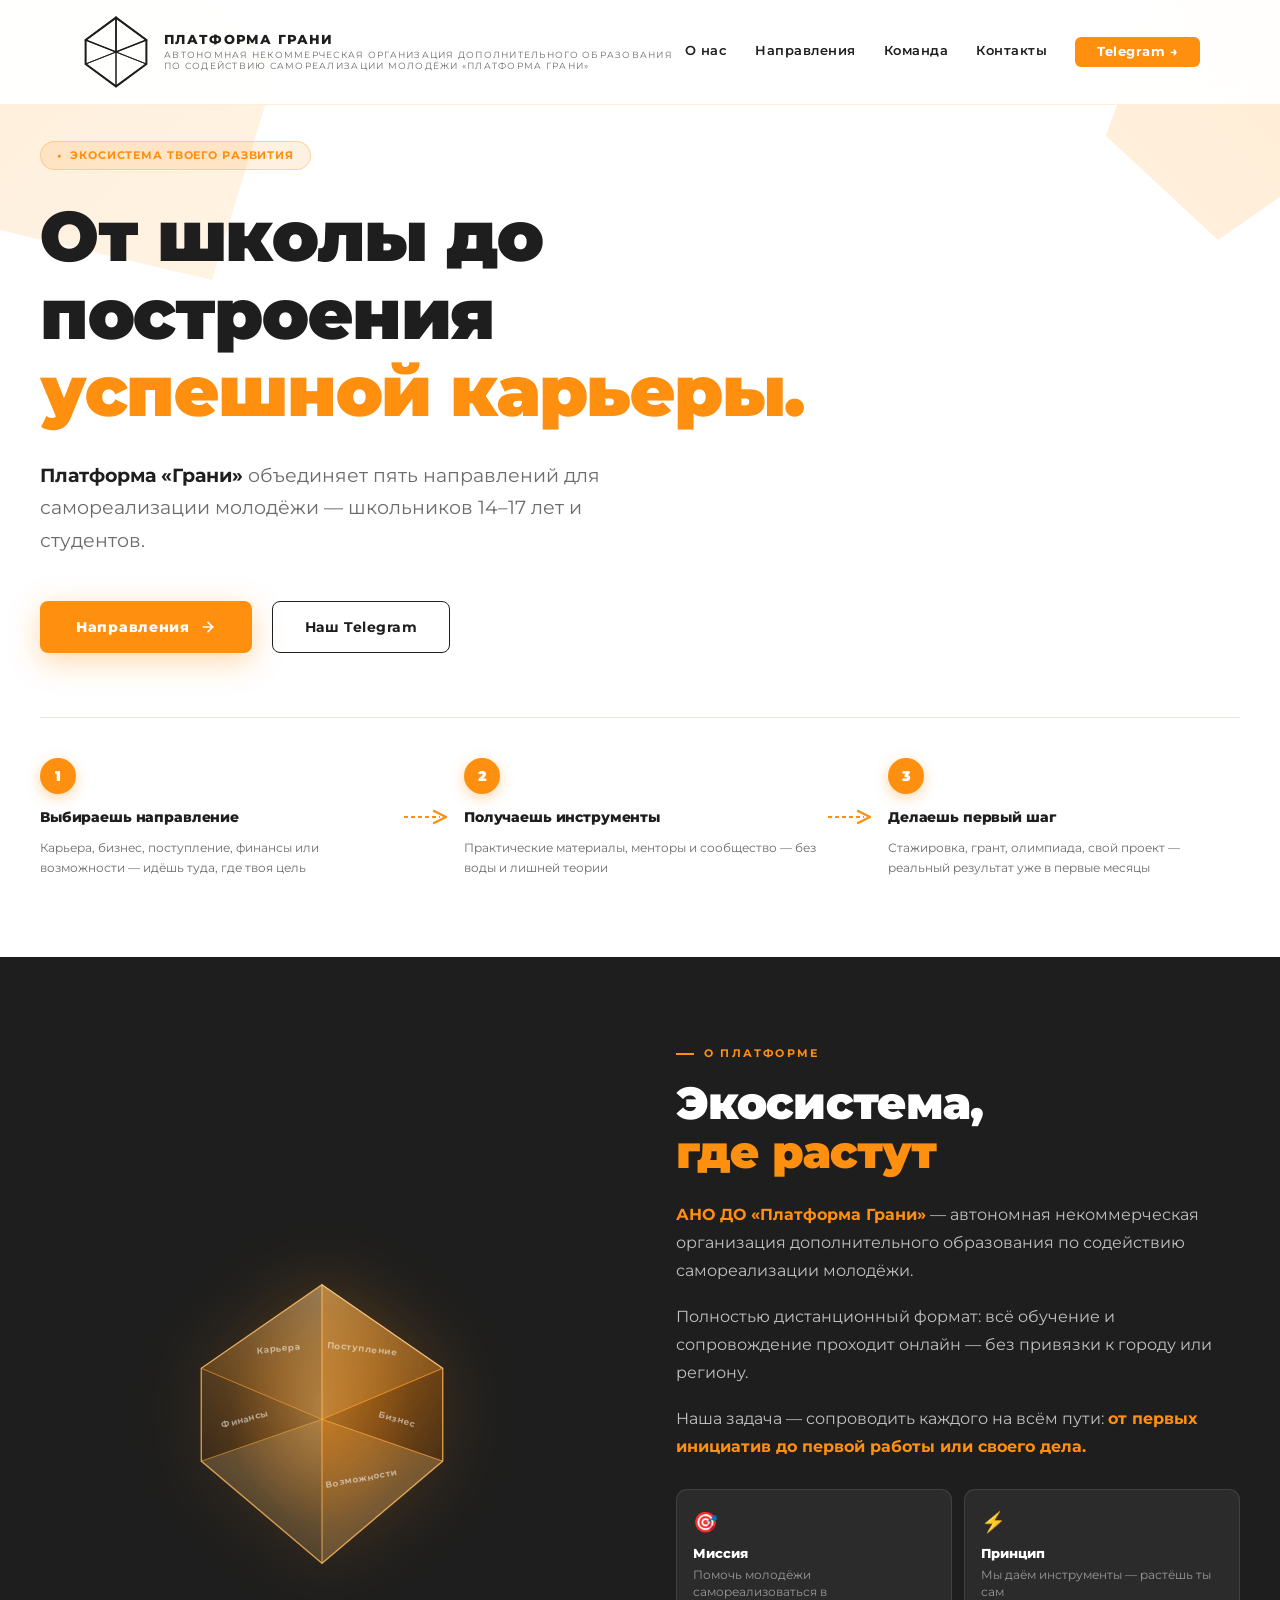
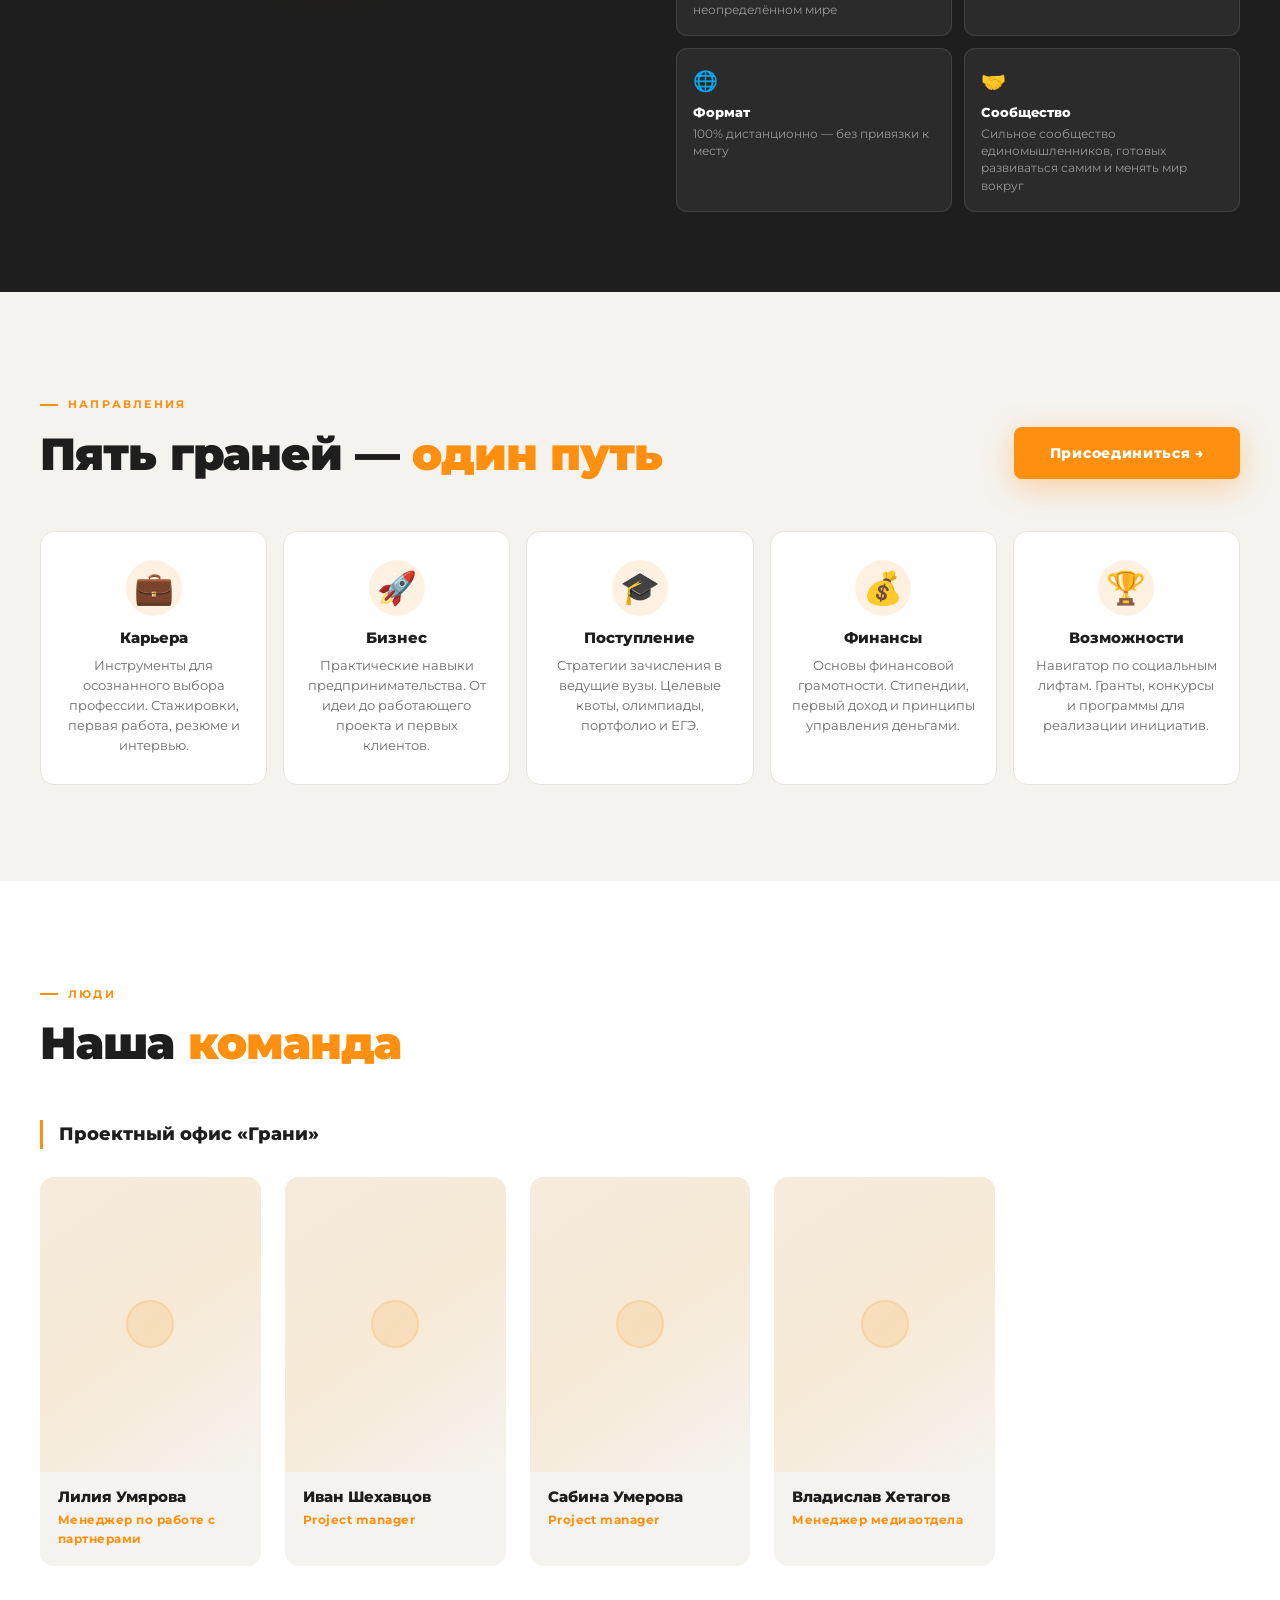
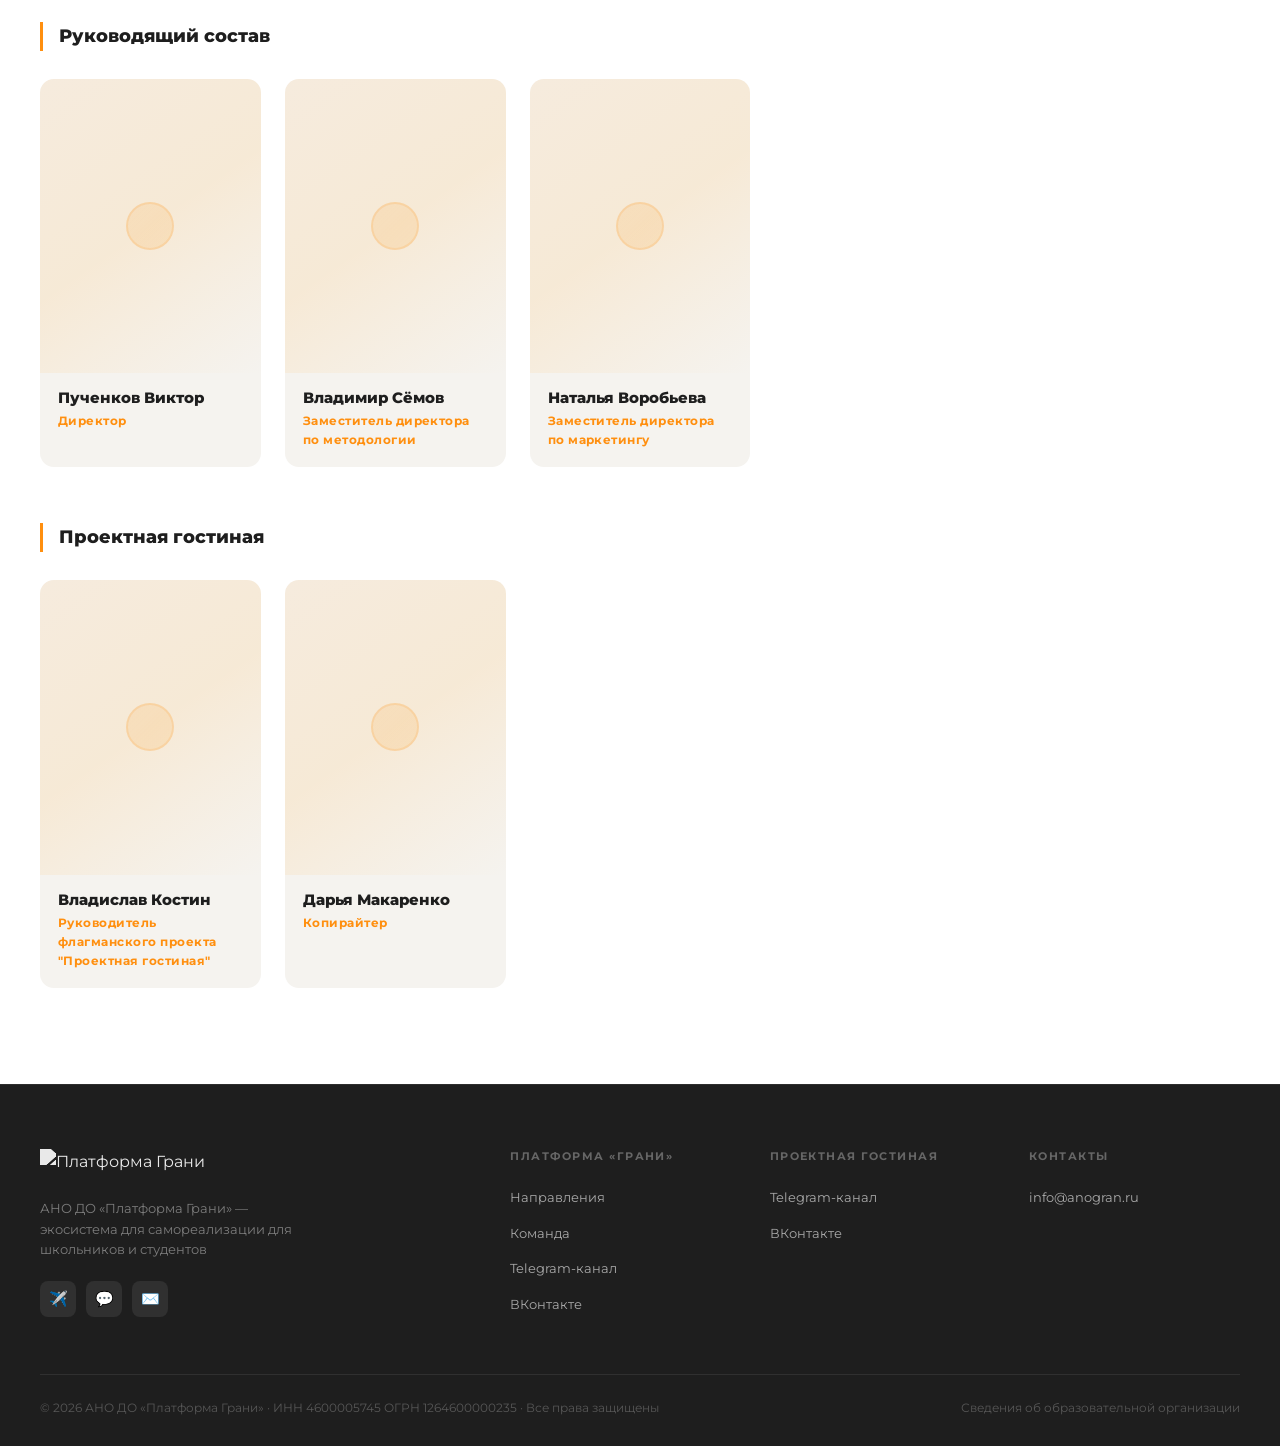
==== index.html @ 5dc3b9c0 "Add files via upload" ====
<!DOCTYPE html>
<html lang="ru">
<head>
    <meta charset="UTF-8">
    <meta name="viewport" content="width=device-width, initial-scale=1.0">
    <title>Платформа Грани | Экосистема развития молодёжи</title>
    <link href="https://fonts.googleapis.com/css2?family=Montserrat:wght@300;400;600;700;800;900&display=swap" rel="stylesheet">

    <style>
        /* ── БРЕНД-ТОКЕНЫ ── */
        :root {
            --orange:       #FF8F0F;
            --orange-light: #FFB347;
            --orange-pale:  rgba(255, 143, 15, 0.12);
            --dark:         #1E1E1E;
            --dark2:        #272727;
            --white:        #FFFFFF;
            --gray:         #F5F3EF;
            --gray2:        #E8E4DD;
            --muted:        #6B6B6B;
            --border-dark:  rgba(255,255,255,0.10);
            --border-light: rgba(30,30,30,0.10);
        }

        *, *::before, *::after { box-sizing: border-box; margin: 0; padding: 0; }
        html { scroll-behavior: smooth; }

        body {
            font-family: 'Montserrat', sans-serif;
            background: var(--white);
            color: var(--dark);
            line-height: 1.6;
            -webkit-font-smoothing: antialiased;
            overflow-x: hidden;
        }

        ::-webkit-scrollbar { width: 4px; }
        ::-webkit-scrollbar-track { background: var(--gray); }
        ::-webkit-scrollbar-thumb { background: var(--orange); border-radius: 2px; }

        .container {
            max-width: 1200px;
            margin: 0 auto;
            padding: 0 40px;
        }

        h1, h2, h3, h4 { font-weight: 900; line-height: 1.1; letter-spacing: -0.02em; }

        a { color: inherit; text-decoration: none; transition: color 0.2s; }
        a:hover { color: var(--orange); }

        /* ── УТИЛИТЫ ── */
        .section-label {
            display: inline-flex;
            align-items: center;
            gap: 10px;
            font-size: 11px;
            font-weight: 700;
            letter-spacing: 0.2em;
            text-transform: uppercase;
            color: var(--orange);
            margin-bottom: 16px;
        }
        .section-label::before {
            content: '';
            display: block;
            width: 18px;
            height: 2px;
            background: var(--orange);
            flex-shrink: 0;
        }

        .reveal {
            opacity: 0;
            transform: translateY(24px);
            transition: opacity 0.6s ease, transform 0.6s ease;
        }
        .reveal.visible { opacity: 1; transform: none; }

        /* ── HEADER ── */
        header {
            position: fixed;
            top: 0; left: 0; right: 0;
            z-index: 1000;
            background: rgba(255,255,255,0.95);
            backdrop-filter: blur(16px);
            border-bottom: 1px solid rgba(255,143,15,0.15);
            transition: box-shadow 0.3s;
        }
        header.scrolled { box-shadow: 0 4px 32px rgba(0,0,0,0.08); }

        .header-inner {
            display: flex;
            align-items: center;
            justify-content: space-between;
            padding: 16px 40px;
            max-width: 1200px;
            margin: 0 auto;
        }

        .logo {
            display: flex;
            align-items: center;
            gap: 12px;
            text-decoration: none;
            color: var(--dark);
        }
        .logo-mark {
            width: 72px;
            height: 72px;
            flex-shrink: 0;
            object-fit: contain;
            border-radius: 0;
        }
        .logo-text {
            font-size: 13px;
            font-weight: 800;
            letter-spacing: 0.1em;
            text-transform: uppercase;
            line-height: 1.2;
        }
        .logo-text span {
            display: block;
            font-size: 9px;
            font-weight: 400;
            letter-spacing: 0.14em;
            color: var(--muted);
            margin-top: 2px;
        }

        .nav-links {
            display: flex;
            align-items: center;
            gap: 28px;
        }
        .nav-links a {
            font-size: 12.5px;
            font-weight: 600;
            letter-spacing: 0.04em;
            color: var(--dark);
            position: relative;
            padding-bottom: 2px;
        }
        .nav-links a::after {
            content: '';
            position: absolute;
            bottom: 0; left: 0;
            width: 0; height: 2px;
            background: var(--orange);
            transition: width 0.25s;
        }
        .nav-links a:hover { color: var(--orange); }
        .nav-links a:hover::after { width: 100%; }

        .nav-cta {
            background: var(--orange) !important;
            color: var(--white) !important;
            padding: 9px 22px !important;
            border-radius: 6px;
            font-weight: 700 !important;
            line-height: 1 !important;
            display: inline-flex !important;
            align-items: center !important;
            transition: background 0.2s, transform 0.15s !important;
        }
        .nav-cta::after { display: none !important; }
        .nav-cta:hover { background: var(--orange-light) !important; transform: translateY(-1px); color: var(--white) !important; }

        .burger {
            display: none;
            flex-direction: column;
            gap: 5px;
            cursor: pointer;
            padding: 4px;
        }
        .burger span {
            display: block;
            width: 22px; height: 2px;
            background: var(--dark);
            border-radius: 2px;
        }

        .mobile-menu {
            display: none;
            position: fixed;
            inset: 0;
            z-index: 999;
            background: var(--white);
            padding: 90px 32px 40px;
            flex-direction: column;
            gap: 22px;
        }
        .mobile-menu.open { display: flex; }
        .mobile-menu-close {
            position: absolute;
            top: 24px;
            right: 24px;
            background: none;
            border: none;
            cursor: pointer;
            color: var(--dark);
            padding: 8px;
            border-radius: 8px;
            transition: background 0.2s, color 0.2s;
        }
        .mobile-menu-close:hover {
            background: var(--orange-pale);
            color: var(--orange);
        }
        .mobile-menu a {
            font-size: 1.4rem;
            font-weight: 800;
            color: var(--dark);
        }

        /* ── HERO ── */
        .hero {
            min-height: 100vh;
            display: flex;
            align-items: center;
            padding: 140px 40px 80px;
            position: relative;
            overflow: hidden;
            background: var(--white);
        }

        /* Фоновые угловые элементы из брендбука */
        .hero::before, .hero::after {
            content: '';
            position: absolute;
            pointer-events: none;
        }
        .hero::before {
            top: -40px; left: -60px;
            width: 340px; height: 320px;
            background: linear-gradient(135deg, var(--orange), var(--orange-light));
            clip-path: polygon(0 0, 60% 0, 100% 30%, 80% 100%, 0 80%);
            opacity: 0.15;
            animation: floatA 8s ease-in-out infinite;
        }
        .hero::after {
            top: -20px; right: -50px;
            width: 280px; height: 260px;
            background: linear-gradient(225deg, var(--orange), var(--orange-light));
            clip-path: polygon(40% 0, 100% 0, 100% 70%, 60% 100%, 20% 60%);
            opacity: 0.18;
            animation: floatB 10s ease-in-out infinite;
        }
        @keyframes floatA { 0%,100%{transform:translate(0,0) rotate(0deg)} 50%{transform:translate(10px,-15px) rotate(2deg)} }
        @keyframes floatB { 0%,100%{transform:translate(0,0) rotate(0deg)} 50%{transform:translate(-12px,10px) rotate(-3deg)} }

        .hero-inner {
            max-width: 1200px;
            margin: 0 auto;
            position: relative;
            z-index: 1;
            width: 100%;
        }

        .hero-badge {
            display: inline-flex;
            align-items: center;
            gap: 8px;
            background: var(--orange-pale);
            border: 1px solid rgba(255,143,15,0.3);
            border-radius: 100px;
            padding: 5px 16px;
            font-size: 11px;
            font-weight: 700;
            letter-spacing: 0.08em;
            text-transform: uppercase;
            color: var(--orange);
            margin-bottom: 28px;
            animation: fadeUp 0.6s ease both;
        }
        .hero-badge::before {
            content: '●';
            font-size: 7px;
            animation: pulse 2s infinite;
        }
        @keyframes pulse { 0%,100%{opacity:1} 50%{opacity:0.3} }

        .hero h1 {
            font-size: clamp(2.6rem, 5.5vw, 5.8rem);
            max-width: 900px;
            margin-bottom: 28px;
            animation: fadeUp 0.6s 0.1s ease both;
        }
        .hero h1 .accent { color: var(--orange); }

        .hero p {
            font-size: clamp(1rem, 1.6vw, 1.2rem);
            color: var(--muted);
            max-width: 640px;
            font-weight: 400;
            line-height: 1.7;
            margin-bottom: 44px;
            animation: fadeUp 0.6s 0.2s ease both;
        }
        .hero p strong { color: var(--dark); font-weight: 700; }

        .hero-actions {
            display: flex;
            align-items: center;
            gap: 20px;
            flex-wrap: wrap;
            animation: fadeUp 0.6s 0.3s ease both;
        }

        .btn-primary {
            display: inline-flex;
            align-items: center;
            gap: 10px;
            background: var(--orange);
            color: var(--white);
            padding: 15px 36px;
            font-family: 'Montserrat', sans-serif;
            font-size: 14px;
            font-weight: 800;
            letter-spacing: 0.05em;
            border: none;
            border-radius: 8px;
            cursor: pointer;
            text-decoration: none;
            transition: background 0.2s, transform 0.2s, box-shadow 0.2s;
            box-shadow: 0 8px 30px rgba(255,143,15,0.35);
        }
        .btn-primary:hover {
            background: var(--orange-light);
            color: var(--white);
            transform: translateY(-3px);
            box-shadow: 0 14px 40px rgba(255,143,15,0.45);
        }

        .btn-outline {
            display: inline-flex;
            align-items: center;
            gap: 8px;
            background: transparent;
            color: var(--dark);
            padding: 14px 32px;
            font-family: 'Montserrat', sans-serif;
            font-size: 14px;
            font-weight: 700;
            letter-spacing: 0.04em;
            border: 1.5px solid var(--dark);
            border-radius: 8px;
            cursor: pointer;
            text-decoration: none;
            transition: border-color 0.2s, color 0.2s, background 0.2s;
        }
        .btn-outline:hover {
            border-color: var(--orange);
            color: var(--orange);
            background: var(--orange-pale);
        }

        /* ── ПУТЬ УЧАСТНИКА ── */
        .hero-journey {
            display: flex;
            align-items: flex-start;
            gap: 0;
            margin-top: 64px;
            padding-top: 40px;
            border-top: 1px solid var(--gray2);
            animation: fadeUp 0.6s 0.45s ease both;
            position: relative;
        }
        .journey-step {
            flex: 1;
            display: flex;
            flex-direction: column;
            gap: 10px;
            position: relative;
        }
        .journey-connector {
            display: flex;
            align-items: center;
            align-self: center;
            padding: 0 12px;
            flex-shrink: 0;
        }
        .journey-connector svg {
            width: 48px;
            height: 16px;
            overflow: visible;
        }
        .journey-num {
            width: 36px;
            height: 36px;
            background: var(--orange);
            color: var(--white);
            border-radius: 50%;
            display: flex;
            align-items: center;
            justify-content: center;
            font-size: 14px;
            font-weight: 900;
            flex-shrink: 0;
            margin-bottom: 2px;
            box-shadow: 0 4px 14px rgba(255,143,15,0.35);
        }
        .journey-title {
            font-size: 14px;
            font-weight: 800;
            color: var(--dark);
            letter-spacing: -0.01em;
        }
        .journey-desc {
            font-size: 12px;
            color: var(--muted);
            line-height: 1.6;
            font-weight: 400;
        }

        @keyframes fadeUp { from{opacity:0;transform:translateY(26px)} to{opacity:1;transform:none} }

        /* ── ABOUT ── */
        .about {
            background: var(--dark);
            padding: 80px 40px;
        }
        .about-inner {
            max-width: 1200px;
            margin: 0 auto;
            display: grid;
            grid-template-columns: 1fr 1fr;
            gap: 72px;
            align-items: center;
        }
        .about-crystal {
            display: flex;
            align-items: center;
            justify-content: center;
        }
        .crystal-svg {
            width: 260px;
            height: 300px;
            filter: drop-shadow(0 0 36px rgba(255,143,15,0.45));
            animation: crystalFloat 6s ease-in-out infinite;
        }
        .crystal-svg .crystal-face {
            cursor: pointer;
            transition: filter 0.3s, opacity 0.3s;
        }
        .crystal-svg .crystal-face:hover {
            filter: brightness(1.6) drop-shadow(0 0 8px rgba(255,143,15,0.6));
        }
        .crystal-label {
            font-family: 'Montserrat', sans-serif;
            font-size: 9.5px;
            font-weight: 700;
            letter-spacing: 0.06em;
            fill: rgba(255,255,255,0.85);
            text-anchor: middle;
            pointer-events: none;
            opacity: 0.6;
            transition: opacity 0.3s;
        }
        .crystal-face:hover ~ .crystal-label,
        .crystal-label.active {
            opacity: 1;
        }
        /* tooltip при hover */
        .crystal-tooltip {
            position: absolute;
            background: var(--dark2);
            color: var(--white);
            padding: 6px 14px;
            border-radius: 8px;
            font-size: 12px;
            font-weight: 700;
            letter-spacing: 0.03em;
            pointer-events: none;
            opacity: 0;
            transform: translateY(4px);
            transition: opacity 0.25s, transform 0.25s;
            white-space: nowrap;
            border: 1px solid rgba(255,143,15,0.3);
            z-index: 10;
        }
        .crystal-tooltip.visible {
            opacity: 1;
            transform: translateY(0);
        }
        .crystal-tooltip::after {
            content: '';
            position: absolute;
            bottom: -5px;
            left: 50%;
            transform: translateX(-50%);
            border-left: 5px solid transparent;
            border-right: 5px solid transparent;
            border-top: 5px solid var(--dark2);
        }
        @keyframes crystalFloat { 0%,100%{transform:translateY(0) rotate(0deg)} 50%{transform:translateY(-14px) rotate(2deg)} }

        .about-text .section-label { color: var(--orange); }
        .about-text h2 {
            font-size: clamp(1.9rem, 3.5vw, 3rem);
            color: var(--white);
            margin-bottom: 24px;
        }
        .about-text h2 .accent { color: var(--orange); }
        .about-text p {
            font-size: 1rem;
            color: rgba(255,255,255,0.72);
            line-height: 1.75;
            margin-bottom: 18px;
            font-weight: 400;
        }
        .about-text p strong { color: var(--orange); font-weight: 700; }

        .about-values {
            display: grid;
            grid-template-columns: 1fr 1fr;
            gap: 12px;
            margin-top: 28px;
        }
        .val-card {
            background: rgba(255,255,255,0.06);
            border: 1px solid rgba(255,255,255,0.1);
            border-radius: 11px;
            padding: 16px;
            transition: background 0.2s, border-color 0.2s;
        }
        .val-card:hover {
            background: rgba(255,143,15,0.1);
            border-color: rgba(255,143,15,0.3);
        }
        .val-icon { font-size: 20px; margin-bottom: 6px; }
        .val-title { font-size: 12.5px; font-weight: 800; color: var(--white); margin-bottom: 3px; }
        .val-desc { font-size: 11.5px; color: rgba(255,255,255,0.52); line-height: 1.5; }

        /* ── DIRECTIONS ── */
        .directions {
            padding: 96px 40px;
            background: var(--gray);
        }
        .directions-inner { max-width: 1200px; margin: 0 auto; }
        .directions-header {
            display: flex;
            justify-content: space-between;
            align-items: flex-end;
            margin-bottom: 52px;
        }

        .grid-5 {
            display: grid;
            grid-template-columns: repeat(5, 1fr);
            gap: 16px;
        }

        .dir-card {
            background: var(--white);
            border: 1px solid var(--gray2);
            border-radius: 14px;
            padding: 28px 20px;
            text-align: center;
            position: relative;
            overflow: hidden;
            transition: transform 0.25s, box-shadow 0.25s, border-color 0.25s;
        }
        .dir-card::before {
            content: '';
            position: absolute;
            top: 0; left: 0; right: 0;
            height: 3px;
            background: var(--orange);
            transform: scaleX(0);
            transform-origin: left;
            transition: transform 0.3s;
        }
        .dir-card:hover { transform: translateY(-6px); box-shadow: 0 16px 48px rgba(0,0,0,0.08); border-color: rgba(255,143,15,0.2); }
        .dir-card:hover::before { transform: scaleX(1); }

        .dir-emoji {
            font-size: 32px;
            display: flex;
            align-items: center;
            justify-content: center;
            width: 56px;
            height: 56px;
            border-radius: 50%;
            background: var(--orange-pale);
            margin: 0 auto 14px;
        }
        .dir-card h3 {
            font-size: 15px;
            font-weight: 800;
            color: var(--dark);
            margin-bottom: 10px;
            letter-spacing: 0;
            transition: color 0.25s;
        }
        .dir-card:hover h3 { color: var(--orange); }
        .dir-card p {
            font-size: 12.5px;
            color: var(--muted);
            line-height: 1.6;
            font-weight: 400;
        }

        /* ── TEAM ── */
        .team {
            padding: 96px 40px;
            background: var(--white);
        }
        .team-inner { max-width: 1200px; margin: 0 auto; }

        .team-group { margin-bottom: 56px; }
        .team-group:last-child { margin-bottom: 0; }

        .team-group-title {
            font-size: 18px;
            font-weight: 800;
            color: var(--dark);
            margin-bottom: 28px;
            padding-left: 16px;
            border-left: 3px solid var(--orange);
            letter-spacing: 0;
        }

        .team-grid {
            display: grid;
            grid-template-columns: repeat(auto-fill, minmax(220px, 1fr));
            gap: 24px;
        }

        .team-member {
            background: var(--gray);
            border-radius: 14px;
            overflow: hidden;
            transition: transform 0.25s, box-shadow 0.25s;
        }
        .team-member:hover { transform: translateY(-4px); box-shadow: 0 12px 40px rgba(0,0,0,0.08); }

        .photo-placeholder {
            width: 100%;
            aspect-ratio: 3 / 4;
            max-height: 480px;
            background: linear-gradient(145deg, rgba(255,143,15,0.08), rgba(255,179,71,0.15), var(--gray));
            display: flex;
            flex-direction: column;
            align-items: center;
            justify-content: center;
            gap: 8px;
            font-size: 12px;
            font-weight: 600;
            color: var(--muted);
            letter-spacing: 0.06em;
            text-transform: uppercase;
            position: relative;
        }
        .photo-placeholder::before {
            content: '';
            width: 48px;
            height: 48px;
            border-radius: 50%;
            background: linear-gradient(135deg, var(--orange-pale), rgba(255,179,71,0.2));
            border: 2px solid rgba(255,143,15,0.15);
        }

        .team-info { padding: 18px; }
        .team-member h4 {
            font-size: 14.5px;
            font-weight: 800;
            margin-bottom: 4px;
            letter-spacing: 0;
        }
        .team-member p {
            font-size: 12px;
            color: var(--orange);
            font-weight: 700;
            letter-spacing: 0.04em;
        }

        /* ── FOOTER ── */
        footer {
            background: var(--dark);
            padding: 64px 40px 28px;
            border-top: 1px solid rgba(255,255,255,0.07);
        }
        .footer-inner { max-width: 1200px; margin: 0 auto; }

        .footer-top {
            display: grid;
            grid-template-columns: 2fr 1fr 1fr 1fr;
            gap: 48px;
            padding-bottom: 48px;
            border-bottom: 1px solid rgba(255,255,255,0.08);
        }

        .footer-brand {}
        .footer-logo {
            display: flex;
            align-items: center;
            gap: 10px;
            margin-bottom: 14px;
        }
        .footer-logo svg { width: 28px; height: 28px; }
        .footer-logo-text {
            font-size: 12px;
            font-weight: 800;
            letter-spacing: 0.1em;
            text-transform: uppercase;
            color: var(--white);
        }
        .footer-desc {
            font-size: 12.5px;
            color: rgba(255,255,255,0.42);
            line-height: 1.65;
            max-width: 260px;
            margin-bottom: 20px;
            font-weight: 400;
        }
        .footer-socials { display: flex; gap: 10px; }
        .social-btn {
            width: 36px; height: 36px;
            background: rgba(255,255,255,0.08);
            border-radius: 8px;
            display: flex; align-items: center; justify-content: center;
            text-decoration: none;
            font-size: 15px;
            transition: background 0.2s;
        }
        .social-btn:hover { background: var(--orange); }

        .footer-col-title {
            font-size: 10.5px;
            font-weight: 700;
            letter-spacing: 0.14em;
            text-transform: uppercase;
            color: rgba(255,255,255,0.32);
            margin-bottom: 18px;
        }
        .footer-col ul { list-style: none; }
        .footer-col ul li { margin-bottom: 10px; }
        .footer-col ul li a {
            font-size: 13px;
            color: rgba(255,255,255,0.62);
            transition: color 0.2s;
            font-weight: 400;
        }
        .footer-col ul li a:hover { color: var(--orange); }

        .footer-bottom {
            display: flex;
            justify-content: space-between;
            align-items: center;
            padding-top: 24px;
            flex-wrap: wrap;
            gap: 12px;
        }
        .footer-copy {
            font-size: 11.5px;
            color: rgba(255,255,255,0.25);
            font-weight: 400;
        }
        .footer-legal { display: flex; gap: 20px; flex-wrap: wrap; }
        .footer-legal a {
            font-size: 11.5px;
            color: rgba(255,255,255,0.25);
            text-decoration: none;
            transition: color 0.2s;
        }
        .footer-legal a:hover { color: var(--white); }

        /* ── АДАПТИВ ── */
        @media (max-width: 1100px) {
            .header-inner, .hero, .about, .directions, .team, footer { padding-left: 24px; padding-right: 24px; }
            .about-inner { grid-template-columns: 1fr; }
            .about-crystal { display: none; }
            .grid-5 { grid-template-columns: repeat(3, 1fr); }
            .footer-top { grid-template-columns: 1fr 1fr; }
        }
        @media (max-width: 768px) {
            .nav-links { display: none; }
            .burger { display: flex; }
            .hero { padding: 120px 20px 60px; }
            .hero h1 { font-size: 2.2rem; }
            .hero p { font-size: 1rem; margin-bottom: 32px; }
            .hero-actions { flex-direction: column; align-items: flex-start; gap: 12px; }
            .btn-primary, .btn-outline { width: 100%; justify-content: center; }
            .hero-journey { gap: 0; margin-top: 44px; padding-top: 28px; }
            .journey-connector svg { width: 32px; }
            .journey-connector { padding: 0 6px; }
            .journey-desc { display: none; }
            .grid-5 { grid-template-columns: 1fr 1fr; }
            .about-values { grid-template-columns: 1fr 1fr; }
            .about { padding: 60px 20px; }
            .directions { padding: 64px 20px; }
            .team { padding: 64px 20px; }
            .team-grid { grid-template-columns: 1fr 1fr; }
            .footer-top { grid-template-columns: 1fr; gap: 32px; padding-bottom: 32px; }
            .footer-bottom { flex-direction: column; text-align: center; gap: 10px; }
            .footer-legal { justify-content: center; }
            .directions-header { flex-direction: column; align-items: flex-start; gap: 16px; }
            .directions-header .btn-primary { width: 100%; justify-content: center; }
            footer { padding: 48px 20px 24px; }
            .header-inner { padding: 14px 20px; }
        }
        @media (max-width: 480px) {
            .grid-5 { grid-template-columns: 1fr; }
            .team-grid { grid-template-columns: 1fr; }
            .hero h1 { font-size: 1.9rem; }
            .about-values { grid-template-columns: 1fr; }
            .hero-journey {
                display: grid;
                grid-template-columns: 1fr 1fr;
                gap: 16px;
            }
            .journey-connector { display: none; }
            .journey-desc { display: block; }
        }

        /* ── SCROLL TO TOP ── */
        .scroll-top {
            position: fixed;
            bottom: 32px;
            right: 32px;
            width: 44px;
            height: 44px;
            border-radius: 50%;
            background: var(--orange);
            color: var(--white);
            border: none;
            cursor: pointer;
            display: flex;
            align-items: center;
            justify-content: center;
            box-shadow: 0 4px 16px rgba(255,143,15,0.4);
            opacity: 0;
            visibility: hidden;
            transform: translateY(12px);
            transition: opacity 0.3s, visibility 0.3s, transform 0.3s, background 0.2s;
            z-index: 900;
        }
        .scroll-top.visible {
            opacity: 1;
            visibility: visible;
            transform: translateY(0);
        }
        .scroll-top:hover {
            background: var(--orange-light);
            transform: translateY(-2px);
        }
    </style>
</head>
<body>

<!-- ── HEADER ── -->
<header id="navbar">
    <div class="header-inner">
        <a href="#" class="logo">
            <!--
                ЗАМЕНА ЛОГОТИПА:
                Замените значение src на путь к вашему файлу (PNG или SVG).
                Рекомендуемый размер: высота 36–48px, прозрачный фон.
                Пример: src="images/logo.svg"  или  src="https://yoursite.ru/logo.png"
            -->
            <img
                src="https://cdn.phototourl.com/free/2026-04-08-4279d01f-744c-4cba-97a9-06b8783ef05f.png"
                alt="Платформа Грани"
                class="logo-mark"
                onerror="this.style.display='none';this.nextElementSibling.style.display='block';"
            >
            <!-- Запасной SVG — показывается если картинка не нашлась -->
            <svg class="logo-mark" viewBox="0 0 80 90" fill="none" style="display:none">
                <polygon points="40,2 78,30 78,60 40,88 2,60 2,30" fill="none" stroke="#1E1E1E" stroke-width="2.5"/>
                <polygon points="40,2 78,30 40,45"  fill="none" stroke="#1E1E1E" stroke-width="1.8"/>
                <polygon points="40,2 2,30 40,45"   fill="none" stroke="#1E1E1E" stroke-width="1.8"/>
                <polygon points="40,45 78,30 78,60" fill="none" stroke="#1E1E1E" stroke-width="1.2"/>
                <polygon points="40,45 2,30 2,60"   fill="none" stroke="#1E1E1E" stroke-width="1.2"/>
                <polygon points="40,45 78,60 40,88" fill="none" stroke="#1E1E1E" stroke-width="1.2"/>
                <polygon points="40,45 2,60 40,88"  fill="none" stroke="#1E1E1E" stroke-width="1.2"/>
                <line x1="40" y1="2" x2="40" y2="88" stroke="#1E1E1E" stroke-width="1" opacity="0.35"/>
            </svg>
            <div class="logo-text">
                Платформа Грани
                <span>Автономная некоммерческая организация дополнительного образования <br> по содействию самореализации молодёжи «Платформа Грани»</span>
            </div>
        </a>

        <nav class="nav-links">
            <a href="#about">О нас</a>
            <a href="#directions">Направления</a>
            <a href="#team">Команда</a>
            <a href="#footer">Контакты</a>
            <a href="https://t.me/platformgran" target="_blank" class="nav-cta">Telegram →</a>
        </nav>

        <div class="burger" id="burger" onclick="toggleMenu()">
            <span></span><span></span><span></span>
        </div>
    </div>
</header>

<div class="mobile-menu" id="mobileMenu">
    <button class="mobile-menu-close" onclick="closeMenu()" aria-label="Закрыть меню">
        <svg width="24" height="24" viewBox="0 0 24 24" fill="none" stroke="currentColor" stroke-width="2.5" stroke-linecap="round" stroke-linejoin="round"><line x1="18" y1="6" x2="6" y2="18"/><line x1="6" y1="6" x2="18" y2="18"/></svg>
    </button>
    <a href="#about"      onclick="closeMenu()">О нас</a>
    <a href="#directions" onclick="closeMenu()">Направления</a>
    <a href="#team"       onclick="closeMenu()">Команда</a>
    <a href="#footer"     onclick="closeMenu()">Контакты</a>
    <a href="https://t.me/platformgran" target="_blank" onclick="closeMenu()" style="color:var(--orange)">→ Telegram</a>
    <a href="mailto:info@anogran.ru" style="font-size:1rem;color:var(--muted);font-weight:600">info@anogran.ru</a>
</div>

<!-- ── HERO ── -->
<section class="hero">
    <div class="hero-inner">
        <div class="hero-badge">Экосистема твоего развития</div>

        <h1>
            От школы до построения<br>
            <span class="accent">успешной карьеры.</span>
        </h1>

        <p>
            <strong>Платформа «Грани»</strong> объединяет пять направлений
            для самореализации молодёжи — школьников 14–17 лет и студентов.
        </p>

        <div class="hero-actions">
            <a href="#directions" class="btn-primary">
                Направления
                <svg width="16" height="16" viewBox="0 0 24 24" fill="none" stroke="currentColor" stroke-width="2.5" stroke-linecap="round" stroke-linejoin="round"><line x1="5" y1="12" x2="19" y2="12"/><polyline points="12 5 19 12 12 19"/></svg>
            </a>
            <a href="https://t.me/platformgran" target="_blank" class="btn-outline">
                Наш Telegram
            </a>
        </div>

        <div class="hero-journey">
            <div class="journey-step">
                <div class="journey-num">1</div>
                <div class="journey-title">Выбираешь направление</div>
                <div class="journey-desc">Карьера, бизнес, поступление, финансы или возможности — идёшь туда, где твоя цель</div>
            </div>
            <div class="journey-connector">
                <svg viewBox="0 0 48 16" fill="none" xmlns="http://www.w3.org/2000/svg">
                    <line x1="0" y1="8" x2="36" y2="8" stroke="#FF8F0F" stroke-width="2" stroke-dasharray="4 3"/>
                    <polyline points="30,2 42,8 30,14" fill="none" stroke="#FF8F0F" stroke-width="2.5" stroke-linecap="round" stroke-linejoin="round"/>
                </svg>
            </div>
            <div class="journey-step">
                <div class="journey-num">2</div>
                <div class="journey-title">Получаешь инструменты</div>
                <div class="journey-desc">Практические материалы, менторы и сообщество — без воды и лишней теории</div>
            </div>
            <div class="journey-connector">
                <svg viewBox="0 0 48 16" fill="none" xmlns="http://www.w3.org/2000/svg">
                    <line x1="0" y1="8" x2="36" y2="8" stroke="#FF8F0F" stroke-width="2" stroke-dasharray="4 3"/>
                    <polyline points="30,2 42,8 30,14" fill="none" stroke="#FF8F0F" stroke-width="2.5" stroke-linecap="round" stroke-linejoin="round"/>
                </svg>
            </div>
            <div class="journey-step">
                <div class="journey-num">3</div>
                <div class="journey-title">Делаешь первый шаг</div>
                <div class="journey-desc">Стажировка, грант, олимпиада, свой проект — реальный результат уже в первые месяцы</div>
            </div>
        </div>
    </div>
</section>

<!-- ── ABOUT ── -->
<section class="about" id="about">
    <div class="about-inner">

        <!-- Кристалл из брендбука — интерактивный -->
        <div class="about-crystal" style="position:relative">
            <div class="crystal-tooltip" id="crystalTooltip"></div>
            <svg class="crystal-svg" viewBox="0 0 280 320" fill="none" xmlns="http://www.w3.org/2000/svg">
                <defs>
                    <linearGradient id="faceTopRight" x1="0%" y1="0%" x2="100%" y2="100%">
                        <stop offset="0%" stop-color="#FFBA5C" stop-opacity="0.65"/>
                        <stop offset="100%" stop-color="#FF8F0F" stop-opacity="0.35"/>
                    </linearGradient>
                    <linearGradient id="faceTopLeft" x1="100%" y1="0%" x2="0%" y2="100%">
                        <stop offset="0%" stop-color="#FFD08A" stop-opacity="0.5"/>
                        <stop offset="100%" stop-color="#FF8F0F" stop-opacity="0.2"/>
                    </linearGradient>
                    <linearGradient id="faceMidRight" x1="0%" y1="0%" x2="100%" y2="100%">
                        <stop offset="0%" stop-color="#FF8F0F" stop-opacity="0.45"/>
                        <stop offset="100%" stop-color="#CC6600" stop-opacity="0.2"/>
                    </linearGradient>
                    <linearGradient id="faceMidLeft" x1="100%" y1="0%" x2="0%" y2="100%">
                        <stop offset="0%" stop-color="#FFBA5C" stop-opacity="0.3"/>
                        <stop offset="100%" stop-color="#CC6600" stop-opacity="0.12"/>
                    </linearGradient>
                    <linearGradient id="faceBotRight" x1="0%" y1="0%" x2="50%" y2="100%">
                        <stop offset="0%" stop-color="#FF8F0F" stop-opacity="0.5"/>
                        <stop offset="100%" stop-color="#FFD08A" stop-opacity="0.25"/>
                    </linearGradient>
                    <linearGradient id="faceBotLeft" x1="100%" y1="0%" x2="50%" y2="100%">
                        <stop offset="0%" stop-color="#FFBA5C" stop-opacity="0.35"/>
                        <stop offset="100%" stop-color="#FFD08A" stop-opacity="0.15"/>
                    </linearGradient>
                    <radialGradient id="innerGlow" cx="50%" cy="48%" r="50%">
                        <stop offset="0%" stop-color="#FFD08A" stop-opacity="0.3"/>
                        <stop offset="100%" stop-color="#FF8F0F" stop-opacity="0"/>
                    </radialGradient>
                </defs>

                <!-- Внутреннее свечение -->
                <ellipse cx="140" cy="155" rx="100" ry="120" fill="url(#innerGlow)"/>

                <!-- 6 граней — 5 с направлениями, 1 (верхняя правая) = платформа -->
                <polygon class="crystal-face" data-label="Поступление" points="140,10 270,100 140,155"
                         fill="url(#faceTopRight)" stroke="rgba(255,186,92,0.6)" stroke-width="1"/>
                <polygon class="crystal-face" data-label="Карьера" points="140,10 10,100 140,155"
                         fill="url(#faceTopLeft)" stroke="rgba(255,186,92,0.45)" stroke-width="1"/>
                <polygon class="crystal-face" data-label="Бизнес" points="140,155 270,100 270,200"
                         fill="url(#faceMidRight)" stroke="rgba(255,143,15,0.5)" stroke-width="1"/>
                <polygon class="crystal-face" data-label="Финансы" points="140,155 10,100 10,200"
                         fill="url(#faceMidLeft)" stroke="rgba(255,143,15,0.35)" stroke-width="1"/>
                <polygon class="crystal-face" data-label="Возможности" points="140,155 270,200 140,310"
                         fill="url(#faceBotRight)" stroke="rgba(255,186,92,0.5)" stroke-width="1"/>
                <polygon class="crystal-face" points="140,155 10,200 140,310"
                         fill="url(#faceBotLeft)" stroke="rgba(255,186,92,0.35)" stroke-width="1"/>

                <!-- Внешний контур -->
                <polygon points="140,10 270,100 270,200 140,310 10,200 10,100"
                         fill="none" stroke="rgba(255,186,92,0.7)" stroke-width="1.5" style="pointer-events:none"/>

                <!-- Центральная ось -->
                <line x1="140" y1="10" x2="140" y2="310"
                      stroke="rgba(255,208,138,0.18)" stroke-width="0.8" style="pointer-events:none"/>

                <!-- Блики -->
                <line x1="140" y1="10" x2="270" y2="100"
                      stroke="rgba(255,255,255,0.25)" stroke-width="1.2" stroke-linecap="round" style="pointer-events:none"/>
                <line x1="140" y1="10" x2="10" y2="100"
                      stroke="rgba(255,255,255,0.15)" stroke-width="0.8" stroke-linecap="round" style="pointer-events:none"/>

                <!-- Подписи на гранях -->
                <text class="crystal-label" x="183" y="82" transform="rotate(6, 183, 82)">Поступление</text>
                <text class="crystal-label" x="93" y="82" transform="rotate(-6, 93, 82)">Карьера</text>
                <text class="crystal-label" x="220" y="158" transform="rotate(15, 220, 158)">Бизнес</text>
                <text class="crystal-label" x="58" y="158" transform="rotate(-15, 58, 158)">Финансы</text>
                <text class="crystal-label" x="183" y="222" transform="rotate(-10, 183, 222)">Возможности</text>
            </svg>
        </div>

        <div class="about-text reveal">
            <div class="section-label">О платформе</div>
            <h2>Экосистема,<br><span class="accent">где растут</span></h2>
            <p>
                <strong>АНО ДО «Платформа Грани»</strong> — автономная некоммерческая
                организация дополнительного образования по содействию самореализации молодёжи.
            </p>
            <p>
                Полностью дистанционный формат: всё обучение и сопровождение проходит
                онлайн — без привязки к городу или региону.
            </p>
            <p>
                Наша задача — сопроводить каждого на всём пути:
                <strong>от первых инициатив до первой работы или своего дела.</strong>
            </p>

            <div class="about-values">
                <div class="val-card">
                    <div class="val-icon">🎯</div>
                    <div class="val-title">Миссия</div>
                    <div class="val-desc">Помочь молодёжи самореализоваться в неопределённом мире</div>
                </div>
                <div class="val-card">
                    <div class="val-icon">⚡</div>
                    <div class="val-title">Принцип</div>
                    <div class="val-desc">Мы даём инструменты — растёшь ты сам</div>
                </div>
                <div class="val-card">
                    <div class="val-icon">🌐</div>
                    <div class="val-title">Формат</div>
                    <div class="val-desc">100% дистанционно — без привязки к месту</div>
                </div>
                <div class="val-card">
                    <div class="val-icon">🤝</div>
                    <div class="val-title">Сообщество</div>
                    <div class="val-desc">Сильное сообщество единомышленников, готовых развиваться самим и менять мир вокруг
                    </div>
                </div>
            </div>
        </div>
    </div>
</section>

<!-- ── DIRECTIONS ── -->
<section class="directions" id="directions">
    <div class="directions-inner">
        <div class="directions-header reveal">
            <div>
                <div class="section-label">Направления</div>
                <h2 style="font-size:clamp(1.9rem,3.5vw,3rem)">Пять граней — <span style="color:var(--orange)">один путь</span></h2>
            </div>
            <a href="https://t.me/platformgran" target="_blank" class="btn-primary" style="flex-shrink:0">
                Присоединиться →
            </a>
        </div>

        <div class="grid-5">
            <div class="dir-card reveal">
                <span class="dir-emoji">💼</span>
                <h3>Карьера</h3>
                <p>Инструменты для осознанного выбора профессии. Стажировки, первая работа, резюме и интервью.</p>
            </div>
            <div class="dir-card reveal">
                <span class="dir-emoji">🚀</span>
                <h3>Бизнес</h3>
                <p>Практические навыки предпринимательства. От идеи до работающего проекта и первых клиентов.</p>
            </div>
            <div class="dir-card reveal">
                <span class="dir-emoji">🎓</span>
                <h3>Поступление</h3>
                <p>Стратегии зачисления в ведущие вузы. Целевые квоты, олимпиады, портфолио и ЕГЭ.</p>
            </div>
            <div class="dir-card reveal">
                <span class="dir-emoji">💰</span>
                <h3>Финансы</h3>
                <p>Основы финансовой грамотности. Стипендии, первый доход и принципы управления деньгами.</p>
            </div>
            <div class="dir-card reveal">
                <span class="dir-emoji">🏆</span>
                <h3>Возможности</h3>
                <p>Навигатор по социальным лифтам. Гранты, конкурсы и программы для реализации инициатив.</p>
            </div>
        </div>
    </div>
</section>

<!-- ── TEAM ── -->
<section class="team" id="team">
    <div class="team-inner">
        <div class="reveal" style="margin-bottom:52px">
            <div class="section-label">Люди</div>
            <h2 style="font-size:clamp(1.9rem,3.5vw,3rem)">
                Наша <span style="color:var(--orange)">команда</span>
            </h2>
        </div>

        <!-- Проектный офис -->
        <div class="team-group reveal">
            <div class="team-group-title">Проектный офис «Грани»</div>
            <div class="team-grid">
                <div class="team-member">
                    <div class="photo-placeholder"></div>
                    <div class="team-info"><h4>Лилия Умярова</h4><p>Менеджер по работе с партнерами</p></div>
                </div>
                <div class="team-member">
                    <div class="photo-placeholder"></div>
                    <div class="team-info"><h4>Иван Шехавцов</h4><p>Project manager</p></div>
                </div>
                <div class="team-member">
                    <div class="photo-placeholder"></div>
                    <div class="team-info"><h4>Сабина Умерова</h4><p>Project manager</p></div>
                </div>
                <div class="team-member">
                    <div class="photo-placeholder"></div>
                    <div class="team-info"><h4>Владислав Хетагов</h4><p>Менеджер медиаотдела</p></div>
                </div>
            </div>
        </div>

        <!-- Экосистема -->
        <div class="team-group reveal">
            <div class="team-group-title">Руководящий состав</div>
            <div class="team-grid">
                <div class="team-member">
                    <div class="photo-placeholder"></div>
                    <div class="team-info"><h4>Пученков Виктор</h4><p>Директор</p></div>
                </div>
                <div class="team-member">
                    <div class="photo-placeholder"></div>
                    <div class="team-info"><h4>Владимир Сёмов</h4><p>Заместитель директора по методологии</p></div>
                </div>
                <div class="team-member">
                    <div class="photo-placeholder"></div>
                    <div class="team-info"><h4>Наталья Воробьева</h4><p>Заместитель директора по маркетингу</p></div>
                </div>
            </div>
        </div>

        <!-- Проектная гостиная -->
        <div class="team-group reveal">
            <div class="team-group-title">Проектная гостиная</div>
            <div class="team-grid">
                <div class="team-member">
                    <div class="photo-placeholder"></div>
                    <div class="team-info"><h4>Владислав Костин</h4><p>Руководитель флагманского проекта "Проектная гостиная"</p></div>
                </div>
                <div class="team-member">
                    <div class="photo-placeholder"></div>
                    <div class="team-info"><h4>Дарья Макаренко</h4><p>Копирайтер</p></div>
                </div>
            </div>
        </div>
    </div>
</section>

<!-- ── FOOTER ── -->
<footer id="footer">
    <div class="footer-inner">
        <div class="footer-top">

            <!-- Бренд -->
            <div class="footer-brand">
                <div class="footer-logo">
                    <img
                        src="https://ltdfoto.ru/images/2026/04/10/Group-16.png"
                        alt="Платформа Грани"
                        style="height: 36px; width: auto; filter: brightness(0) invert(1); opacity: 0.9;"
                    >
                </div>
                <p class="footer-desc">
                    АНО ДО «Платформа Грани» — экосистема для самореализации для школьников
                    и студентов
                </p>
                <div class="footer-socials">
                    <a href="https://t.me/platformgran"  target="_blank" class="social-btn">✈️</a>
                    <a href="https://vk.ru/platformgrani" target="_blank" class="social-btn">💬</a>
                    <a href="mailto:info@anogran.ru" class="social-btn">✉️</a>
                </div>
            </div>

            <!-- Платформа -->
            <div class="footer-col">
                <div class="footer-col-title">Платформа «Грани»</div>
                <ul>
                    <li><a href="#directions">Направления</a></li>
                    <li><a href="#team">Команда</a></li>
                    <li><a href="https://t.me/platformgran" target="_blank">Telegram-канал</a></li>
                    <li><a href="https://vk.ru/platformgrani" target="_blank">ВКонтакте</a></li>
                </ul>
            </div>

            <!-- Гостиная -->
            <div class="footer-col">
                <div class="footer-col-title">Проектная гостиная</div>
                <ul>
                    <li><a href="https://t.me/projectgost" target="_blank">Telegram-канал</a></li>
                    <li><a href="https://vk.ru/projectgost" target="_blank">ВКонтакте</a></li>
                </ul>
            </div>

            <!-- Контакты -->
            <div class="footer-col">
                <div class="footer-col-title">Контакты</div>
                <ul>
                    <li><a href="mailto:info@anogran.ru">info@anogran.ru</a></li>
                </ul>
            </div>

        </div>

        <div class="footer-bottom">
            <div class="footer-copy">
                © 2026 АНО ДО «Платформа Грани» · ИНН 4600005745 ОГРН 1264600000235 · Все права защищены
            </div>
            <div class="footer-legal">
                <a href="https://ano-do-self-realization.ru/%d1%81%d0%b2%d0%b5%d0%b4%d0%b5%d0%bd%d0%b8%d1%8f-%d0%be%d0%b1-%d0%be%d0%b1%d1%80%d0%b0%d0%b7%d0%be%d0%b2%d0%b0%d1%82%d0%b5%d0%bb%d1%8c%d0%bd%d0%be%d0%b9-%d0%be%d1%80%d0%b3%d0%b0%d0%bd%d0%b8%d0%b7/" target="_blank">
                    Сведения об образовательной организации
                </a>
            </div>
        </div>

    </div>
</footer>

<!-- ── SCROLL TO TOP ── -->
<button class="scroll-top" id="scrollTop" onclick="window.scrollTo({top:0,behavior:'smooth'})" aria-label="Наверх">
    <svg width="18" height="18" viewBox="0 0 24 24" fill="none" stroke="currentColor" stroke-width="2.5" stroke-linecap="round" stroke-linejoin="round"><polyline points="18 15 12 9 6 15"/></svg>
</button>

<script>
    // Navbar scroll shadow + scroll-to-top visibility
    window.addEventListener('scroll', () => {
        document.getElementById('navbar').classList.toggle('scrolled', scrollY > 40);
        document.getElementById('scrollTop').classList.toggle('visible', scrollY > 400);
    });

    // Scroll reveal
    const obs = new IntersectionObserver(
        entries => entries.forEach(e => { if (e.isIntersecting) e.target.classList.add('visible'); }),
        { threshold: 0.08 }
    );
    document.querySelectorAll('.reveal').forEach(el => obs.observe(el));

    // Mobile menu
    function toggleMenu() {
        const menu = document.getElementById('mobileMenu');
        menu.classList.toggle('open');
        document.body.style.overflow = menu.classList.contains('open') ? 'hidden' : '';
    }
    function closeMenu() {
        document.getElementById('mobileMenu').classList.remove('open');
        document.body.style.overflow = '';
    }

    // Crystal interactivity
    (function() {
        const tooltip = document.getElementById('crystalTooltip');
        const crystalWrap = tooltip?.parentElement;
        if (!tooltip || !crystalWrap) return;

        document.querySelectorAll('.crystal-face[data-label]').forEach(face => {
            face.addEventListener('mouseenter', function(e) {
                const label = this.getAttribute('data-label');
                tooltip.textContent = label;
                tooltip.classList.add('visible');
                positionTooltip(e);
            });
            face.addEventListener('mousemove', positionTooltip);
            face.addEventListener('mouseleave', () => {
                tooltip.classList.remove('visible');
            });
            face.addEventListener('click', () => {
                document.getElementById('directions')?.scrollIntoView({ behavior: 'smooth' });
            });
        });

        function positionTooltip(e) {
            const rect = crystalWrap.getBoundingClientRect();
            const x = e.clientX - rect.left;
            const y = e.clientY - rect.top;
            tooltip.style.left = x - tooltip.offsetWidth / 2 + 'px';
            tooltip.style.top = y - tooltip.offsetHeight - 12 + 'px';
        }
    })();
</script>
</body>
</html>
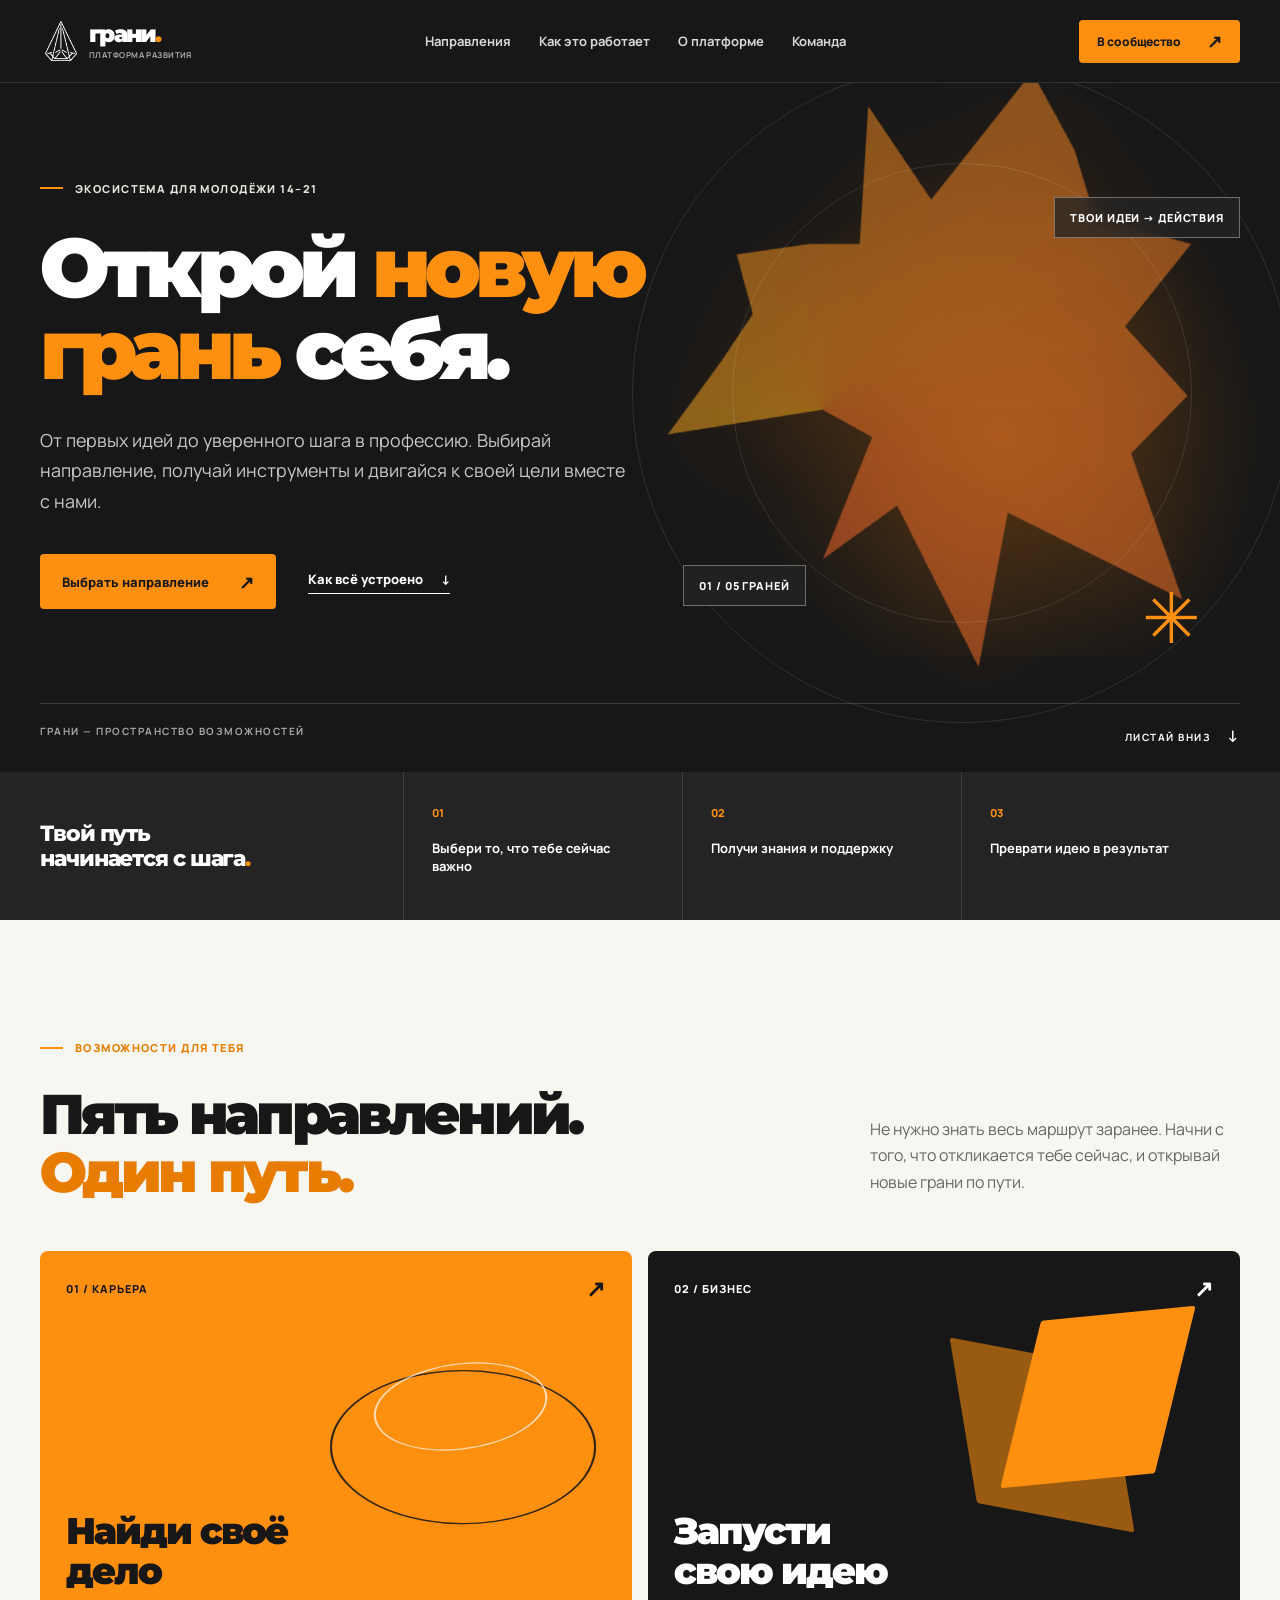
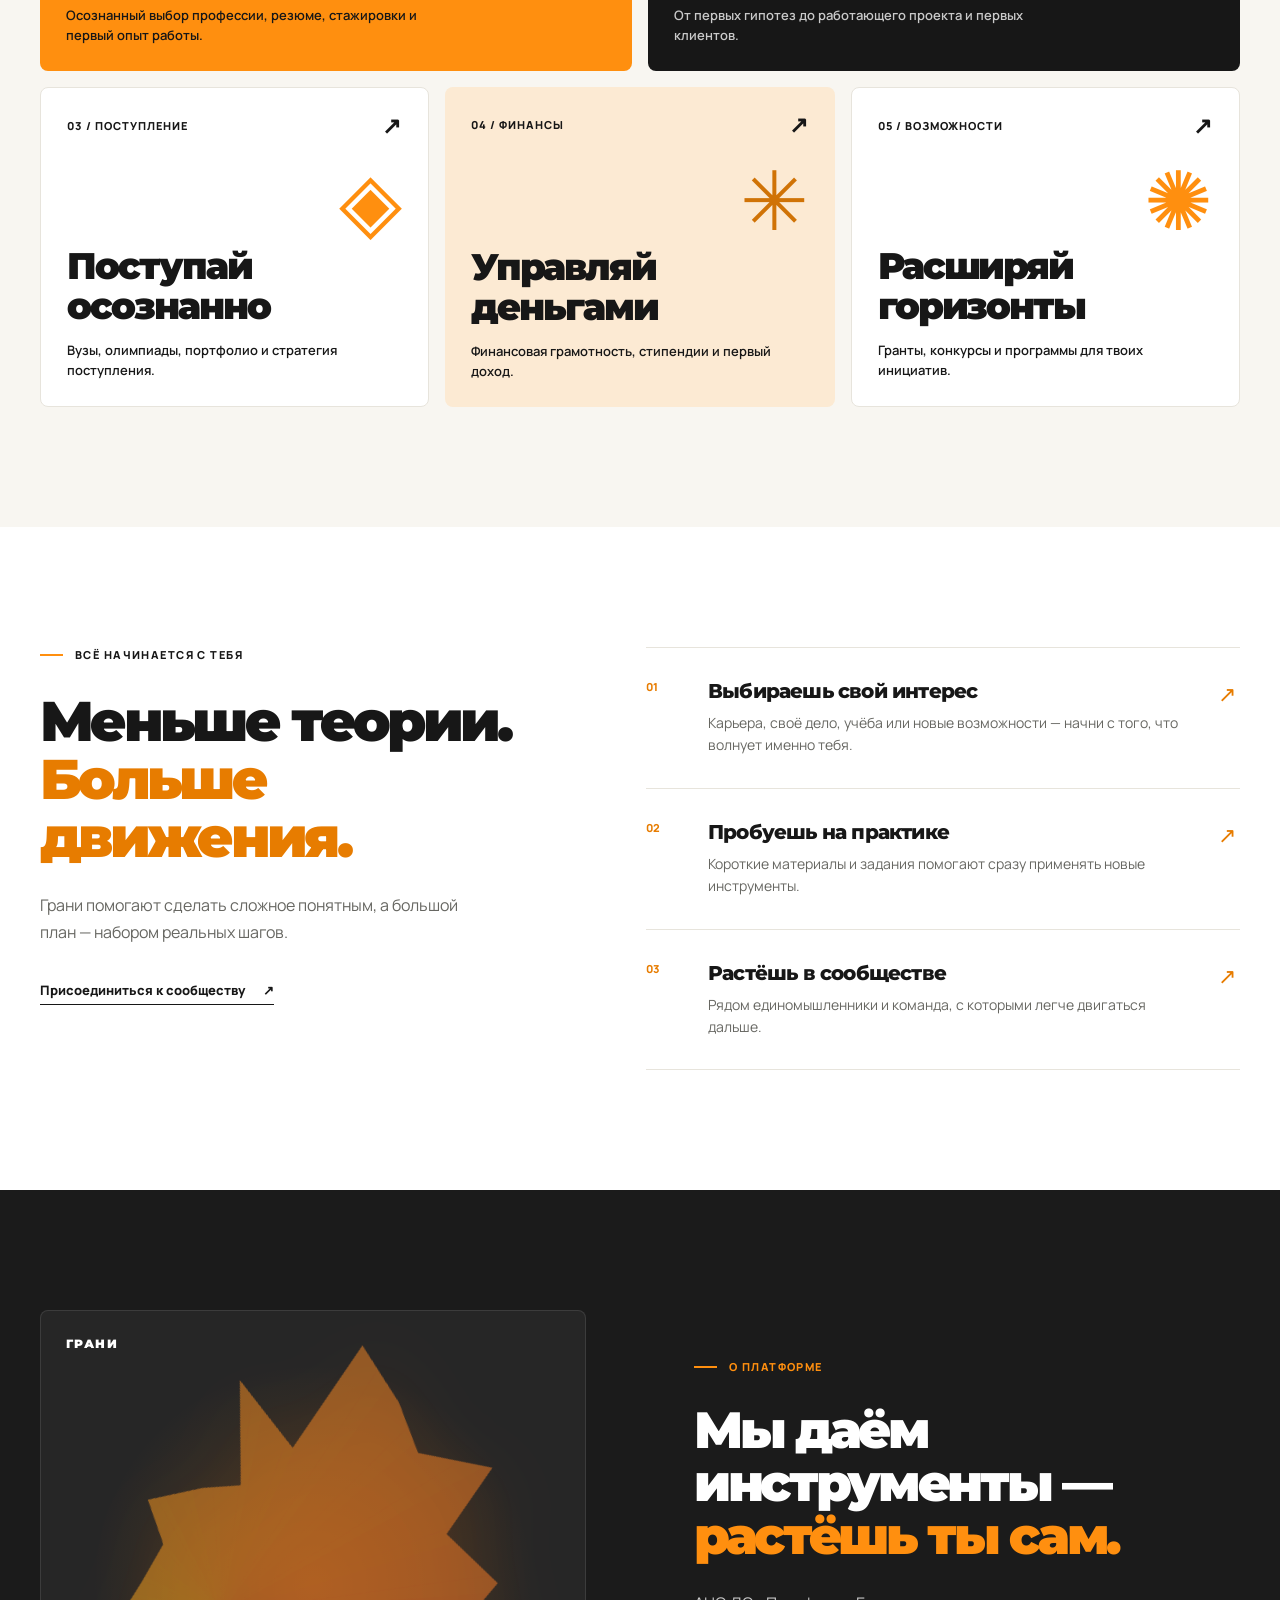
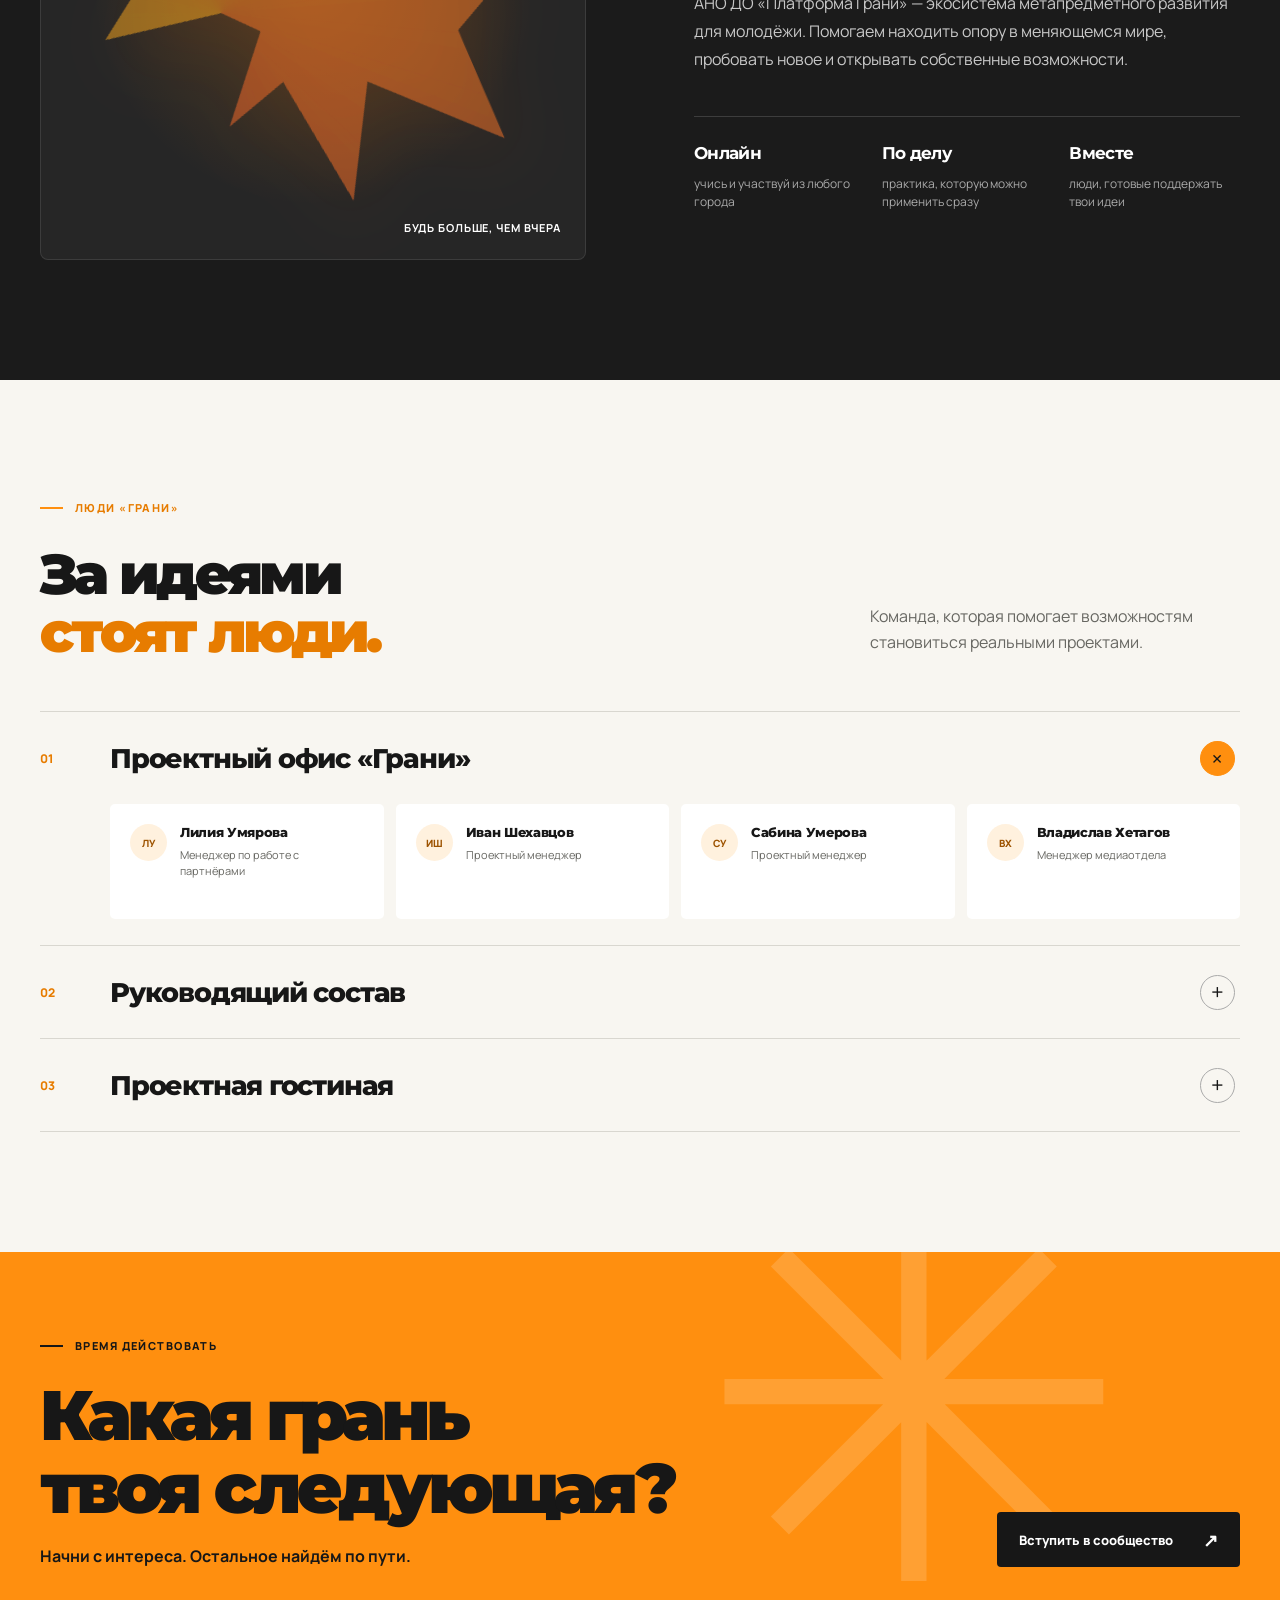
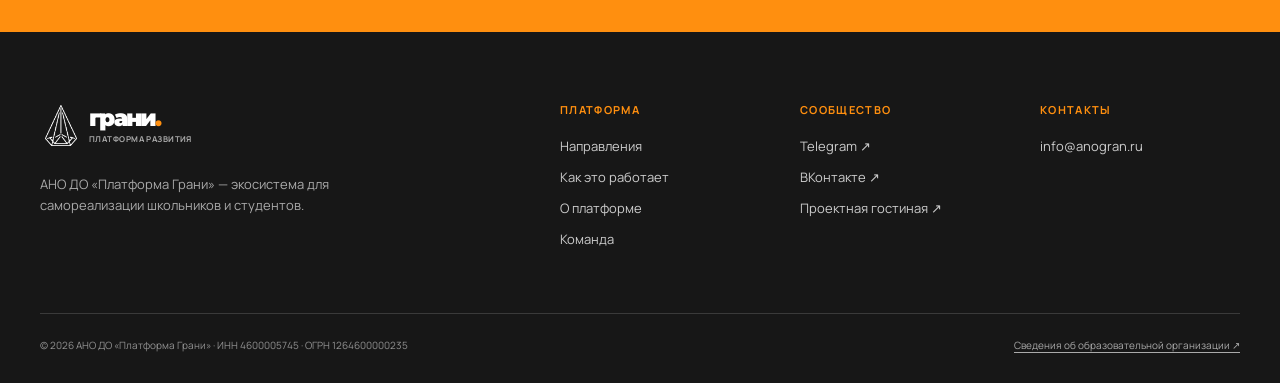
==== commit 3f1134e4: "Redesign Grani landing page with brandbook styling" ====
--- a/index.html
+++ b/index.html
@@ -1,1333 +1,53 @@
-<!DOCTYPE html>
+<!doctype html>
 <html lang="ru">
 <head>
-    <meta charset="UTF-8">
-    <meta name="viewport" content="width=device-width, initial-scale=1.0">
-    <title>Платформа Грани | Экосистема развития молодёжи</title>
-    <link href="https://fonts.googleapis.com/css2?family=Montserrat:wght@300;400;600;700;800;900&display=swap" rel="stylesheet">
-
-    <style>
-        /* ── БРЕНД-ТОКЕНЫ ── */
-        :root {
-            --orange:       #FF8F0F;
-            --orange-light: #FFB347;
-            --orange-pale:  rgba(255, 143, 15, 0.12);
-            --dark:         #1E1E1E;
-            --dark2:        #272727;
-            --white:        #FFFFFF;
-            --gray:         #F5F3EF;
-            --gray2:        #E8E4DD;
-            --muted:        #6B6B6B;
-            --border-dark:  rgba(255,255,255,0.10);
-            --border-light: rgba(30,30,30,0.10);
-        }
-
-        *, *::before, *::after { box-sizing: border-box; margin: 0; padding: 0; }
-        html { scroll-behavior: smooth; }
-
-        body {
-            font-family: 'Montserrat', sans-serif;
-            background: var(--white);
-            color: var(--dark);
-            line-height: 1.6;
-            -webkit-font-smoothing: antialiased;
-            overflow-x: hidden;
-        }
-
-        ::-webkit-scrollbar { width: 4px; }
-        ::-webkit-scrollbar-track { background: var(--gray); }
-        ::-webkit-scrollbar-thumb { background: var(--orange); border-radius: 2px; }
-
-        .container {
-            max-width: 1200px;
-            margin: 0 auto;
-            padding: 0 40px;
-        }
-
-        h1, h2, h3, h4 { font-weight: 900; line-height: 1.1; letter-spacing: -0.02em; }
-
-        a { color: inherit; text-decoration: none; transition: color 0.2s; }
-        a:hover { color: var(--orange); }
-
-        /* ── УТИЛИТЫ ── */
-        .section-label {
-            display: inline-flex;
-            align-items: center;
-            gap: 10px;
-            font-size: 11px;
-            font-weight: 700;
-            letter-spacing: 0.2em;
-            text-transform: uppercase;
-            color: var(--orange);
-            margin-bottom: 16px;
-        }
-        .section-label::before {
-            content: '';
-            display: block;
-            width: 18px;
-            height: 2px;
-            background: var(--orange);
-            flex-shrink: 0;
-        }
-
-        .reveal {
-            opacity: 0;
-            transform: translateY(24px);
-            transition: opacity 0.6s ease, transform 0.6s ease;
-        }
-        .reveal.visible { opacity: 1; transform: none; }
-
-        /* ── HEADER ── */
-        header {
-            position: fixed;
-            top: 0; left: 0; right: 0;
-            z-index: 1000;
-            background: rgba(255,255,255,0.95);
-            backdrop-filter: blur(16px);
-            border-bottom: 1px solid rgba(255,143,15,0.15);
-            transition: box-shadow 0.3s;
-        }
-        header.scrolled { box-shadow: 0 4px 32px rgba(0,0,0,0.08); }
-
-        .header-inner {
-            display: flex;
-            align-items: center;
-            justify-content: space-between;
-            padding: 16px 40px;
-            max-width: 1200px;
-            margin: 0 auto;
-        }
-
-        .logo {
-            display: flex;
-            align-items: center;
-            gap: 12px;
-            text-decoration: none;
-            color: var(--dark);
-        }
-        .logo-mark {
-            width: 72px;
-            height: 72px;
-            flex-shrink: 0;
-            object-fit: contain;
-            border-radius: 0;
-        }
-        .logo-text {
-            font-size: 13px;
-            font-weight: 800;
-            letter-spacing: 0.1em;
-            text-transform: uppercase;
-            line-height: 1.2;
-        }
-        .logo-text span {
-            display: block;
-            font-size: 9px;
-            font-weight: 400;
-            letter-spacing: 0.14em;
-            color: var(--muted);
-            margin-top: 2px;
-        }
-
-        .nav-links {
-            display: flex;
-            align-items: center;
-            gap: 28px;
-        }
-        .nav-links a {
-            font-size: 12.5px;
-            font-weight: 600;
-            letter-spacing: 0.04em;
-            color: var(--dark);
-            position: relative;
-            padding-bottom: 2px;
-        }
-        .nav-links a::after {
-            content: '';
-            position: absolute;
-            bottom: 0; left: 0;
-            width: 0; height: 2px;
-            background: var(--orange);
-            transition: width 0.25s;
-        }
-        .nav-links a:hover { color: var(--orange); }
-        .nav-links a:hover::after { width: 100%; }
-
-        .nav-cta {
-            background: var(--orange) !important;
-            color: var(--white) !important;
-            padding: 9px 22px !important;
-            border-radius: 6px;
-            font-weight: 700 !important;
-            line-height: 1 !important;
-            display: inline-flex !important;
-            align-items: center !important;
-            transition: background 0.2s, transform 0.15s !important;
-        }
-        .nav-cta::after { display: none !important; }
-        .nav-cta:hover { background: var(--orange-light) !important; transform: translateY(-1px); color: var(--white) !important; }
-
-        .burger {
-            display: none;
-            flex-direction: column;
-            gap: 5px;
-            cursor: pointer;
-            padding: 4px;
-        }
-        .burger span {
-            display: block;
-            width: 22px; height: 2px;
-            background: var(--dark);
-            border-radius: 2px;
-        }
-
-        .mobile-menu {
-            display: none;
-            position: fixed;
-            inset: 0;
-            z-index: 999;
-            background: var(--white);
-            padding: 90px 32px 40px;
-            flex-direction: column;
-            gap: 22px;
-        }
-        .mobile-menu.open { display: flex; }
-        .mobile-menu-close {
-            position: absolute;
-            top: 24px;
-            right: 24px;
-            background: none;
-            border: none;
-            cursor: pointer;
-            color: var(--dark);
-            padding: 8px;
-            border-radius: 8px;
-            transition: background 0.2s, color 0.2s;
-        }
-        .mobile-menu-close:hover {
-            background: var(--orange-pale);
-            color: var(--orange);
-        }
-        .mobile-menu a {
-            font-size: 1.4rem;
-            font-weight: 800;
-            color: var(--dark);
-        }
-
-        /* ── HERO ── */
-        .hero {
-            min-height: 100vh;
-            display: flex;
-            align-items: center;
-            padding: 140px 40px 80px;
-            position: relative;
-            overflow: hidden;
-            background: var(--white);
-        }
-
-        /* Фоновые угловые элементы из брендбука */
-        .hero::before, .hero::after {
-            content: '';
-            position: absolute;
-            pointer-events: none;
-        }
-        .hero::before {
-            top: -40px; left: -60px;
-            width: 340px; height: 320px;
-            background: linear-gradient(135deg, var(--orange), var(--orange-light));
-            clip-path: polygon(0 0, 60% 0, 100% 30%, 80% 100%, 0 80%);
-            opacity: 0.15;
-            animation: floatA 8s ease-in-out infinite;
-        }
-        .hero::after {
-            top: -20px; right: -50px;
-            width: 280px; height: 260px;
-            background: linear-gradient(225deg, var(--orange), var(--orange-light));
-            clip-path: polygon(40% 0, 100% 0, 100% 70%, 60% 100%, 20% 60%);
-            opacity: 0.18;
-            animation: floatB 10s ease-in-out infinite;
-        }
-        @keyframes floatA { 0%,100%{transform:translate(0,0) rotate(0deg)} 50%{transform:translate(10px,-15px) rotate(2deg)} }
-        @keyframes floatB { 0%,100%{transform:translate(0,0) rotate(0deg)} 50%{transform:translate(-12px,10px) rotate(-3deg)} }
-
-        .hero-inner {
-            max-width: 1200px;
-            margin: 0 auto;
-            position: relative;
-            z-index: 1;
-            width: 100%;
-        }
-
-        .hero-badge {
-            display: inline-flex;
-            align-items: center;
-            gap: 8px;
-            background: var(--orange-pale);
-            border: 1px solid rgba(255,143,15,0.3);
-            border-radius: 100px;
-            padding: 5px 16px;
-            font-size: 11px;
-            font-weight: 700;
-            letter-spacing: 0.08em;
-            text-transform: uppercase;
-            color: var(--orange);
-            margin-bottom: 28px;
-            animation: fadeUp 0.6s ease both;
-        }
-        .hero-badge::before {
-            content: '●';
-            font-size: 7px;
-            animation: pulse 2s infinite;
-        }
-        @keyframes pulse { 0%,100%{opacity:1} 50%{opacity:0.3} }
-
-        .hero h1 {
-            font-size: clamp(2.6rem, 5.5vw, 5.8rem);
-            max-width: 900px;
-            margin-bottom: 28px;
-            animation: fadeUp 0.6s 0.1s ease both;
-        }
-        .hero h1 .accent { color: var(--orange); }
-
-        .hero p {
-            font-size: clamp(1rem, 1.6vw, 1.2rem);
-            color: var(--muted);
-            max-width: 640px;
-            font-weight: 400;
-            line-height: 1.7;
-            margin-bottom: 44px;
-            animation: fadeUp 0.6s 0.2s ease both;
-        }
-        .hero p strong { color: var(--dark); font-weight: 700; }
-
-        .hero-actions {
-            display: flex;
-            align-items: center;
-            gap: 20px;
-            flex-wrap: wrap;
-            animation: fadeUp 0.6s 0.3s ease both;
-        }
-
-        .btn-primary {
-            display: inline-flex;
-            align-items: center;
-            gap: 10px;
-            background: var(--orange);
-            color: var(--white);
-            padding: 15px 36px;
-            font-family: 'Montserrat', sans-serif;
-            font-size: 14px;
-            font-weight: 800;
-            letter-spacing: 0.05em;
-            border: none;
-            border-radius: 8px;
-            cursor: pointer;
-            text-decoration: none;
-            transition: background 0.2s, transform 0.2s, box-shadow 0.2s;
-            box-shadow: 0 8px 30px rgba(255,143,15,0.35);
-        }
-        .btn-primary:hover {
-            background: var(--orange-light);
-            color: var(--white);
-            transform: translateY(-3px);
-            box-shadow: 0 14px 40px rgba(255,143,15,0.45);
-        }
-
-        .btn-outline {
-            display: inline-flex;
-            align-items: center;
-            gap: 8px;
-            background: transparent;
-            color: var(--dark);
-            padding: 14px 32px;
-            font-family: 'Montserrat', sans-serif;
-            font-size: 14px;
-            font-weight: 700;
-            letter-spacing: 0.04em;
-            border: 1.5px solid var(--dark);
-            border-radius: 8px;
-            cursor: pointer;
-            text-decoration: none;
-            transition: border-color 0.2s, color 0.2s, background 0.2s;
-        }
-        .btn-outline:hover {
-            border-color: var(--orange);
-            color: var(--orange);
-            background: var(--orange-pale);
-        }
-
-        /* ── ПУТЬ УЧАСТНИКА ── */
-        .hero-journey {
-            display: flex;
-            align-items: flex-start;
-            gap: 0;
-            margin-top: 64px;
-            padding-top: 40px;
-            border-top: 1px solid var(--gray2);
-            animation: fadeUp 0.6s 0.45s ease both;
-            position: relative;
-        }
-        .journey-step {
-            flex: 1;
-            display: flex;
-            flex-direction: column;
-            gap: 10px;
-            position: relative;
-        }
-        .journey-connector {
-            display: flex;
-            align-items: center;
-            align-self: center;
-            padding: 0 12px;
-            flex-shrink: 0;
-        }
-        .journey-connector svg {
-            width: 48px;
-            height: 16px;
-            overflow: visible;
-        }
-        .journey-num {
-            width: 36px;
-            height: 36px;
-            background: var(--orange);
-            color: var(--white);
-            border-radius: 50%;
-            display: flex;
-            align-items: center;
-            justify-content: center;
-            font-size: 14px;
-            font-weight: 900;
-            flex-shrink: 0;
-            margin-bottom: 2px;
-            box-shadow: 0 4px 14px rgba(255,143,15,0.35);
-        }
-        .journey-title {
-            font-size: 14px;
-            font-weight: 800;
-            color: var(--dark);
-            letter-spacing: -0.01em;
-        }
-        .journey-desc {
-            font-size: 12px;
-            color: var(--muted);
-            line-height: 1.6;
-            font-weight: 400;
-        }
-
-        @keyframes fadeUp { from{opacity:0;transform:translateY(26px)} to{opacity:1;transform:none} }
-
-        /* ── ABOUT ── */
-        .about {
-            background: var(--dark);
-            padding: 80px 40px;
-        }
-        .about-inner {
-            max-width: 1200px;
-            margin: 0 auto;
-            display: grid;
-            grid-template-columns: 1fr 1fr;
-            gap: 72px;
-            align-items: center;
-        }
-        .about-crystal {
-            display: flex;
-            align-items: center;
-            justify-content: center;
-        }
-        .crystal-svg {
-            width: 260px;
-            height: 300px;
-            filter: drop-shadow(0 0 36px rgba(255,143,15,0.45));
-            animation: crystalFloat 6s ease-in-out infinite;
-        }
-        .crystal-svg .crystal-face {
-            cursor: pointer;
-            transition: filter 0.3s, opacity 0.3s;
-        }
-        .crystal-svg .crystal-face:hover {
-            filter: brightness(1.6) drop-shadow(0 0 8px rgba(255,143,15,0.6));
-        }
-        .crystal-label {
-            font-family: 'Montserrat', sans-serif;
-            font-size: 9.5px;
-            font-weight: 700;
-            letter-spacing: 0.06em;
-            fill: rgba(255,255,255,0.85);
-            text-anchor: middle;
-            pointer-events: none;
-            opacity: 0.6;
-            transition: opacity 0.3s;
-        }
-        .crystal-face:hover ~ .crystal-label,
-        .crystal-label.active {
-            opacity: 1;
-        }
-        /* tooltip при hover */
-        .crystal-tooltip {
-            position: absolute;
-            background: var(--dark2);
-            color: var(--white);
-            padding: 6px 14px;
-            border-radius: 8px;
-            font-size: 12px;
-            font-weight: 700;
-            letter-spacing: 0.03em;
-            pointer-events: none;
-            opacity: 0;
-            transform: translateY(4px);
-            transition: opacity 0.25s, transform 0.25s;
-            white-space: nowrap;
-            border: 1px solid rgba(255,143,15,0.3);
-            z-index: 10;
-        }
-        .crystal-tooltip.visible {
-            opacity: 1;
-            transform: translateY(0);
-        }
-        .crystal-tooltip::after {
-            content: '';
-            position: absolute;
-            bottom: -5px;
-            left: 50%;
-            transform: translateX(-50%);
-            border-left: 5px solid transparent;
-            border-right: 5px solid transparent;
-            border-top: 5px solid var(--dark2);
-        }
-        @keyframes crystalFloat { 0%,100%{transform:translateY(0) rotate(0deg)} 50%{transform:translateY(-14px) rotate(2deg)} }
-
-        .about-text .section-label { color: var(--orange); }
-        .about-text h2 {
-            font-size: clamp(1.9rem, 3.5vw, 3rem);
-            color: var(--white);
-            margin-bottom: 24px;
-        }
-        .about-text h2 .accent { color: var(--orange); }
-        .about-text p {
-            font-size: 1rem;
-            color: rgba(255,255,255,0.72);
-            line-height: 1.75;
-            margin-bottom: 18px;
-            font-weight: 400;
-        }
-        .about-text p strong { color: var(--orange); font-weight: 700; }
-
-        .about-values {
-            display: grid;
-            grid-template-columns: 1fr 1fr;
-            gap: 12px;
-            margin-top: 28px;
-        }
-        .val-card {
-            background: rgba(255,255,255,0.06);
-            border: 1px solid rgba(255,255,255,0.1);
-            border-radius: 11px;
-            padding: 16px;
-            transition: background 0.2s, border-color 0.2s;
-        }
-        .val-card:hover {
-            background: rgba(255,143,15,0.1);
-            border-color: rgba(255,143,15,0.3);
-        }
-        .val-icon { font-size: 20px; margin-bottom: 6px; }
-        .val-title { font-size: 12.5px; font-weight: 800; color: var(--white); margin-bottom: 3px; }
-        .val-desc { font-size: 11.5px; color: rgba(255,255,255,0.52); line-height: 1.5; }
-
-        /* ── DIRECTIONS ── */
-        .directions {
-            padding: 96px 40px;
-            background: var(--gray);
-        }
-        .directions-inner { max-width: 1200px; margin: 0 auto; }
-        .directions-header {
-            display: flex;
-            justify-content: space-between;
-            align-items: flex-end;
-            margin-bottom: 52px;
-        }
-
-        .grid-5 {
-            display: grid;
-            grid-template-columns: repeat(5, 1fr);
-            gap: 16px;
-        }
-
-        .dir-card {
-            background: var(--white);
-            border: 1px solid var(--gray2);
-            border-radius: 14px;
-            padding: 28px 20px;
-            text-align: center;
-            position: relative;
-            overflow: hidden;
-            transition: transform 0.25s, box-shadow 0.25s, border-color 0.25s;
-        }
-        .dir-card::before {
-            content: '';
-            position: absolute;
-            top: 0; left: 0; right: 0;
-            height: 3px;
-            background: var(--orange);
-            transform: scaleX(0);
-            transform-origin: left;
-            transition: transform 0.3s;
-        }
-        .dir-card:hover { transform: translateY(-6px); box-shadow: 0 16px 48px rgba(0,0,0,0.08); border-color: rgba(255,143,15,0.2); }
-        .dir-card:hover::before { transform: scaleX(1); }
-
-        .dir-emoji {
-            font-size: 32px;
-            display: flex;
-            align-items: center;
-            justify-content: center;
-            width: 56px;
-            height: 56px;
-            border-radius: 50%;
-            background: var(--orange-pale);
-            margin: 0 auto 14px;
-        }
-        .dir-card h3 {
-            font-size: 15px;
-            font-weight: 800;
-            color: var(--dark);
-            margin-bottom: 10px;
-            letter-spacing: 0;
-            transition: color 0.25s;
-        }
-        .dir-card:hover h3 { color: var(--orange); }
-        .dir-card p {
-            font-size: 12.5px;
-            color: var(--muted);
-            line-height: 1.6;
-            font-weight: 400;
-        }
-
-        /* ── TEAM ── */
-        .team {
-            padding: 96px 40px;
-            background: var(--white);
-        }
-        .team-inner { max-width: 1200px; margin: 0 auto; }
-
-        .team-group { margin-bottom: 56px; }
-        .team-group:last-child { margin-bottom: 0; }
-
-        .team-group-title {
-            font-size: 18px;
-            font-weight: 800;
-            color: var(--dark);
-            margin-bottom: 28px;
-            padding-left: 16px;
-            border-left: 3px solid var(--orange);
-            letter-spacing: 0;
-        }
-
-        .team-grid {
-            display: grid;
-            grid-template-columns: repeat(auto-fill, minmax(220px, 1fr));
-            gap: 24px;
-        }
-
-        .team-member {
-            background: var(--gray);
-            border-radius: 14px;
-            overflow: hidden;
-            transition: transform 0.25s, box-shadow 0.25s;
-        }
-        .team-member:hover { transform: translateY(-4px); box-shadow: 0 12px 40px rgba(0,0,0,0.08); }
-
-        .photo-placeholder {
-            width: 100%;
-            aspect-ratio: 3 / 4;
-            max-height: 480px;
-            background: linear-gradient(145deg, rgba(255,143,15,0.08), rgba(255,179,71,0.15), var(--gray));
-            display: flex;
-            flex-direction: column;
-            align-items: center;
-            justify-content: center;
-            gap: 8px;
-            font-size: 12px;
-            font-weight: 600;
-            color: var(--muted);
-            letter-spacing: 0.06em;
-            text-transform: uppercase;
-            position: relative;
-        }
-        .photo-placeholder::before {
-            content: '';
-            width: 48px;
-            height: 48px;
-            border-radius: 50%;
-            background: linear-gradient(135deg, var(--orange-pale), rgba(255,179,71,0.2));
-            border: 2px solid rgba(255,143,15,0.15);
-        }
-
-        .team-info { padding: 18px; }
-        .team-member h4 {
-            font-size: 14.5px;
-            font-weight: 800;
-            margin-bottom: 4px;
-            letter-spacing: 0;
-        }
-        .team-member p {
-            font-size: 12px;
-            color: var(--orange);
-            font-weight: 700;
-            letter-spacing: 0.04em;
-        }
-
-        /* ── FOOTER ── */
-        footer {
-            background: var(--dark);
-            padding: 64px 40px 28px;
-            border-top: 1px solid rgba(255,255,255,0.07);
-        }
-        .footer-inner { max-width: 1200px; margin: 0 auto; }
-
-        .footer-top {
-            display: grid;
-            grid-template-columns: 2fr 1fr 1fr 1fr;
-            gap: 48px;
-            padding-bottom: 48px;
-            border-bottom: 1px solid rgba(255,255,255,0.08);
-        }
-
-        .footer-brand {}
-        .footer-logo {
-            display: flex;
-            align-items: center;
-            gap: 10px;
-            margin-bottom: 14px;
-        }
-        .footer-logo svg { width: 28px; height: 28px; }
-        .footer-logo-text {
-            font-size: 12px;
-            font-weight: 800;
-            letter-spacing: 0.1em;
-            text-transform: uppercase;
-            color: var(--white);
-        }
-        .footer-desc {
-            font-size: 12.5px;
-            color: rgba(255,255,255,0.42);
-            line-height: 1.65;
-            max-width: 260px;
-            margin-bottom: 20px;
-            font-weight: 400;
-        }
-        .footer-socials { display: flex; gap: 10px; }
-        .social-btn {
-            width: 36px; height: 36px;
-            background: rgba(255,255,255,0.08);
-            border-radius: 8px;
-            display: flex; align-items: center; justify-content: center;
-            text-decoration: none;
-            font-size: 15px;
-            transition: background 0.2s;
-        }
-        .social-btn:hover { background: var(--orange); }
-
-        .footer-col-title {
-            font-size: 10.5px;
-            font-weight: 700;
-            letter-spacing: 0.14em;
-            text-transform: uppercase;
-            color: rgba(255,255,255,0.32);
-            margin-bottom: 18px;
-        }
-        .footer-col ul { list-style: none; }
-        .footer-col ul li { margin-bottom: 10px; }
-        .footer-col ul li a {
-            font-size: 13px;
-            color: rgba(255,255,255,0.62);
-            transition: color 0.2s;
-            font-weight: 400;
-        }
-        .footer-col ul li a:hover { color: var(--orange); }
-
-        .footer-bottom {
-            display: flex;
-            justify-content: space-between;
-            align-items: center;
-            padding-top: 24px;
-            flex-wrap: wrap;
-            gap: 12px;
-        }
-        .footer-copy {
-            font-size: 11.5px;
-            color: rgba(255,255,255,0.25);
-            font-weight: 400;
-        }
-        .footer-legal { display: flex; gap: 20px; flex-wrap: wrap; }
-        .footer-legal a {
-            font-size: 11.5px;
-            color: rgba(255,255,255,0.25);
-            text-decoration: none;
-            transition: color 0.2s;
-        }
-        .footer-legal a:hover { color: var(--white); }
-
-        /* ── АДАПТИВ ── */
-        @media (max-width: 1100px) {
-            .header-inner, .hero, .about, .directions, .team, footer { padding-left: 24px; padding-right: 24px; }
-            .about-inner { grid-template-columns: 1fr; }
-            .about-crystal { display: none; }
-            .grid-5 { grid-template-columns: repeat(3, 1fr); }
-            .footer-top { grid-template-columns: 1fr 1fr; }
-        }
-        @media (max-width: 768px) {
-            .nav-links { display: none; }
-            .burger { display: flex; }
-            .hero { padding: 120px 20px 60px; }
-            .hero h1 { font-size: 2.2rem; }
-            .hero p { font-size: 1rem; margin-bottom: 32px; }
-            .hero-actions { flex-direction: column; align-items: flex-start; gap: 12px; }
-            .btn-primary, .btn-outline { width: 100%; justify-content: center; }
-            .hero-journey { gap: 0; margin-top: 44px; padding-top: 28px; }
-            .journey-connector svg { width: 32px; }
-            .journey-connector { padding: 0 6px; }
-            .journey-desc { display: none; }
-            .grid-5 { grid-template-columns: 1fr 1fr; }
-            .about-values { grid-template-columns: 1fr 1fr; }
-            .about { padding: 60px 20px; }
-            .directions { padding: 64px 20px; }
-            .team { padding: 64px 20px; }
-            .team-grid { grid-template-columns: 1fr 1fr; }
-            .footer-top { grid-template-columns: 1fr; gap: 32px; padding-bottom: 32px; }
-            .footer-bottom { flex-direction: column; text-align: center; gap: 10px; }
-            .footer-legal { justify-content: center; }
-            .directions-header { flex-direction: column; align-items: flex-start; gap: 16px; }
-            .directions-header .btn-primary { width: 100%; justify-content: center; }
-            footer { padding: 48px 20px 24px; }
-            .header-inner { padding: 14px 20px; }
-        }
-        @media (max-width: 480px) {
-            .grid-5 { grid-template-columns: 1fr; }
-            .team-grid { grid-template-columns: 1fr; }
-            .hero h1 { font-size: 1.9rem; }
-            .about-values { grid-template-columns: 1fr; }
-            .hero-journey {
-                display: grid;
-                grid-template-columns: 1fr 1fr;
-                gap: 16px;
-            }
-            .journey-connector { display: none; }
-            .journey-desc { display: block; }
-        }
-
-        /* ── SCROLL TO TOP ── */
-        .scroll-top {
-            position: fixed;
-            bottom: 32px;
-            right: 32px;
-            width: 44px;
-            height: 44px;
-            border-radius: 50%;
-            background: var(--orange);
-            color: var(--white);
-            border: none;
-            cursor: pointer;
-            display: flex;
-            align-items: center;
-            justify-content: center;
-            box-shadow: 0 4px 16px rgba(255,143,15,0.4);
-            opacity: 0;
-            visibility: hidden;
-            transform: translateY(12px);
-            transition: opacity 0.3s, visibility 0.3s, transform 0.3s, background 0.2s;
-            z-index: 900;
-        }
-        .scroll-top.visible {
-            opacity: 1;
-            visibility: visible;
-            transform: translateY(0);
-        }
-        .scroll-top:hover {
-            background: var(--orange-light);
-            transform: translateY(-2px);
-        }
-    </style>
+  <meta charset="utf-8">
+  <meta name="viewport" content="width=device-width, initial-scale=1">
+  <meta name="theme-color" content="#171717">
+  <meta name="description" content="Платформа «Грани» — экосистема развития для молодёжи. Карьера, бизнес, поступление, финансы и новые возможности.">
+  <title>Грани — открой новую грань себя</title>
+  <link rel="preconnect" href="https://fonts.googleapis.com">
+  <link rel="preconnect" href="https://fonts.gstatic.com" crossorigin>
+  <link href="https://fonts.googleapis.com/css2?family=Manrope:wght@400;500;600;700;800&family=Montserrat:wght@500;600;700;800;900&display=swap" rel="stylesheet">
+  <link rel="stylesheet" href="styles.css">
+  <script src="script.js" defer></script>
 </head>
 <body>
-
-<!-- ── HEADER ── -->
-<header id="navbar">
-    <div class="header-inner">
-        <a href="#" class="logo">
-            <!--
-                ЗАМЕНА ЛОГОТИПА:
-                Замените значение src на путь к вашему файлу (PNG или SVG).
-                Рекомендуемый размер: высота 36–48px, прозрачный фон.
-                Пример: src="images/logo.svg"  или  src="https://yoursite.ru/logo.png"
-            -->
-            <img
-                src="https://cdn.phototourl.com/free/2026-04-08-4279d01f-744c-4cba-97a9-06b8783ef05f.png"
-                alt="Платформа Грани"
-                class="logo-mark"
-                onerror="this.style.display='none';this.nextElementSibling.style.display='block';"
-            >
-            <!-- Запасной SVG — показывается если картинка не нашлась -->
-            <svg class="logo-mark" viewBox="0 0 80 90" fill="none" style="display:none">
-                <polygon points="40,2 78,30 78,60 40,88 2,60 2,30" fill="none" stroke="#1E1E1E" stroke-width="2.5"/>
-                <polygon points="40,2 78,30 40,45"  fill="none" stroke="#1E1E1E" stroke-width="1.8"/>
-                <polygon points="40,2 2,30 40,45"   fill="none" stroke="#1E1E1E" stroke-width="1.8"/>
-                <polygon points="40,45 78,30 78,60" fill="none" stroke="#1E1E1E" stroke-width="1.2"/>
-                <polygon points="40,45 2,30 2,60"   fill="none" stroke="#1E1E1E" stroke-width="1.2"/>
-                <polygon points="40,45 78,60 40,88" fill="none" stroke="#1E1E1E" stroke-width="1.2"/>
-                <polygon points="40,45 2,60 40,88"  fill="none" stroke="#1E1E1E" stroke-width="1.2"/>
-                <line x1="40" y1="2" x2="40" y2="88" stroke="#1E1E1E" stroke-width="1" opacity="0.35"/>
-            </svg>
-            <div class="logo-text">
-                Платформа Грани
-                <span>Автономная некоммерческая организация дополнительного образования <br> по содействию самореализации молодёжи «Платформа Грани»</span>
-            </div>
-        </a>
-
-        <nav class="nav-links">
-            <a href="#about">О нас</a>
-            <a href="#directions">Направления</a>
-            <a href="#team">Команда</a>
-            <a href="#footer">Контакты</a>
-            <a href="https://t.me/platformgran" target="_blank" class="nav-cta">Telegram →</a>
-        </nav>
-
-        <div class="burger" id="burger" onclick="toggleMenu()">
-            <span></span><span></span><span></span>
-        </div>
+  <a class="skip-link" href="#main">Перейти к содержанию</a>
+  <header class="site-header" id="top">
+    <div class="shell header-inner">
+      <a class="brand" href="#top" aria-label="Грани — на главную"><span class="brand-mark"><img src="assets/grani-mark.png" alt=""></span><span class="brand-name">грани<span class="brand-dot">.</span><small>платформа развития</small></span></a>
+      <nav class="desktop-nav" aria-label="Основная навигация"><a href="#directions">Направления</a><a href="#how">Как это работает</a><a href="#about">О платформе</a><a href="#team">Команда</a></nav>
+      <a class="header-action" href="https://t.me/platformgran" target="_blank" rel="noopener noreferrer">В сообщество <span aria-hidden="true">↗</span></a>
+      <button class="menu-toggle" type="button" aria-label="Открыть меню" aria-controls="mobile-menu" aria-expanded="false"><span></span><span></span></button>
     </div>
-</header>
-
-<div class="mobile-menu" id="mobileMenu">
-    <button class="mobile-menu-close" onclick="closeMenu()" aria-label="Закрыть меню">
-        <svg width="24" height="24" viewBox="0 0 24 24" fill="none" stroke="currentColor" stroke-width="2.5" stroke-linecap="round" stroke-linejoin="round"><line x1="18" y1="6" x2="6" y2="18"/><line x1="6" y1="6" x2="18" y2="18"/></svg>
-    </button>
-    <a href="#about"      onclick="closeMenu()">О нас</a>
-    <a href="#directions" onclick="closeMenu()">Направления</a>
-    <a href="#team"       onclick="closeMenu()">Команда</a>
-    <a href="#footer"     onclick="closeMenu()">Контакты</a>
-    <a href="https://t.me/platformgran" target="_blank" onclick="closeMenu()" style="color:var(--orange)">→ Telegram</a>
-    <a href="mailto:info@anogran.ru" style="font-size:1rem;color:var(--muted);font-weight:600">info@anogran.ru</a>
-</div>
-
-<!-- ── HERO ── -->
-<section class="hero">
-    <div class="hero-inner">
-        <div class="hero-badge">Экосистема твоего развития</div>
-
-        <h1>
-            От школы до построения<br>
-            <span class="accent">успешной карьеры.</span>
-        </h1>
-
-        <p>
-            <strong>Платформа «Грани»</strong> объединяет пять направлений
-            для самореализации молодёжи — школьников 14–17 лет и студентов.
-        </p>
-
-        <div class="hero-actions">
-            <a href="#directions" class="btn-primary">
-                Направления
-                <svg width="16" height="16" viewBox="0 0 24 24" fill="none" stroke="currentColor" stroke-width="2.5" stroke-linecap="round" stroke-linejoin="round"><line x1="5" y1="12" x2="19" y2="12"/><polyline points="12 5 19 12 12 19"/></svg>
-            </a>
-            <a href="https://t.me/platformgran" target="_blank" class="btn-outline">
-                Наш Telegram
-            </a>
-        </div>
-
-        <div class="hero-journey">
-            <div class="journey-step">
-                <div class="journey-num">1</div>
-                <div class="journey-title">Выбираешь направление</div>
-                <div class="journey-desc">Карьера, бизнес, поступление, финансы или возможности — идёшь туда, где твоя цель</div>
-            </div>
-            <div class="journey-connector">
-                <svg viewBox="0 0 48 16" fill="none" xmlns="http://www.w3.org/2000/svg">
-                    <line x1="0" y1="8" x2="36" y2="8" stroke="#FF8F0F" stroke-width="2" stroke-dasharray="4 3"/>
-                    <polyline points="30,2 42,8 30,14" fill="none" stroke="#FF8F0F" stroke-width="2.5" stroke-linecap="round" stroke-linejoin="round"/>
-                </svg>
-            </div>
-            <div class="journey-step">
-                <div class="journey-num">2</div>
-                <div class="journey-title">Получаешь инструменты</div>
-                <div class="journey-desc">Практические материалы, менторы и сообщество — без воды и лишней теории</div>
-            </div>
-            <div class="journey-connector">
-                <svg viewBox="0 0 48 16" fill="none" xmlns="http://www.w3.org/2000/svg">
-                    <line x1="0" y1="8" x2="36" y2="8" stroke="#FF8F0F" stroke-width="2" stroke-dasharray="4 3"/>
-                    <polyline points="30,2 42,8 30,14" fill="none" stroke="#FF8F0F" stroke-width="2.5" stroke-linecap="round" stroke-linejoin="round"/>
-                </svg>
-            </div>
-            <div class="journey-step">
-                <div class="journey-num">3</div>
-                <div class="journey-title">Делаешь первый шаг</div>
-                <div class="journey-desc">Стажировка, грант, олимпиада, свой проект — реальный результат уже в первые месяцы</div>
-            </div>
-        </div>
-    </div>
-</section>
-
-<!-- ── ABOUT ── -->
-<section class="about" id="about">
-    <div class="about-inner">
-
-        <!-- Кристалл из брендбука — интерактивный -->
-        <div class="about-crystal" style="position:relative">
-            <div class="crystal-tooltip" id="crystalTooltip"></div>
-            <svg class="crystal-svg" viewBox="0 0 280 320" fill="none" xmlns="http://www.w3.org/2000/svg">
-                <defs>
-                    <linearGradient id="faceTopRight" x1="0%" y1="0%" x2="100%" y2="100%">
-                        <stop offset="0%" stop-color="#FFBA5C" stop-opacity="0.65"/>
-                        <stop offset="100%" stop-color="#FF8F0F" stop-opacity="0.35"/>
-                    </linearGradient>
-                    <linearGradient id="faceTopLeft" x1="100%" y1="0%" x2="0%" y2="100%">
-                        <stop offset="0%" stop-color="#FFD08A" stop-opacity="0.5"/>
-                        <stop offset="100%" stop-color="#FF8F0F" stop-opacity="0.2"/>
-                    </linearGradient>
-                    <linearGradient id="faceMidRight" x1="0%" y1="0%" x2="100%" y2="100%">
-                        <stop offset="0%" stop-color="#FF8F0F" stop-opacity="0.45"/>
-                        <stop offset="100%" stop-color="#CC6600" stop-opacity="0.2"/>
-                    </linearGradient>
-                    <linearGradient id="faceMidLeft" x1="100%" y1="0%" x2="0%" y2="100%">
-                        <stop offset="0%" stop-color="#FFBA5C" stop-opacity="0.3"/>
-                        <stop offset="100%" stop-color="#CC6600" stop-opacity="0.12"/>
-                    </linearGradient>
-                    <linearGradient id="faceBotRight" x1="0%" y1="0%" x2="50%" y2="100%">
-                        <stop offset="0%" stop-color="#FF8F0F" stop-opacity="0.5"/>
-                        <stop offset="100%" stop-color="#FFD08A" stop-opacity="0.25"/>
-                    </linearGradient>
-                    <linearGradient id="faceBotLeft" x1="100%" y1="0%" x2="50%" y2="100%">
-                        <stop offset="0%" stop-color="#FFBA5C" stop-opacity="0.35"/>
-                        <stop offset="100%" stop-color="#FFD08A" stop-opacity="0.15"/>
-                    </linearGradient>
-                    <radialGradient id="innerGlow" cx="50%" cy="48%" r="50%">
-                        <stop offset="0%" stop-color="#FFD08A" stop-opacity="0.3"/>
-                        <stop offset="100%" stop-color="#FF8F0F" stop-opacity="0"/>
-                    </radialGradient>
-                </defs>
-
-                <!-- Внутреннее свечение -->
-                <ellipse cx="140" cy="155" rx="100" ry="120" fill="url(#innerGlow)"/>
-
-                <!-- 6 граней — 5 с направлениями, 1 (верхняя правая) = платформа -->
-                <polygon class="crystal-face" data-label="Поступление" points="140,10 270,100 140,155"
-                         fill="url(#faceTopRight)" stroke="rgba(255,186,92,0.6)" stroke-width="1"/>
-                <polygon class="crystal-face" data-label="Карьера" points="140,10 10,100 140,155"
-                         fill="url(#faceTopLeft)" stroke="rgba(255,186,92,0.45)" stroke-width="1"/>
-                <polygon class="crystal-face" data-label="Бизнес" points="140,155 270,100 270,200"
-                         fill="url(#faceMidRight)" stroke="rgba(255,143,15,0.5)" stroke-width="1"/>
-                <polygon class="crystal-face" data-label="Финансы" points="140,155 10,100 10,200"
-                         fill="url(#faceMidLeft)" stroke="rgba(255,143,15,0.35)" stroke-width="1"/>
-                <polygon class="crystal-face" data-label="Возможности" points="140,155 270,200 140,310"
-                         fill="url(#faceBotRight)" stroke="rgba(255,186,92,0.5)" stroke-width="1"/>
-                <polygon class="crystal-face" points="140,155 10,200 140,310"
-                         fill="url(#faceBotLeft)" stroke="rgba(255,186,92,0.35)" stroke-width="1"/>
-
-                <!-- Внешний контур -->
-                <polygon points="140,10 270,100 270,200 140,310 10,200 10,100"
-                         fill="none" stroke="rgba(255,186,92,0.7)" stroke-width="1.5" style="pointer-events:none"/>
-
-                <!-- Центральная ось -->
-                <line x1="140" y1="10" x2="140" y2="310"
-                      stroke="rgba(255,208,138,0.18)" stroke-width="0.8" style="pointer-events:none"/>
-
-                <!-- Блики -->
-                <line x1="140" y1="10" x2="270" y2="100"
-                      stroke="rgba(255,255,255,0.25)" stroke-width="1.2" stroke-linecap="round" style="pointer-events:none"/>
-                <line x1="140" y1="10" x2="10" y2="100"
-                      stroke="rgba(255,255,255,0.15)" stroke-width="0.8" stroke-linecap="round" style="pointer-events:none"/>
-
-                <!-- Подписи на гранях -->
-                <text class="crystal-label" x="183" y="82" transform="rotate(6, 183, 82)">Поступление</text>
-                <text class="crystal-label" x="93" y="82" transform="rotate(-6, 93, 82)">Карьера</text>
-                <text class="crystal-label" x="220" y="158" transform="rotate(15, 220, 158)">Бизнес</text>
-                <text class="crystal-label" x="58" y="158" transform="rotate(-15, 58, 158)">Финансы</text>
-                <text class="crystal-label" x="183" y="222" transform="rotate(-10, 183, 222)">Возможности</text>
-            </svg>
-        </div>
-
-        <div class="about-text reveal">
-            <div class="section-label">О платформе</div>
-            <h2>Экосистема,<br><span class="accent">где растут</span></h2>
-            <p>
-                <strong>АНО ДО «Платформа Грани»</strong> — автономная некоммерческая
-                организация дополнительного образования по содействию самореализации молодёжи.
-            </p>
-            <p>
-                Полностью дистанционный формат: всё обучение и сопровождение проходит
-                онлайн — без привязки к городу или региону.
-            </p>
-            <p>
-                Наша задача — сопроводить каждого на всём пути:
-                <strong>от первых инициатив до первой работы или своего дела.</strong>
-            </p>
-
-            <div class="about-values">
-                <div class="val-card">
-                    <div class="val-icon">🎯</div>
-                    <div class="val-title">Миссия</div>
-                    <div class="val-desc">Помочь молодёжи самореализоваться в неопределённом мире</div>
-                </div>
-                <div class="val-card">
-                    <div class="val-icon">⚡</div>
-                    <div class="val-title">Принцип</div>
-                    <div class="val-desc">Мы даём инструменты — растёшь ты сам</div>
-                </div>
-                <div class="val-card">
-                    <div class="val-icon">🌐</div>
-                    <div class="val-title">Формат</div>
-                    <div class="val-desc">100% дистанционно — без привязки к месту</div>
-                </div>
-                <div class="val-card">
-                    <div class="val-icon">🤝</div>
-                    <div class="val-title">Сообщество</div>
-                    <div class="val-desc">Сильное сообщество единомышленников, готовых развиваться самим и менять мир вокруг
-                    </div>
-                </div>
-            </div>
-        </div>
-    </div>
-</section>
-
-<!-- ── DIRECTIONS ── -->
-<section class="directions" id="directions">
-    <div class="directions-inner">
-        <div class="directions-header reveal">
-            <div>
-                <div class="section-label">Направления</div>
-                <h2 style="font-size:clamp(1.9rem,3.5vw,3rem)">Пять граней — <span style="color:var(--orange)">один путь</span></h2>
-            </div>
-            <a href="https://t.me/platformgran" target="_blank" class="btn-primary" style="flex-shrink:0">
-                Присоединиться →
-            </a>
-        </div>
-
-        <div class="grid-5">
-            <div class="dir-card reveal">
-                <span class="dir-emoji">💼</span>
-                <h3>Карьера</h3>
-                <p>Инструменты для осознанного выбора профессии. Стажировки, первая работа, резюме и интервью.</p>
-            </div>
-            <div class="dir-card reveal">
-                <span class="dir-emoji">🚀</span>
-                <h3>Бизнес</h3>
-                <p>Практические навыки предпринимательства. От идеи до работающего проекта и первых клиентов.</p>
-            </div>
-            <div class="dir-card reveal">
-                <span class="dir-emoji">🎓</span>
-                <h3>Поступление</h3>
-                <p>Стратегии зачисления в ведущие вузы. Целевые квоты, олимпиады, портфолио и ЕГЭ.</p>
-            </div>
-            <div class="dir-card reveal">
-                <span class="dir-emoji">💰</span>
-                <h3>Финансы</h3>
-                <p>Основы финансовой грамотности. Стипендии, первый доход и принципы управления деньгами.</p>
-            </div>
-            <div class="dir-card reveal">
-                <span class="dir-emoji">🏆</span>
-                <h3>Возможности</h3>
-                <p>Навигатор по социальным лифтам. Гранты, конкурсы и программы для реализации инициатив.</p>
-            </div>
-        </div>
-    </div>
-</section>
-
-<!-- ── TEAM ── -->
-<section class="team" id="team">
-    <div class="team-inner">
-        <div class="reveal" style="margin-bottom:52px">
-            <div class="section-label">Люди</div>
-            <h2 style="font-size:clamp(1.9rem,3.5vw,3rem)">
-                Наша <span style="color:var(--orange)">команда</span>
-            </h2>
-        </div>
-
-        <!-- Проектный офис -->
-        <div class="team-group reveal">
-            <div class="team-group-title">Проектный офис «Грани»</div>
-            <div class="team-grid">
-                <div class="team-member">
-                    <div class="photo-placeholder"></div>
-                    <div class="team-info"><h4>Лилия Умярова</h4><p>Менеджер по работе с партнерами</p></div>
-                </div>
-                <div class="team-member">
-                    <div class="photo-placeholder"></div>
-                    <div class="team-info"><h4>Иван Шехавцов</h4><p>Project manager</p></div>
-                </div>
-                <div class="team-member">
-                    <div class="photo-placeholder"></div>
-                    <div class="team-info"><h4>Сабина Умерова</h4><p>Project manager</p></div>
-                </div>
-                <div class="team-member">
-                    <div class="photo-placeholder"></div>
-                    <div class="team-info"><h4>Владислав Хетагов</h4><p>Менеджер медиаотдела</p></div>
-                </div>
-            </div>
-        </div>
-
-        <!-- Экосистема -->
-        <div class="team-group reveal">
-            <div class="team-group-title">Руководящий состав</div>
-            <div class="team-grid">
-                <div class="team-member">
-                    <div class="photo-placeholder"></div>
-                    <div class="team-info"><h4>Пученков Виктор</h4><p>Директор</p></div>
-                </div>
-                <div class="team-member">
-                    <div class="photo-placeholder"></div>
-                    <div class="team-info"><h4>Владимир Сёмов</h4><p>Заместитель директора по методологии</p></div>
-                </div>
-                <div class="team-member">
-                    <div class="photo-placeholder"></div>
-                    <div class="team-info"><h4>Наталья Воробьева</h4><p>Заместитель директора по маркетингу</p></div>
-                </div>
-            </div>
-        </div>
-
-        <!-- Проектная гостиная -->
-        <div class="team-group reveal">
-            <div class="team-group-title">Проектная гостиная</div>
-            <div class="team-grid">
-                <div class="team-member">
-                    <div class="photo-placeholder"></div>
-                    <div class="team-info"><h4>Владислав Костин</h4><p>Руководитель флагманского проекта "Проектная гостиная"</p></div>
-                </div>
-                <div class="team-member">
-                    <div class="photo-placeholder"></div>
-                    <div class="team-info"><h4>Дарья Макаренко</h4><p>Копирайтер</p></div>
-                </div>
-            </div>
-        </div>
-    </div>
-</section>
-
-<!-- ── FOOTER ── -->
-<footer id="footer">
-    <div class="footer-inner">
-        <div class="footer-top">
-
-            <!-- Бренд -->
-            <div class="footer-brand">
-                <div class="footer-logo">
-                    <img
-                        src="https://ltdfoto.ru/images/2026/04/10/Group-16.png"
-                        alt="Платформа Грани"
-                        style="height: 36px; width: auto; filter: brightness(0) invert(1); opacity: 0.9;"
-                    >
-                </div>
-                <p class="footer-desc">
-                    АНО ДО «Платформа Грани» — экосистема для самореализации для школьников
-                    и студентов
-                </p>
-                <div class="footer-socials">
-                    <a href="https://t.me/platformgran"  target="_blank" class="social-btn">✈️</a>
-                    <a href="https://vk.ru/platformgrani" target="_blank" class="social-btn">💬</a>
-                    <a href="mailto:info@anogran.ru" class="social-btn">✉️</a>
-                </div>
-            </div>
-
-            <!-- Платформа -->
-            <div class="footer-col">
-                <div class="footer-col-title">Платформа «Грани»</div>
-                <ul>
-                    <li><a href="#directions">Направления</a></li>
-                    <li><a href="#team">Команда</a></li>
-                    <li><a href="https://t.me/platformgran" target="_blank">Telegram-канал</a></li>
-                    <li><a href="https://vk.ru/platformgrani" target="_blank">ВКонтакте</a></li>
-                </ul>
-            </div>
-
-            <!-- Гостиная -->
-            <div class="footer-col">
-                <div class="footer-col-title">Проектная гостиная</div>
-                <ul>
-                    <li><a href="https://t.me/projectgost" target="_blank">Telegram-канал</a></li>
-                    <li><a href="https://vk.ru/projectgost" target="_blank">ВКонтакте</a></li>
-                </ul>
-            </div>
-
-            <!-- Контакты -->
-            <div class="footer-col">
-                <div class="footer-col-title">Контакты</div>
-                <ul>
-                    <li><a href="mailto:info@anogran.ru">info@anogran.ru</a></li>
-                </ul>
-            </div>
-
-        </div>
-
-        <div class="footer-bottom">
-            <div class="footer-copy">
-                © 2026 АНО ДО «Платформа Грани» · ИНН 4600005745 ОГРН 1264600000235 · Все права защищены
-            </div>
-            <div class="footer-legal">
-                <a href="https://ano-do-self-realization.ru/%d1%81%d0%b2%d0%b5%d0%b4%d0%b5%d0%bd%d0%b8%d1%8f-%d0%be%d0%b1-%d0%be%d0%b1%d1%80%d0%b0%d0%b7%d0%be%d0%b2%d0%b0%d1%82%d0%b5%d0%bb%d1%8c%d0%bd%d0%be%d0%b9-%d0%be%d1%80%d0%b3%d0%b0%d0%bd%d0%b8%d0%b7/" target="_blank">
-                    Сведения об образовательной организации
-                </a>
-            </div>
-        </div>
-
-    </div>
-</footer>
-
-<!-- ── SCROLL TO TOP ── -->
-<button class="scroll-top" id="scrollTop" onclick="window.scrollTo({top:0,behavior:'smooth'})" aria-label="Наверх">
-    <svg width="18" height="18" viewBox="0 0 24 24" fill="none" stroke="currentColor" stroke-width="2.5" stroke-linecap="round" stroke-linejoin="round"><polyline points="18 15 12 9 6 15"/></svg>
-</button>
-
-<script>
-    // Navbar scroll shadow + scroll-to-top visibility
-    window.addEventListener('scroll', () => {
-        document.getElementById('navbar').classList.toggle('scrolled', scrollY > 40);
-        document.getElementById('scrollTop').classList.toggle('visible', scrollY > 400);
-    });
-
-    // Scroll reveal
-    const obs = new IntersectionObserver(
-        entries => entries.forEach(e => { if (e.isIntersecting) e.target.classList.add('visible'); }),
-        { threshold: 0.08 }
-    );
-    document.querySelectorAll('.reveal').forEach(el => obs.observe(el));
-
-    // Mobile menu
-    function toggleMenu() {
-        const menu = document.getElementById('mobileMenu');
-        menu.classList.toggle('open');
-        document.body.style.overflow = menu.classList.contains('open') ? 'hidden' : '';
-    }
-    function closeMenu() {
-        document.getElementById('mobileMenu').classList.remove('open');
-        document.body.style.overflow = '';
-    }
-
-    // Crystal interactivity
-    (function() {
-        const tooltip = document.getElementById('crystalTooltip');
-        const crystalWrap = tooltip?.parentElement;
-        if (!tooltip || !crystalWrap) return;
-
-        document.querySelectorAll('.crystal-face[data-label]').forEach(face => {
-            face.addEventListener('mouseenter', function(e) {
-                const label = this.getAttribute('data-label');
-                tooltip.textContent = label;
-                tooltip.classList.add('visible');
-                positionTooltip(e);
-            });
-            face.addEventListener('mousemove', positionTooltip);
-            face.addEventListener('mouseleave', () => {
-                tooltip.classList.remove('visible');
-            });
-            face.addEventListener('click', () => {
-                document.getElementById('directions')?.scrollIntoView({ behavior: 'smooth' });
-            });
-        });
-
-        function positionTooltip(e) {
-            const rect = crystalWrap.getBoundingClientRect();
-            const x = e.clientX - rect.left;
-            const y = e.clientY - rect.top;
-            tooltip.style.left = x - tooltip.offsetWidth / 2 + 'px';
-            tooltip.style.top = y - tooltip.offsetHeight - 12 + 'px';
-        }
-    })();
-</script>
+    <nav class="mobile-nav" id="mobile-menu" aria-label="Мобильная навигация" hidden><a href="#directions">Направления</a><a href="#how">Как это работает</a><a href="#about">О платформе</a><a href="#team">Команда</a><a href="https://t.me/platformgran" target="_blank" rel="noopener noreferrer">В сообщество ↗</a></nav>
+  </header>
+  <main id="main">
+    <section class="hero" aria-labelledby="hero-title">
+      <div class="hero-grid shell">
+        <div class="hero-copy"><p class="eyebrow hero-eyebrow"><span class="eyebrow-line"></span> Экосистема для молодёжи 14–21</p><h1 id="hero-title">Открой <span>новую грань</span> себя<span class="period">.</span></h1><p class="hero-lead">От первых идей до уверенного шага в профессию. Выбирай направление, получай инструменты и двигайся к своей цели вместе с нами.</p><div class="hero-actions"><a class="button button-orange" href="#directions">Выбрать направление <span aria-hidden="true">↗</span></a><a class="text-link hero-link" href="#how">Как всё устроено <span aria-hidden="true">↓</span></a></div></div>
+        <div class="hero-art" aria-hidden="true"><span class="art-orbit art-orbit-one"></span><span class="art-orbit art-orbit-two"></span><img class="art-prism" src="assets/brand-prism.png" alt=""><span class="art-note art-note-top">твои идеи → действия</span><span class="art-note art-note-bottom">01 / 05 граней</span><span class="art-spark">✳</span></div>
+      </div>
+      <div class="hero-bottom shell"><span>Грани — пространство возможностей</span><a href="#directions">Листай вниз <span aria-hidden="true">↓</span></a></div>
+    </section>
+    <section class="intro-strip" aria-label="Путь участника"><div class="shell intro-grid"><p class="intro-title">Твой путь<br>начинается с шага<span>.</span></p><div class="intro-step"><span>01</span><p>Выбери то, что тебе сейчас важно</p></div><div class="intro-step"><span>02</span><p>Получи знания и поддержку</p></div><div class="intro-step"><span>03</span><p>Преврати идею в результат</p></div></div></section>
+    <section class="section directions" id="directions" aria-labelledby="directions-title"><div class="shell"><div class="section-heading"><div><p class="eyebrow"><span class="eyebrow-line"></span> Возможности для тебя</p><h2 id="directions-title">Пять направлений.<br><span>Один путь.</span></h2></div><p>Не нужно знать весь маршрут заранее. Начни с того, что откликается тебе сейчас, и открывай новые грани по пути.</p></div><div class="directions-grid">
+      <article class="direction-card direction-card-feature orange-card"><div class="card-top"><span>01 / Карьера</span><span aria-hidden="true">↗</span></div><div class="card-graphic graphic-career" aria-hidden="true"><span></span><span></span><span></span></div><div><h3>Найди своё<br>дело</h3><p>Осознанный выбор профессии, резюме, стажировки и первый опыт работы.</p></div></article>
+      <article class="direction-card direction-card-feature dark-card"><div class="card-top"><span>02 / Бизнес</span><span aria-hidden="true">↗</span></div><div class="card-graphic graphic-business" aria-hidden="true"><span></span><span></span></div><div><h3>Запусти<br>свою идею</h3><p>От первых гипотез до работающего проекта и первых клиентов.</p></div></article>
+      <article class="direction-card light-card"><div class="card-top"><span>03 / Поступление</span><span aria-hidden="true">↗</span></div><div class="card-symbol" aria-hidden="true">◈</div><div><h3>Поступай<br>осознанно</h3><p>Вузы, олимпиады, портфолио и стратегия поступления.</p></div></article>
+      <article class="direction-card pale-card"><div class="card-top"><span>04 / Финансы</span><span aria-hidden="true">↗</span></div><div class="card-symbol" aria-hidden="true">✳</div><div><h3>Управляй<br>деньгами</h3><p>Финансовая грамотность, стипендии и первый доход.</p></div></article>
+      <article class="direction-card light-card"><div class="card-top"><span>05 / Возможности</span><span aria-hidden="true">↗</span></div><div class="card-symbol" aria-hidden="true">✺</div><div><h3>Расширяй<br>горизонты</h3><p>Гранты, конкурсы и программы для твоих инициатив.</p></div></article>
+    </div></div></section>
+    <section class="section how" id="how" aria-labelledby="how-title"><div class="shell how-grid"><div class="how-heading"><p class="eyebrow"><span class="eyebrow-line"></span> Всё начинается с тебя</p><h2 id="how-title">Меньше теории.<br><span>Больше движения.</span></h2><p>Грани помогают сделать сложное понятным, а большой план — набором реальных шагов.</p><a class="text-link" href="https://t.me/platformgran" target="_blank" rel="noopener noreferrer">Присоединиться к сообществу <span aria-hidden="true">↗</span></a></div><div class="how-list"><div class="how-item"><span class="how-number">01</span><div><h3>Выбираешь свой интерес</h3><p>Карьера, своё дело, учёба или новые возможности — начни с того, что волнует именно тебя.</p></div><span class="how-arrow" aria-hidden="true">↗</span></div><div class="how-item"><span class="how-number">02</span><div><h3>Пробуешь на практике</h3><p>Короткие материалы и задания помогают сразу применять новые инструменты.</p></div><span class="how-arrow" aria-hidden="true">↗</span></div><div class="how-item"><span class="how-number">03</span><div><h3>Растёшь в сообществе</h3><p>Рядом единомышленники и команда, с которыми легче двигаться дальше.</p></div><span class="how-arrow" aria-hidden="true">↗</span></div></div></div></section>
+    <section class="section about" id="about" aria-labelledby="about-title"><div class="shell about-grid"><div class="about-visual" aria-hidden="true"><span class="about-visual-word">ГРАНИ</span><img src="assets/brand-prism.png" alt=""><span class="about-visual-caption">будь больше, чем вчера</span></div><div class="about-copy"><p class="eyebrow"><span class="eyebrow-line"></span> О платформе</p><h2 id="about-title">Мы даём инструменты — <span>растёшь ты сам.</span></h2><p>АНО ДО «Платформа Грани» — экосистема метапредметного развития для молодёжи. Помогаем находить опору в меняющемся мире, пробовать новое и открывать собственные возможности.</p><div class="about-values"><div><strong>Онлайн</strong><span>учись и участвуй из любого города</span></div><div><strong>По делу</strong><span>практика, которую можно применить сразу</span></div><div><strong>Вместе</strong><span>люди, готовые поддержать твои идеи</span></div></div></div></div></section>
+    <section class="section team" id="team" aria-labelledby="team-title"><div class="shell"><div class="section-heading team-heading"><div><p class="eyebrow"><span class="eyebrow-line"></span> Люди «Грани»</p><h2 id="team-title">За идеями<br><span>стоят люди.</span></h2></div><p>Команда, которая помогает возможностям становиться реальными проектами.</p></div><div class="team-groups">
+      <details class="team-group" open><summary><span>01</span><strong>Проектный офис «Грани»</strong><span class="details-icon" aria-hidden="true">+</span></summary><div class="people-grid"><div class="person"><span>ЛУ</span><div><h3>Лилия Умярова</h3><p>Менеджер по работе с партнёрами</p></div></div><div class="person"><span>ИШ</span><div><h3>Иван Шехавцов</h3><p>Проектный менеджер</p></div></div><div class="person"><span>СУ</span><div><h3>Сабина Умерова</h3><p>Проектный менеджер</p></div></div><div class="person"><span>ВХ</span><div><h3>Владислав Хетагов</h3><p>Менеджер медиаотдела</p></div></div></div></details>
+      <details class="team-group"><summary><span>02</span><strong>Руководящий состав</strong><span class="details-icon" aria-hidden="true">+</span></summary><div class="people-grid"><div class="person"><span>ВП</span><div><h3>Виктор Пученков</h3><p>Директор</p></div></div><div class="person"><span>ВС</span><div><h3>Владимир Сёмов</h3><p>Заместитель директора по методологии</p></div></div><div class="person"><span>НВ</span><div><h3>Наталья Воробьёва</h3><p>Заместитель директора по маркетингу</p></div></div></div></details>
+      <details class="team-group"><summary><span>03</span><strong>Проектная гостиная</strong><span class="details-icon" aria-hidden="true">+</span></summary><div class="people-grid"><div class="person"><span>ВК</span><div><h3>Владислав Костин</h3><p>Руководитель флагманского проекта</p></div></div><div class="person"><span>ДМ</span><div><h3>Дарья Макаренко</h3><p>Копирайтер</p></div></div></div></details>
+    </div></div></section>
+    <section class="cta" aria-labelledby="cta-title"><div class="shell cta-inner"><div><p class="eyebrow"><span class="eyebrow-line"></span> Время действовать</p><h2 id="cta-title">Какая грань<br>твоя следующая?</h2><p>Начни с интереса. Остальное найдём по пути.</p></div><a class="button button-dark" href="https://t.me/platformgran" target="_blank" rel="noopener noreferrer">Вступить в сообщество <span aria-hidden="true">↗</span></a><span class="cta-star" aria-hidden="true">✳</span></div></section>
+  </main>
+  <footer class="site-footer" id="contacts"><div class="shell footer-main"><div class="footer-brand"><a class="brand" href="#top"><span class="brand-mark"><img src="assets/grani-mark.png" alt=""></span><span class="brand-name">грани<span class="brand-dot">.</span><small>платформа развития</small></span></a><p>АНО ДО «Платформа Грани» — экосистема для самореализации школьников и студентов.</p></div><div class="footer-column"><strong>Платформа</strong><a href="#directions">Направления</a><a href="#how">Как это работает</a><a href="#about">О платформе</a><a href="#team">Команда</a></div><div class="footer-column"><strong>Сообщество</strong><a href="https://t.me/platformgran" target="_blank" rel="noopener noreferrer">Telegram ↗</a><a href="https://vk.ru/platformgrani" target="_blank" rel="noopener noreferrer">ВКонтакте ↗</a><a href="https://t.me/projectgost" target="_blank" rel="noopener noreferrer">Проектная гостиная ↗</a></div><div class="footer-column"><strong>Контакты</strong><a href="mailto:info@anogran.ru">info@anogran.ru</a></div></div><div class="shell footer-bottom"><span>© 2026 АНО ДО «Платформа Грани» · ИНН 4600005745 · ОГРН 1264600000235</span><a href="https://ano-do-self-realization.ru/%d1%81%d0%b2%d0%b5%d0%b4%d0%b5%d0%bd%d0%b8%d1%8f-%d0%be%d0%b1-%d0%be%d0%b1%d1%80%d0%b0%d0%b7%d0%be%d0%b2%d0%b0%d1%82%d0%b5%d0%bb%d1%8c%d0%bd%d0%be%d0%b9-%d0%be%d1%80%d0%b3%d0%b0%d0%bd%d0%b8%d0%b7/" target="_blank" rel="noopener noreferrer">Сведения об образовательной организации ↗</a></div></footer>
 </body>
-</html>+</html>
--- a/styles.css
+++ b/styles.css
@@ -0,0 +1,28 @@
+:root{--ink:#171717;--ink-2:#252525;--orange:#ff8f0f;--orange-deep:#e77c00;--cream:#f8f6f1;--line:#e7e4dc;--muted:#676762;--display:'Montserrat',Arial,sans-serif;--body:'Manrope',Arial,sans-serif}
+*,*::before,*::after{box-sizing:border-box}
+html{scroll-behavior:smooth;scroll-padding-top:88px}
+body{margin:0;background:#fff;color:var(--ink);font-family:var(--body);-webkit-font-smoothing:antialiased}
+button,a{font:inherit}a{color:inherit;text-decoration:none}button{cursor:pointer}
+img{display:block;max-width:100%}h1,h2,h3,p{margin:0}h1,h2,h3{font-family:var(--display)}
+::selection{background:var(--orange);color:var(--ink)}
+:focus-visible{outline:2px solid var(--orange);outline-offset:4px}
+.shell{width:min(100% - 80px,1360px);margin-inline:auto}.skip-link{position:absolute;top:-100px;left:20px;z-index:100;padding:12px 18px;background:var(--orange);color:var(--ink)}.skip-link:focus{top:12px}
+.site-header{position:sticky;top:0;z-index:30;background:var(--ink);color:#fff;border-bottom:1px solid rgba(255,255,255,.12)}
+.header-inner{height:82px;display:flex;align-items:center;gap:36px}
+.brand{display:inline-flex;align-items:center;gap:8px;flex:none;color:#fff}.brand-mark{width:41px;height:46px;display:flex;align-items:center;justify-content:center}.brand-mark img{width:32px;height:41px;object-fit:contain;filter:invert(1)}.brand-name{font-family:var(--display);font-size:23px;line-height:.9;letter-spacing:-.075em;font-weight:900}.brand-dot{color:var(--orange)}.brand-name small{display:block;margin-top:6px;font-family:var(--body);font-size:8px;font-weight:700;letter-spacing:.055em;text-transform:uppercase;color:#a9a9a9}
+.desktop-nav{display:flex;gap:clamp(18px,2.2vw,38px);margin:auto}.desktop-nav a{font-size:13px;font-weight:700;color:#d7d7d7;transition:color .2s}.desktop-nav a:hover,.footer-column a:hover{color:var(--orange)}
+.header-action{display:inline-flex;align-items:center;justify-content:space-between;gap:26px;min-height:43px;padding:0 18px;background:var(--orange);color:var(--ink);font-size:12px;font-weight:800;border-radius:4px;white-space:nowrap;transition:background .2s,transform .2s}.header-action:hover,.button-orange:hover{background:#ffab45;transform:translateY(-2px)}.header-action span,.button span{font-size:18px;line-height:1}
+.menu-toggle{display:none;border:1px solid rgba(255,255,255,.3);border-radius:4px;background:transparent;width:44px;height:44px;padding:10px;align-items:center;justify-content:center;flex-direction:column;gap:6px}.menu-toggle span{display:block;width:22px;height:2px;background:#fff;transition:transform .2s}.menu-toggle[aria-expanded=true] span:first-child{transform:translateY(4px) rotate(45deg)}.menu-toggle[aria-expanded=true] span:last-child{transform:translateY(-4px) rotate(-45deg)}.mobile-nav[hidden]{display:none}.mobile-nav{padding:14px 40px 26px;background:var(--ink);display:grid;gap:0}.mobile-nav a{padding:14px 0;border-top:1px solid rgba(255,255,255,.12);font-family:var(--display);font-size:18px;font-weight:700}.mobile-nav a:last-child{color:var(--orange)}
+.hero{background:var(--ink);color:#fff;overflow:hidden}.hero-grid{display:grid;grid-template-columns:1.05fr .95fr;min-height:620px;align-items:center;gap:28px}.hero-copy{position:relative;z-index:2;padding:80px 0 76px}.eyebrow{display:flex;align-items:center;gap:12px;margin-bottom:30px;font-size:11px;font-weight:800;letter-spacing:.13em;text-transform:uppercase}.eyebrow-line{width:23px;height:2px;background:var(--orange);flex:none}.hero-eyebrow{color:#e7e4dd}.hero h1{max-width:860px;font-size:clamp(60px,6.5vw,104px);font-weight:900;letter-spacing:-.072em;line-height:.99}.hero h1 span{color:var(--orange)}.period{color:#fff!important}.hero-lead{max-width:590px;margin-top:34px;font-size:clamp(15px,1.4vw,18px);line-height:1.7;color:#c9c8c4}.hero-actions{display:flex;align-items:center;flex-wrap:wrap;gap:32px;margin-top:38px}.button{display:inline-flex;align-items:center;justify-content:space-between;gap:30px;padding:18px 22px;min-height:55px;border-radius:4px;font-size:13px;font-weight:800;transition:background .2s,transform .2s}.button-orange{background:var(--orange);color:var(--ink)}.text-link{display:inline-flex;gap:18px;align-items:center;font-size:13px;font-weight:800;border-bottom:1px solid currentColor;padding-bottom:5px;transition:color .2s}.text-link:hover{color:var(--orange)}.hero-link{color:#fff}
+.hero-art{height:560px;position:relative;isolation:isolate}.hero-art::before{content:'';position:absolute;inset:13% -12% 3% -18%;z-index:-2;background:radial-gradient(circle at 58% 53%,rgba(255,143,15,.19),transparent 54%)}.art-orbit{position:absolute;left:50%;top:50%;border:1px solid rgba(255,255,255,.11);border-radius:50%;transform:translate(-50%,-50%)}.art-orbit-one{width:460px;height:460px}.art-orbit-two{width:660px;height:660px}.art-prism{position:absolute;z-index:-1;width:min(100%,590px);max-width:none;left:47%;top:48%;transform:translate(-50%,-50%) rotate(-20deg);filter:brightness(1.42) saturate(1.5) hue-rotate(-18deg) drop-shadow(0 30px 52px rgba(255,115,0,.22));animation:prism-float 8s ease-in-out infinite}.art-note{position:absolute;z-index:2;padding:12px 15px;border:1px solid rgba(255,255,255,.35);background:rgba(36,36,36,.78);backdrop-filter:blur(10px);font-size:11px;font-weight:800;letter-spacing:.08em;text-transform:uppercase}.art-note-top{right:0;top:15%}.art-note-bottom{left:0;bottom:12%}.art-spark{position:absolute;right:7%;bottom:4%;color:var(--orange);font-size:70px;line-height:1}.hero-bottom{display:flex;justify-content:space-between;padding:20px 0 26px;border-top:1px solid rgba(255,255,255,.15);font-size:10px;font-weight:700;letter-spacing:.15em;text-transform:uppercase;color:#a6a6a2}.hero-bottom a{color:#fff}.hero-bottom a span{margin-left:12px;font-size:16px}@keyframes prism-float{50%{transform:translate(-50%,-53%) rotate(-15deg)}}
+.intro-strip{background:#242424;color:#fff}.intro-grid{display:grid;grid-template-columns:1.3fr repeat(3,1fr);gap:0;min-height:148px}.intro-title{align-self:center;font-family:var(--display);font-size:22px;font-weight:800;letter-spacing:-.05em;line-height:1.15}.intro-title span{color:var(--orange)}.intro-step{padding:33px 28px;border-left:1px solid rgba(255,255,255,.13)}.intro-step span{display:block;margin-bottom:20px;color:var(--orange);font-size:11px;font-weight:800}.intro-step p{max-width:210px;font-size:13px;font-weight:700;line-height:1.35}
+.section{padding:120px 0}.section-heading{display:flex;align-items:end;justify-content:space-between;gap:70px;margin-bottom:50px}.section-heading .eyebrow{color:var(--orange-deep)}h2{font-size:clamp(40px,4.4vw,68px);font-weight:900;line-height:1.03;letter-spacing:-.065em}h2 span{color:var(--orange-deep)}.section-heading>p{max-width:370px;margin-bottom:6px;color:var(--muted);font-size:16px;line-height:1.65}.directions{background:var(--cream)}.directions-grid{display:grid;grid-template-columns:repeat(6,minmax(0,1fr));gap:16px}.direction-card{grid-column:span 2;min-height:320px;border-radius:8px;padding:26px;display:flex;flex-direction:column;justify-content:space-between;overflow:hidden;position:relative;transition:transform .25s,box-shadow .25s}.direction-card:hover{transform:translateY(-5px);box-shadow:0 20px 35px rgba(25,25,25,.12)}.direction-card-feature{grid-column:span 3;min-height:420px}.card-top{display:flex;align-items:center;justify-content:space-between;position:relative;z-index:2;font-size:11px;font-weight:800;letter-spacing:.09em;text-transform:uppercase}.card-top span:last-child{font-size:23px;line-height:1}.direction-card h3{position:relative;z-index:2;margin-bottom:14px;font-size:clamp(26px,2.9vw,42px);font-weight:900;line-height:1.08;letter-spacing:-.055em}.direction-card p{position:relative;z-index:2;max-width:390px;font-size:13px;line-height:1.55;font-weight:600}.orange-card{background:var(--orange);color:var(--ink)}.dark-card{background:var(--ink);color:#fff}.dark-card p{color:#c9c9c9}.light-card{background:#fff;border:1px solid var(--line)}.pale-card{background:#fcead3}.card-graphic{position:absolute;right:6%;top:15%;width:45%;height:50%;pointer-events:none}.graphic-career span{position:absolute;display:block;border:2px solid rgba(23,23,23,.65);border-radius:50%;width:100%;aspect-ratio:1;transform:scaleY(.58) rotate(-28deg)}.graphic-career span:nth-child(2){transform:scaleY(.58) rotate(30deg)}.graphic-career span:nth-child(3){width:68%;left:15%;top:10%;height:68%;border-color:rgba(255,255,255,.7)}.graphic-business span{position:absolute;display:block;background:var(--orange);width:60%;height:75%;transform:skewY(-20deg) rotate(15deg);right:10%;top:2%;border-radius:3px}.graphic-business span:nth-child(2){transform:skewY(20deg) rotate(-10deg);right:31%;top:20%;opacity:.56}.card-symbol{align-self:flex-end;margin-top:20px;font-size:82px;line-height:1;color:var(--orange);font-family:var(--display);font-weight:500}.pale-card .card-symbol{color:#d07306}
+.how{background:#fff}.how-grid{display:grid;grid-template-columns:.9fr 1.1fr;gap:10%}.how-heading h2{margin-bottom:26px}.how-heading>p:not(.eyebrow){max-width:450px;font-size:16px;line-height:1.7;color:var(--muted);margin-bottom:32px}.how-heading .text-link{color:var(--ink)}.how-list{border-top:1px solid var(--line)}.how-item{display:grid;grid-template-columns:44px 1fr 22px;gap:18px;padding:31px 0;border-bottom:1px solid var(--line)}.how-number{font-size:11px;font-weight:800;color:var(--orange-deep)}.how-item h3{font-size:20px;font-weight:800;letter-spacing:-.04em;margin-bottom:9px}.how-item p{color:var(--muted);font-size:14px;line-height:1.6}.how-arrow{font-size:22px;color:var(--orange-deep)}
+.about{background:#1b1b1b;color:#fff}.about-grid{display:grid;grid-template-columns:1fr 1fr;gap:9%;align-items:center}.about-visual{height:550px;position:relative;overflow:hidden;background:#262626;border:1px solid rgba(255,255,255,.1);border-radius:8px;display:flex;align-items:center;justify-content:center}.about-visual::before{content:'';position:absolute;inset:0;background:radial-gradient(circle at center,rgba(255,143,15,.2),transparent 57%)}.about-visual img{position:relative;z-index:1;width:78%;transform:rotate(-24deg);filter:brightness(1.42) saturate(1.5) hue-rotate(-18deg) drop-shadow(0 25px 35px rgba(255,103,0,.17))}.about-visual-word{position:absolute;z-index:2;top:25px;left:25px;font-family:var(--display);font-size:12px;font-weight:900;letter-spacing:.12em}.about-visual-caption{position:absolute;z-index:2;bottom:24px;right:24px;font-size:11px;font-weight:700;letter-spacing:.08em;text-transform:uppercase}.about-copy .eyebrow{color:var(--orange)}.about-copy h2{font-size:clamp(38px,4vw,62px)}.about-copy h2 span{color:var(--orange)}.about-copy>p:not(.eyebrow){margin-top:27px;max-width:570px;color:#c8c8c8;font-size:16px;line-height:1.75}.about-values{display:grid;grid-template-columns:repeat(3,1fr);gap:17px;margin-top:43px;padding-top:26px;border-top:1px solid rgba(255,255,255,.15)}.about-values div{display:flex;flex-direction:column;gap:12px}.about-values strong{font-family:var(--display);font-size:17px;letter-spacing:-.04em}.about-values span{font-size:12px;line-height:1.5;color:#aaa}
+.team{background:var(--cream)}.team-groups{border-top:1px solid #d9d7d0}.team-group{border-bottom:1px solid #d9d7d0}.team-group summary{list-style:none;display:grid;grid-template-columns:70px 1fr 40px;align-items:center;min-height:92px;cursor:pointer}.team-group summary::-webkit-details-marker{display:none}.team-group summary>span:first-child{font-size:12px;font-weight:800;color:var(--orange-deep)}.team-group summary strong{font-family:var(--display);font-size:clamp(19px,2.1vw,28px);font-weight:800;letter-spacing:-.045em}.details-icon{width:35px;height:35px;border:1px solid #aaa;border-radius:50%;display:grid;place-items:center;font-size:22px;line-height:1;transition:transform .2s,background .2s}.team-group[open] .details-icon{transform:rotate(45deg);background:var(--orange);border-color:var(--orange)}.people-grid{display:grid;grid-template-columns:repeat(4,1fr);gap:12px;padding:0 0 26px 70px}.person{min-height:115px;display:flex;align-items:flex-start;gap:13px;background:#fff;padding:20px;border-radius:5px}.person>span{width:37px;height:37px;flex:none;display:grid;place-items:center;background:#fff1de;color:#9d5300;border-radius:50%;font-size:10px;font-weight:800}.person h3{font-size:13px;font-weight:800;letter-spacing:-.025em;margin-bottom:7px}.person p{font-size:11px;line-height:1.45;color:var(--muted)}
+.cta{background:var(--orange);overflow:hidden}.cta-inner{position:relative;min-height:380px;padding-top:70px;padding-bottom:65px;display:flex;align-items:end;justify-content:space-between;gap:40px}.cta .eyebrow{margin-bottom:26px}.cta .eyebrow-line{background:var(--ink)}.cta h2{font-size:clamp(44px,5.5vw,82px);position:relative;z-index:1}.cta p:last-child{margin-top:21px;font-size:16px;font-weight:700}.button-dark{position:relative;z-index:2;background:var(--ink);color:#fff;white-space:nowrap}.button-dark:hover{background:#333;transform:translateY(-2px)}.cta-star{position:absolute;right:9%;top:-130px;font-size:520px;line-height:1;color:rgba(255,255,255,.15);pointer-events:none}
+.site-footer{background:var(--ink);color:#fff}.footer-main{display:grid;grid-template-columns:2.4fr repeat(3,1fr);gap:40px;padding-top:70px;padding-bottom:65px}.footer-brand p{max-width:300px;margin-top:23px;color:#aaa;font-size:13px;line-height:1.6}.footer-column{display:flex;flex-direction:column;align-items:flex-start;gap:13px}.footer-column strong{margin-bottom:7px;font-size:11px;letter-spacing:.12em;text-transform:uppercase;color:var(--orange)}.footer-column a{font-size:13px;color:#ccc;transition:color .2s}.footer-bottom{display:flex;justify-content:space-between;gap:28px;border-top:1px solid rgba(255,255,255,.15);padding-top:24px;padding-bottom:30px;font-size:10px;line-height:1.5;color:#929292}.footer-bottom a{color:#aaa;text-decoration:underline;text-underline-offset:3px}
+@media(max-width:1100px){.shell{width:min(100% - 48px,1360px)}.desktop-nav{gap:17px}.desktop-nav a{font-size:11px}.header-inner{gap:20px}.hero h1{font-size:clamp(56px,6vw,82px)}.intro-grid{grid-template-columns:1.2fr repeat(3,1fr)}.intro-step{padding-left:18px}.people-grid{grid-template-columns:repeat(2,1fr)}}
+@media(max-width:820px){.desktop-nav,.header-action{display:none}.header-inner{justify-content:space-between;height:72px}.menu-toggle{display:flex}.hero-grid{grid-template-columns:1fr;min-height:auto;gap:0}.hero-copy{padding:78px 0 24px}.hero h1{max-width:640px}.hero-art{height:390px}.art-prism{width:460px}.art-orbit-one{width:350px;height:350px}.art-orbit-two{width:520px;height:520px}.hero-bottom{position:relative}.intro-grid{grid-template-columns:repeat(3,1fr);padding:28px 0}.intro-title{grid-column:1/-1;margin-bottom:22px}.intro-step{padding:20px 15px 10px}.intro-step:nth-child(2){border-left:0}.section{padding:90px 0}.section-heading{align-items:start}.directions-grid{grid-template-columns:repeat(2,1fr)}.direction-card,.direction-card-feature{grid-column:span 1}.direction-card-feature{min-height:380px}.direction-card{min-height:300px}.direction-card:last-child{grid-column:span 2}.how-grid,.about-grid{grid-template-columns:1fr;gap:48px}.about-visual{height:390px}.about-visual img{width:350px}.footer-main{grid-template-columns:repeat(2,1fr)}}
+@media(max-width:600px){.shell{width:min(100% - 36px,1360px)}.mobile-nav{padding-inline:18px}.hero-copy{padding:62px 0 10px}.eyebrow{font-size:9px;letter-spacing:.1em;margin-bottom:22px}.hero h1{font-size:clamp(48px,11vw,70px)}.hero-lead{font-size:14px;margin-top:23px}.hero-actions{gap:22px;margin-top:28px}.button{width:100%;justify-content:space-between}.hero-art{height:295px}.art-prism{width:330px}.art-orbit-one{width:250px;height:250px}.art-orbit-two{width:370px;height:370px}.art-note{font-size:8px;padding:8px}.art-note-top{right:2%;top:10%}.art-note-bottom{left:2%;bottom:8%}.art-spark{font-size:46px}.hero-bottom{font-size:8px}.intro-grid{grid-template-columns:1fr;gap:0;padding:27px 0}.intro-title{font-size:20px;margin-bottom:8px}.intro-step{border-left:0;border-top:1px solid rgba(255,255,255,.14);display:flex;gap:20px;align-items:center;padding:13px 0}.intro-step span{margin:0}.intro-step p{max-width:none;font-size:12px}.section{padding:72px 0}.section-heading{display:block;margin-bottom:34px}.section-heading>p{margin-top:20px;font-size:14px}h2{font-size:clamp(37px,9vw,50px)}.directions-grid{grid-template-columns:1fr;gap:10px}.direction-card,.direction-card-feature,.direction-card:last-child{grid-column:span 1;min-height:300px;padding:22px}.direction-card-feature{min-height:360px}.direction-card h3{font-size:31px}.card-symbol{font-size:60px}.how-grid{gap:38px}.how-item{grid-template-columns:32px 1fr 16px;gap:10px;padding:23px 0}.how-item h3{font-size:17px}.how-item p{font-size:12px}.about-visual{height:310px}.about-visual img{width:275px}.about-copy h2{font-size:38px}.about-copy>p:not(.eyebrow){font-size:14px}.about-values{gap:10px}.about-values strong{font-size:13px}.about-values span{font-size:10px}.team-group summary{grid-template-columns:37px 1fr 32px;min-height:76px}.team-group summary strong{font-size:17px}.details-icon{width:29px;height:29px;font-size:18px}.people-grid{grid-template-columns:1fr;padding-left:0}.person{min-height:80px}.cta-inner{min-height:410px;display:block;padding-top:60px;padding-bottom:50px}.cta h2{font-size:45px}.cta p:last-child{font-size:14px}.cta .button{margin-top:36px}.cta-star{font-size:350px;right:-80px;top:-100px}.footer-main{grid-template-columns:1fr 1fr;gap:38px 18px;padding:54px 0}.footer-brand{grid-column:1/-1}.footer-bottom{display:block}.footer-bottom a{display:block;margin-top:14px}}
+@media(prefers-reduced-motion:reduce){html{scroll-behavior:auto}.art-prism{animation:none}*,*::before,*::after{transition-duration:.01ms!important}}
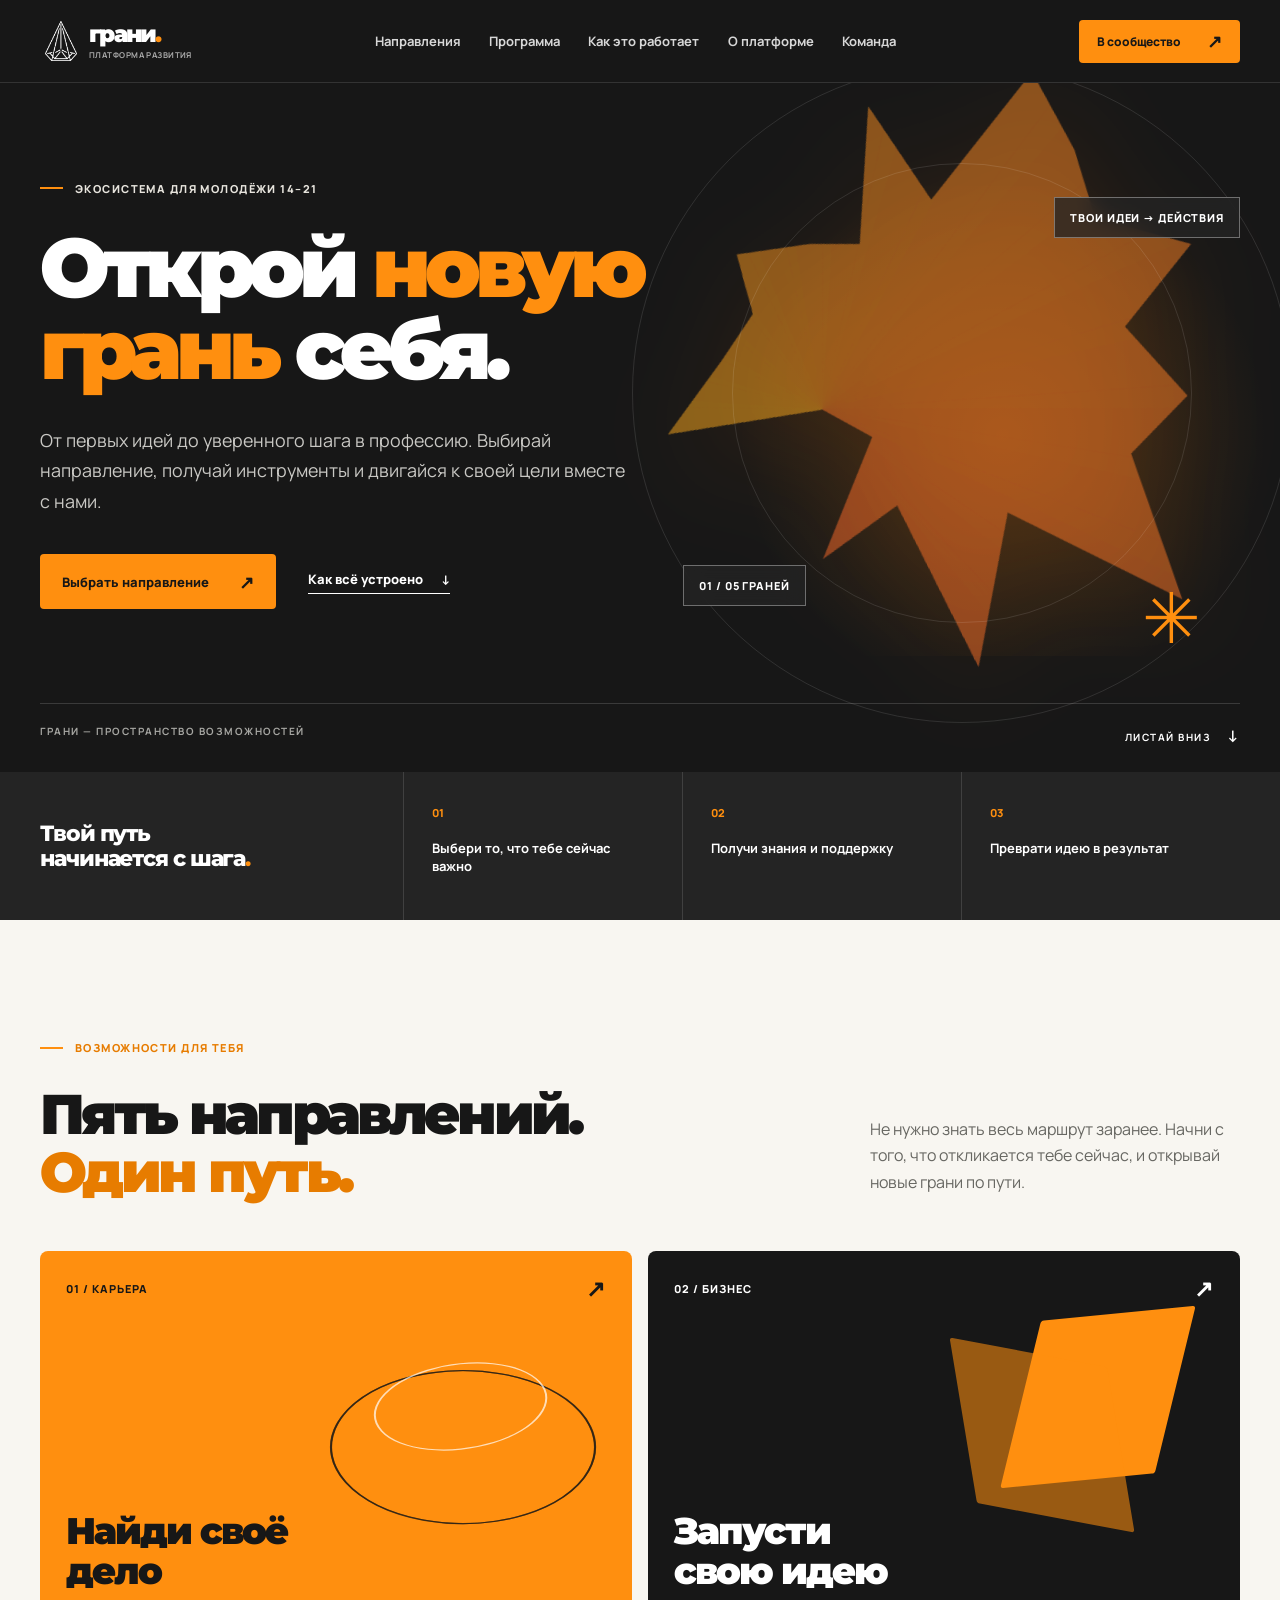
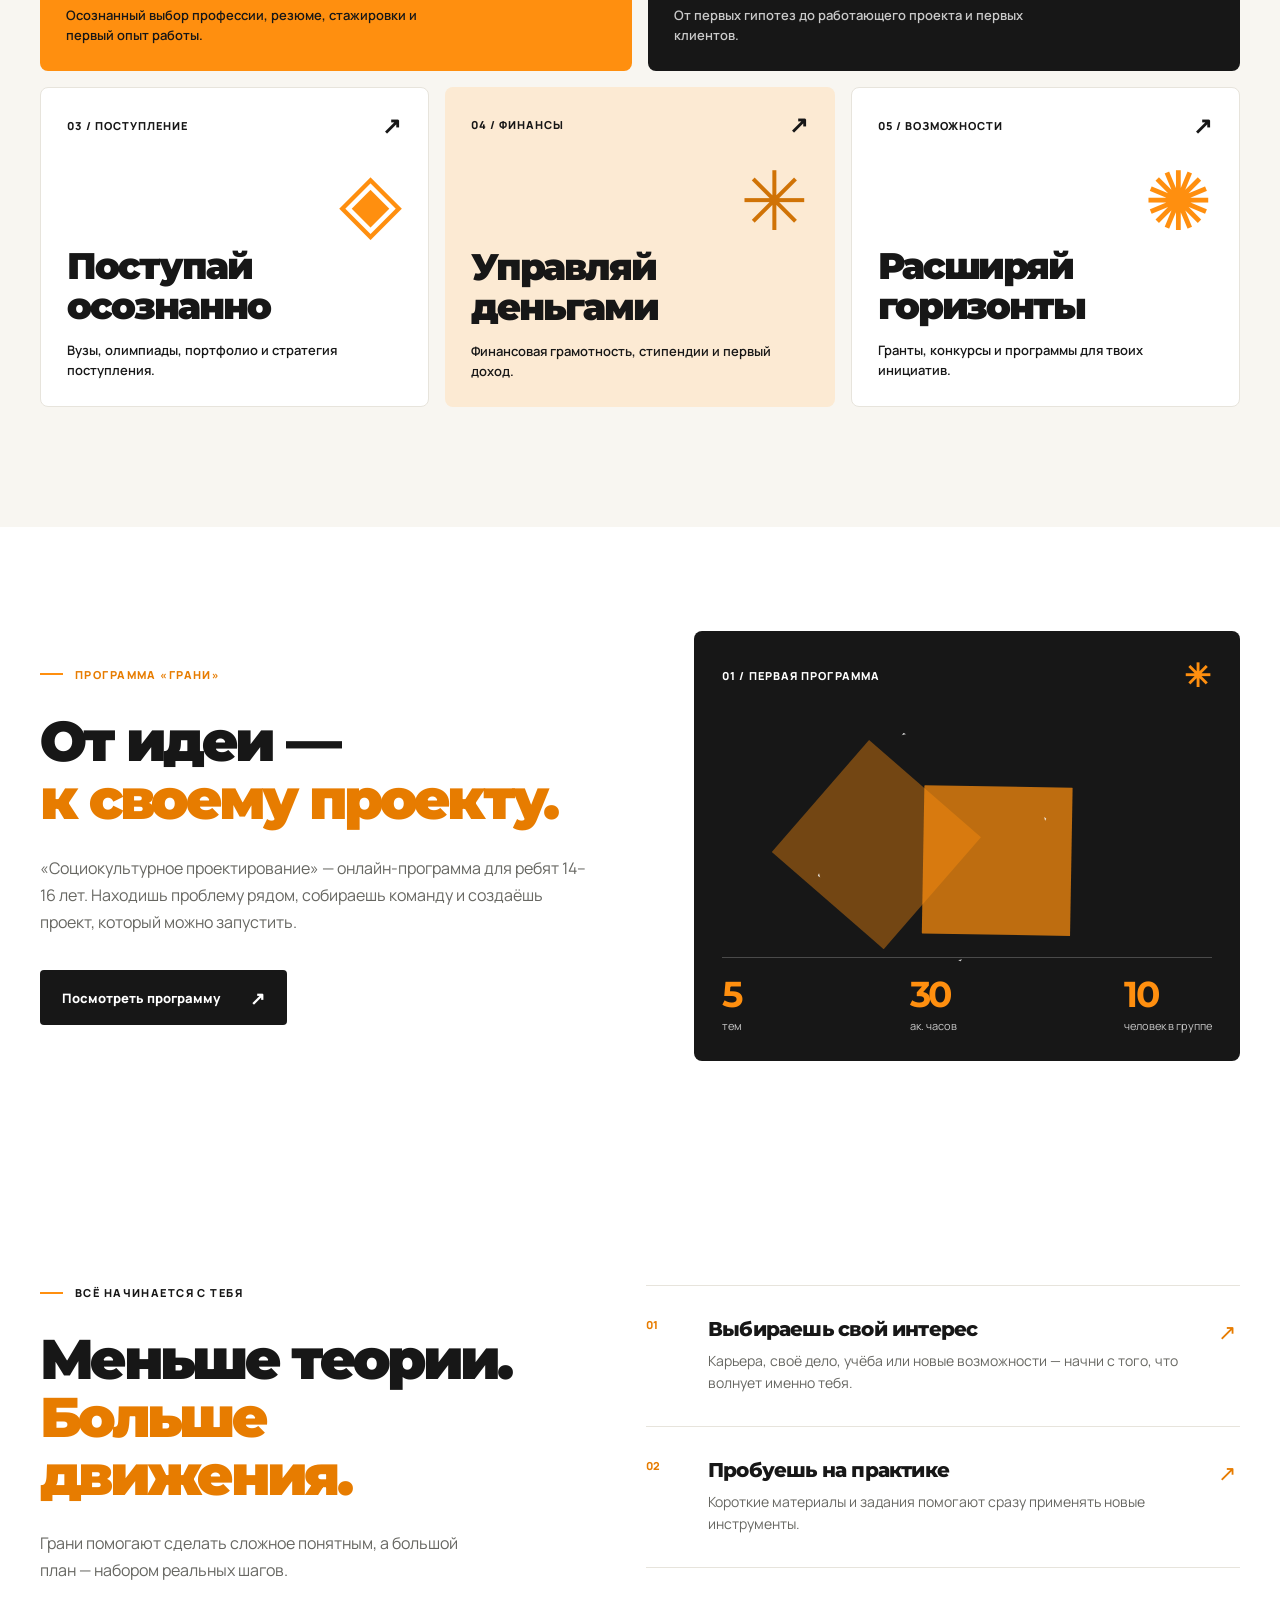
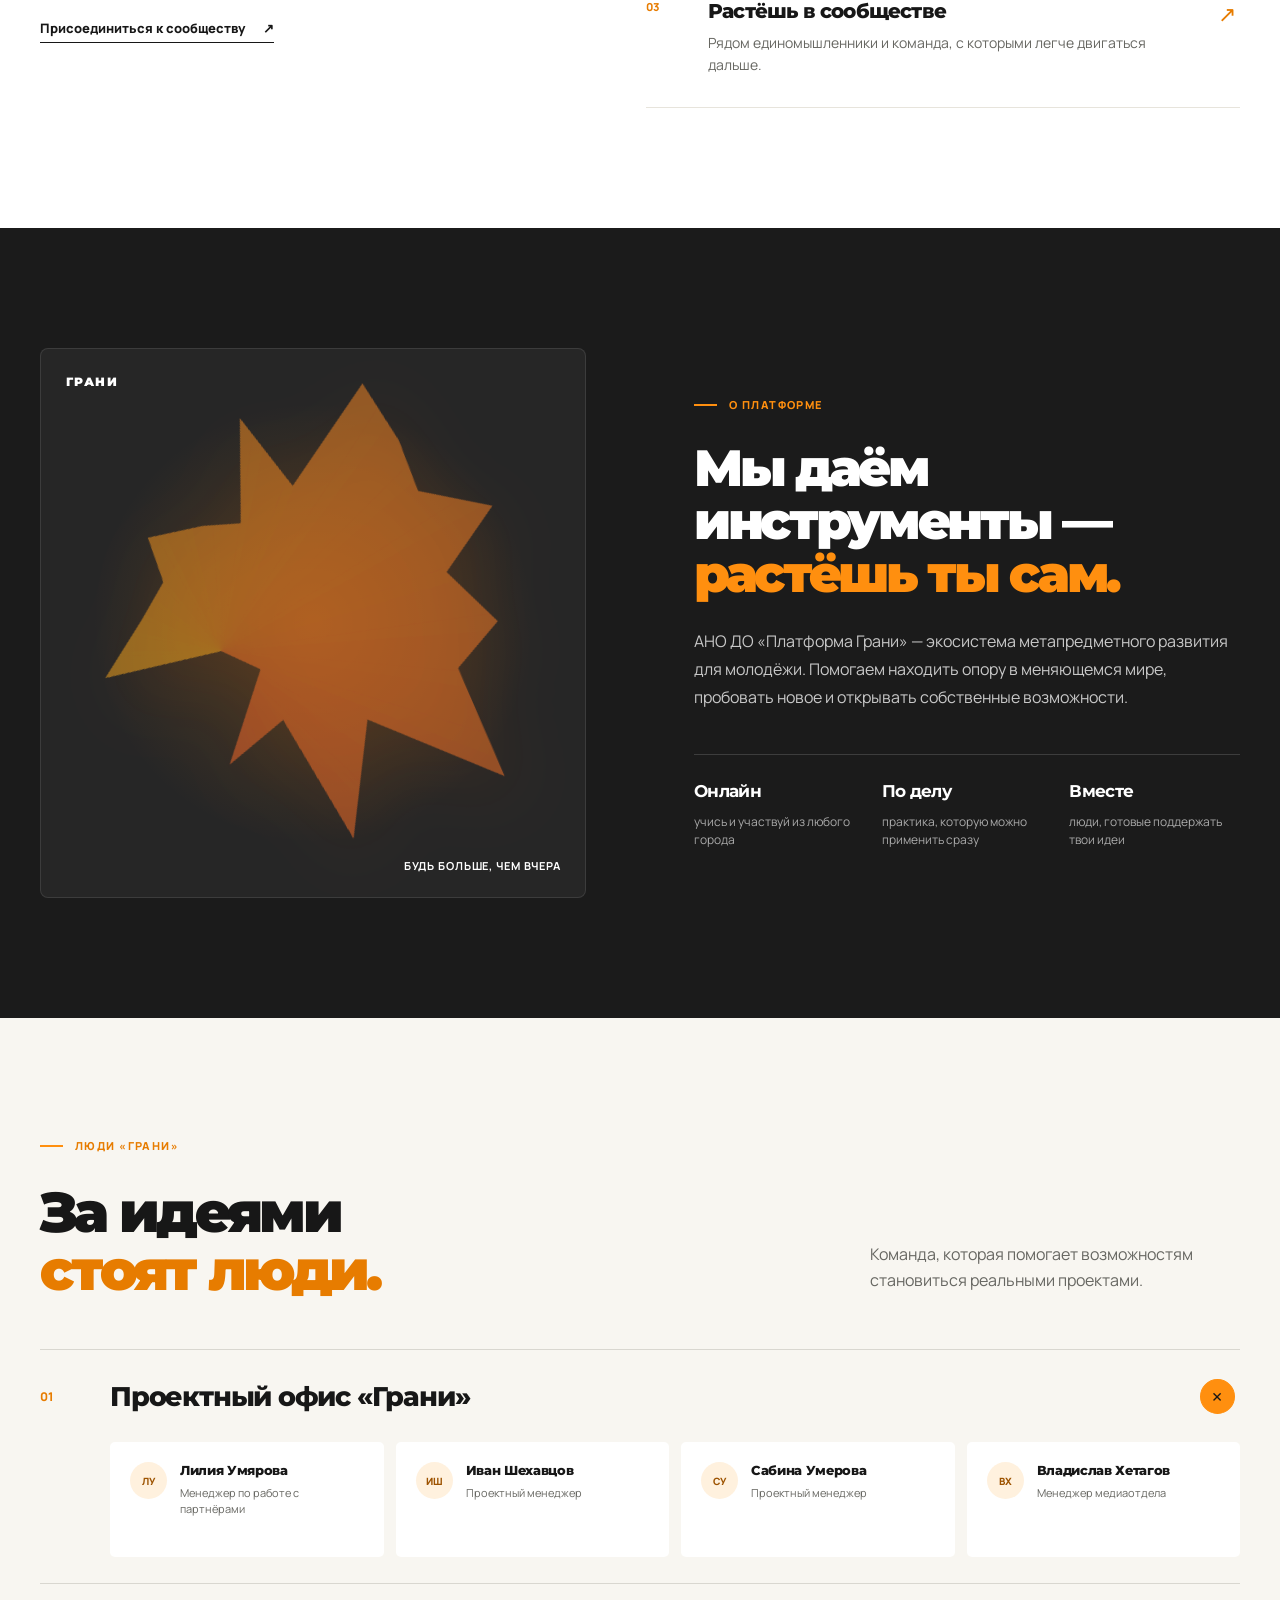
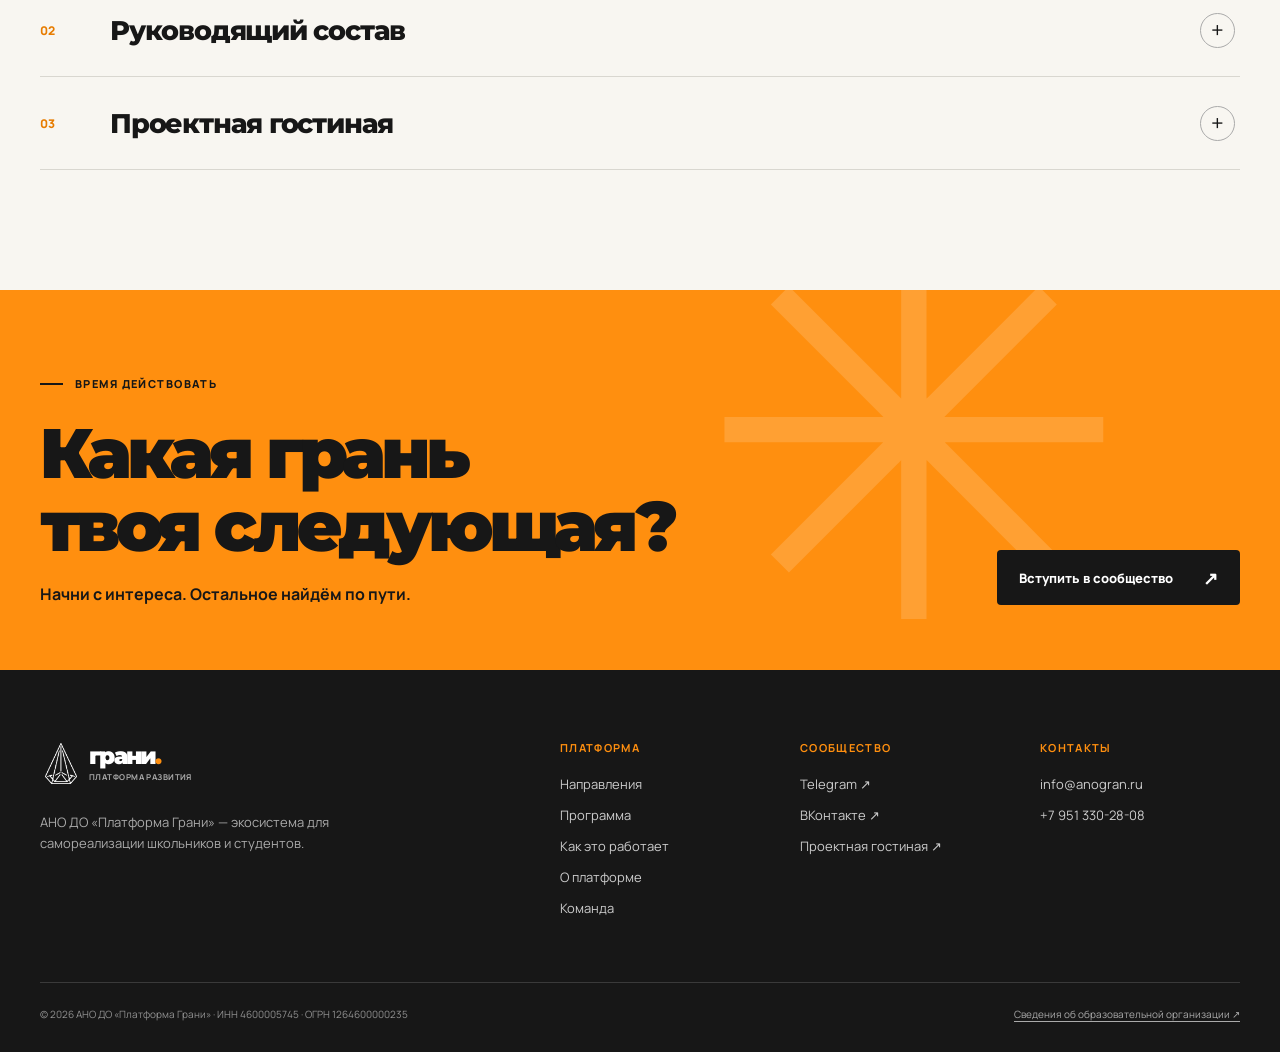
==== commit f737cbe2: "Integrate sociocultural project program into Grani site" ====
--- a/index.html
+++ b/index.html
@@ -17,11 +17,11 @@
   <header class="site-header" id="top">
     <div class="shell header-inner">
       <a class="brand" href="#top" aria-label="Грани — на главную"><span class="brand-mark"><img src="assets/grani-mark.png" alt=""></span><span class="brand-name">грани<span class="brand-dot">.</span><small>платформа развития</small></span></a>
-      <nav class="desktop-nav" aria-label="Основная навигация"><a href="#directions">Направления</a><a href="#how">Как это работает</a><a href="#about">О платформе</a><a href="#team">Команда</a></nav>
+      <nav class="desktop-nav" aria-label="Основная навигация"><a href="#directions">Направления</a><a href="program.html">Программа</a><a href="#how">Как это работает</a><a href="#about">О платформе</a><a href="#team">Команда</a></nav>
       <a class="header-action" href="https://t.me/platformgran" target="_blank" rel="noopener noreferrer">В сообщество <span aria-hidden="true">↗</span></a>
       <button class="menu-toggle" type="button" aria-label="Открыть меню" aria-controls="mobile-menu" aria-expanded="false"><span></span><span></span></button>
     </div>
-    <nav class="mobile-nav" id="mobile-menu" aria-label="Мобильная навигация" hidden><a href="#directions">Направления</a><a href="#how">Как это работает</a><a href="#about">О платформе</a><a href="#team">Команда</a><a href="https://t.me/platformgran" target="_blank" rel="noopener noreferrer">В сообщество ↗</a></nav>
+    <nav class="mobile-nav" id="mobile-menu" aria-label="Мобильная навигация" hidden><a href="#directions">Направления</a><a href="program.html">Программа</a><a href="#how">Как это работает</a><a href="#about">О платформе</a><a href="#team">Команда</a><a href="https://t.me/platformgran" target="_blank" rel="noopener noreferrer">В сообщество ↗</a></nav>
   </header>
   <main id="main">
     <section class="hero" aria-labelledby="hero-title">
@@ -39,6 +39,12 @@
       <article class="direction-card pale-card"><div class="card-top"><span>04 / Финансы</span><span aria-hidden="true">↗</span></div><div class="card-symbol" aria-hidden="true">✳</div><div><h3>Управляй<br>деньгами</h3><p>Финансовая грамотность, стипендии и первый доход.</p></div></article>
       <article class="direction-card light-card"><div class="card-top"><span>05 / Возможности</span><span aria-hidden="true">↗</span></div><div class="card-symbol" aria-hidden="true">✺</div><div><h3>Расширяй<br>горизонты</h3><p>Гранты, конкурсы и программы для твоих инициатив.</p></div></article>
     </div></div></section>
+    <section class="featured-program" id="featured-program" aria-labelledby="featured-title">
+      <div class="shell featured-grid">
+        <div class="featured-copy"><p class="eyebrow"><span class="eyebrow-line"></span> Программа «Грани»</p><h2 id="featured-title">От идеи —<br><span>к своему проекту.</span></h2><p>«Социокультурное проектирование» — онлайн-программа для ребят 14–16 лет. Находишь проблему рядом, собираешь команду и создаёшь проект, который можно запустить.</p><a class="button button-dark" href="program.html">Посмотреть программу <span aria-hidden="true">↗</span></a></div>
+        <div class="featured-panel"><div class="featured-panel-top"><span>01 / Первая программа</span><span aria-hidden="true">✳</span></div><div class="featured-panel-art" aria-hidden="true"><span></span><span></span><span></span></div><div class="featured-facts"><div><strong>5</strong><span>тем</span></div><div><strong>30</strong><span>ак. часов</span></div><div><strong>10</strong><span>человек в группе</span></div></div></div>
+      </div>
+    </section>
     <section class="section how" id="how" aria-labelledby="how-title"><div class="shell how-grid"><div class="how-heading"><p class="eyebrow"><span class="eyebrow-line"></span> Всё начинается с тебя</p><h2 id="how-title">Меньше теории.<br><span>Больше движения.</span></h2><p>Грани помогают сделать сложное понятным, а большой план — набором реальных шагов.</p><a class="text-link" href="https://t.me/platformgran" target="_blank" rel="noopener noreferrer">Присоединиться к сообществу <span aria-hidden="true">↗</span></a></div><div class="how-list"><div class="how-item"><span class="how-number">01</span><div><h3>Выбираешь свой интерес</h3><p>Карьера, своё дело, учёба или новые возможности — начни с того, что волнует именно тебя.</p></div><span class="how-arrow" aria-hidden="true">↗</span></div><div class="how-item"><span class="how-number">02</span><div><h3>Пробуешь на практике</h3><p>Короткие материалы и задания помогают сразу применять новые инструменты.</p></div><span class="how-arrow" aria-hidden="true">↗</span></div><div class="how-item"><span class="how-number">03</span><div><h3>Растёшь в сообществе</h3><p>Рядом единомышленники и команда, с которыми легче двигаться дальше.</p></div><span class="how-arrow" aria-hidden="true">↗</span></div></div></div></section>
     <section class="section about" id="about" aria-labelledby="about-title"><div class="shell about-grid"><div class="about-visual" aria-hidden="true"><span class="about-visual-word">ГРАНИ</span><img src="assets/brand-prism.png" alt=""><span class="about-visual-caption">будь больше, чем вчера</span></div><div class="about-copy"><p class="eyebrow"><span class="eyebrow-line"></span> О платформе</p><h2 id="about-title">Мы даём инструменты — <span>растёшь ты сам.</span></h2><p>АНО ДО «Платформа Грани» — экосистема метапредметного развития для молодёжи. Помогаем находить опору в меняющемся мире, пробовать новое и открывать собственные возможности.</p><div class="about-values"><div><strong>Онлайн</strong><span>учись и участвуй из любого города</span></div><div><strong>По делу</strong><span>практика, которую можно применить сразу</span></div><div><strong>Вместе</strong><span>люди, готовые поддержать твои идеи</span></div></div></div></div></section>
     <section class="section team" id="team" aria-labelledby="team-title"><div class="shell"><div class="section-heading team-heading"><div><p class="eyebrow"><span class="eyebrow-line"></span> Люди «Грани»</p><h2 id="team-title">За идеями<br><span>стоят люди.</span></h2></div><p>Команда, которая помогает возможностям становиться реальными проектами.</p></div><div class="team-groups">
@@ -48,6 +54,6 @@
     </div></div></section>
     <section class="cta" aria-labelledby="cta-title"><div class="shell cta-inner"><div><p class="eyebrow"><span class="eyebrow-line"></span> Время действовать</p><h2 id="cta-title">Какая грань<br>твоя следующая?</h2><p>Начни с интереса. Остальное найдём по пути.</p></div><a class="button button-dark" href="https://t.me/platformgran" target="_blank" rel="noopener noreferrer">Вступить в сообщество <span aria-hidden="true">↗</span></a><span class="cta-star" aria-hidden="true">✳</span></div></section>
   </main>
-  <footer class="site-footer" id="contacts"><div class="shell footer-main"><div class="footer-brand"><a class="brand" href="#top"><span class="brand-mark"><img src="assets/grani-mark.png" alt=""></span><span class="brand-name">грани<span class="brand-dot">.</span><small>платформа развития</small></span></a><p>АНО ДО «Платформа Грани» — экосистема для самореализации школьников и студентов.</p></div><div class="footer-column"><strong>Платформа</strong><a href="#directions">Направления</a><a href="#how">Как это работает</a><a href="#about">О платформе</a><a href="#team">Команда</a></div><div class="footer-column"><strong>Сообщество</strong><a href="https://t.me/platformgran" target="_blank" rel="noopener noreferrer">Telegram ↗</a><a href="https://vk.ru/platformgrani" target="_blank" rel="noopener noreferrer">ВКонтакте ↗</a><a href="https://t.me/projectgost" target="_blank" rel="noopener noreferrer">Проектная гостиная ↗</a></div><div class="footer-column"><strong>Контакты</strong><a href="mailto:info@anogran.ru">info@anogran.ru</a></div></div><div class="shell footer-bottom"><span>© 2026 АНО ДО «Платформа Грани» · ИНН 4600005745 · ОГРН 1264600000235</span><a href="https://ano-do-self-realization.ru/%d1%81%d0%b2%d0%b5%d0%b4%d0%b5%d0%bd%d0%b8%d1%8f-%d0%be%d0%b1-%d0%be%d0%b1%d1%80%d0%b0%d0%b7%d0%be%d0%b2%d0%b0%d1%82%d0%b5%d0%bb%d1%8c%d0%bd%d0%be%d0%b9-%d0%be%d1%80%d0%b3%d0%b0%d0%bd%d0%b8%d0%b7/" target="_blank" rel="noopener noreferrer">Сведения об образовательной организации ↗</a></div></footer>
+  <footer class="site-footer" id="contacts"><div class="shell footer-main"><div class="footer-brand"><a class="brand" href="#top"><span class="brand-mark"><img src="assets/grani-mark.png" alt=""></span><span class="brand-name">грани<span class="brand-dot">.</span><small>платформа развития</small></span></a><p>АНО ДО «Платформа Грани» — экосистема для самореализации школьников и студентов.</p></div><div class="footer-column"><strong>Платформа</strong><a href="#directions">Направления</a><a href="program.html">Программа</a><a href="#how">Как это работает</a><a href="#about">О платформе</a><a href="#team">Команда</a></div><div class="footer-column"><strong>Сообщество</strong><a href="https://t.me/platformgran" target="_blank" rel="noopener noreferrer">Telegram ↗</a><a href="https://vk.ru/platformgrani" target="_blank" rel="noopener noreferrer">ВКонтакте ↗</a><a href="https://t.me/projectgost" target="_blank" rel="noopener noreferrer">Проектная гостиная ↗</a></div><div class="footer-column"><strong>Контакты</strong><a href="mailto:info@anogran.ru">info@anogran.ru</a><a href="tel:+79513302808">+7 951 330-28-08</a></div></div><div class="shell footer-bottom"><span>© 2026 АНО ДО «Платформа Грани» · ИНН 4600005745 · ОГРН 1264600000235</span><a href="https://ano-do-self-realization.ru/%d1%81%d0%b2%d0%b5%d0%b4%d0%b5%d0%bd%d0%b8%d1%8f-%d0%be%d0%b1-%d0%be%d0%b1%d1%80%d0%b0%d0%b7%d0%be%d0%b2%d0%b0%d1%82%d0%b5%d0%bb%d1%8c%d0%bd%d0%be%d0%b9-%d0%be%d1%80%d0%b3%d0%b0%d0%bd%d0%b8%d0%b7/" target="_blank" rel="noopener noreferrer">Сведения об образовательной организации ↗</a></div></footer>
 </body>
 </html>
--- a/styles.css
+++ b/styles.css
@@ -26,3 +26,27 @@
 @media(max-width:820px){.desktop-nav,.header-action{display:none}.header-inner{justify-content:space-between;height:72px}.menu-toggle{display:flex}.hero-grid{grid-template-columns:1fr;min-height:auto;gap:0}.hero-copy{padding:78px 0 24px}.hero h1{max-width:640px}.hero-art{height:390px}.art-prism{width:460px}.art-orbit-one{width:350px;height:350px}.art-orbit-two{width:520px;height:520px}.hero-bottom{position:relative}.intro-grid{grid-template-columns:repeat(3,1fr);padding:28px 0}.intro-title{grid-column:1/-1;margin-bottom:22px}.intro-step{padding:20px 15px 10px}.intro-step:nth-child(2){border-left:0}.section{padding:90px 0}.section-heading{align-items:start}.directions-grid{grid-template-columns:repeat(2,1fr)}.direction-card,.direction-card-feature{grid-column:span 1}.direction-card-feature{min-height:380px}.direction-card{min-height:300px}.direction-card:last-child{grid-column:span 2}.how-grid,.about-grid{grid-template-columns:1fr;gap:48px}.about-visual{height:390px}.about-visual img{width:350px}.footer-main{grid-template-columns:repeat(2,1fr)}}
 @media(max-width:600px){.shell{width:min(100% - 36px,1360px)}.mobile-nav{padding-inline:18px}.hero-copy{padding:62px 0 10px}.eyebrow{font-size:9px;letter-spacing:.1em;margin-bottom:22px}.hero h1{font-size:clamp(48px,11vw,70px)}.hero-lead{font-size:14px;margin-top:23px}.hero-actions{gap:22px;margin-top:28px}.button{width:100%;justify-content:space-between}.hero-art{height:295px}.art-prism{width:330px}.art-orbit-one{width:250px;height:250px}.art-orbit-two{width:370px;height:370px}.art-note{font-size:8px;padding:8px}.art-note-top{right:2%;top:10%}.art-note-bottom{left:2%;bottom:8%}.art-spark{font-size:46px}.hero-bottom{font-size:8px}.intro-grid{grid-template-columns:1fr;gap:0;padding:27px 0}.intro-title{font-size:20px;margin-bottom:8px}.intro-step{border-left:0;border-top:1px solid rgba(255,255,255,.14);display:flex;gap:20px;align-items:center;padding:13px 0}.intro-step span{margin:0}.intro-step p{max-width:none;font-size:12px}.section{padding:72px 0}.section-heading{display:block;margin-bottom:34px}.section-heading>p{margin-top:20px;font-size:14px}h2{font-size:clamp(37px,9vw,50px)}.directions-grid{grid-template-columns:1fr;gap:10px}.direction-card,.direction-card-feature,.direction-card:last-child{grid-column:span 1;min-height:300px;padding:22px}.direction-card-feature{min-height:360px}.direction-card h3{font-size:31px}.card-symbol{font-size:60px}.how-grid{gap:38px}.how-item{grid-template-columns:32px 1fr 16px;gap:10px;padding:23px 0}.how-item h3{font-size:17px}.how-item p{font-size:12px}.about-visual{height:310px}.about-visual img{width:275px}.about-copy h2{font-size:38px}.about-copy>p:not(.eyebrow){font-size:14px}.about-values{gap:10px}.about-values strong{font-size:13px}.about-values span{font-size:10px}.team-group summary{grid-template-columns:37px 1fr 32px;min-height:76px}.team-group summary strong{font-size:17px}.details-icon{width:29px;height:29px;font-size:18px}.people-grid{grid-template-columns:1fr;padding-left:0}.person{min-height:80px}.cta-inner{min-height:410px;display:block;padding-top:60px;padding-bottom:50px}.cta h2{font-size:45px}.cta p:last-child{font-size:14px}.cta .button{margin-top:36px}.cta-star{font-size:350px;right:-80px;top:-100px}.footer-main{grid-template-columns:1fr 1fr;gap:38px 18px;padding:54px 0}.footer-brand{grid-column:1/-1}.footer-bottom{display:block}.footer-bottom a{display:block;margin-top:14px}}
 @media(prefers-reduced-motion:reduce){html{scroll-behavior:auto}.art-prism{animation:none}*,*::before,*::after{transition-duration:.01ms!important}}
+
+/* Featured learning program connects the platform overview to the course page. */
+.featured-program{padding:104px 0;background:#fff}
+.featured-grid{display:grid;grid-template-columns:1fr 1fr;gap:9%;align-items:center}
+.featured-copy .eyebrow{color:var(--orange-deep)}
+.featured-copy h2{max-width:650px}
+.featured-copy>p:not(.eyebrow){max-width:570px;margin:27px 0 34px;color:var(--muted);font-size:16px;line-height:1.7}
+.featured-copy .button{width:max-content}
+.featured-panel{min-height:430px;padding:28px;position:relative;overflow:hidden;display:flex;flex-direction:column;justify-content:space-between;background:var(--ink);color:#fff;border-radius:8px}
+.featured-panel-top,.featured-facts{display:flex;align-items:center;justify-content:space-between;position:relative;z-index:2}
+.featured-panel-top{font-size:11px;letter-spacing:.1em;text-transform:uppercase;font-weight:800}
+.featured-panel-top span:last-child{font-size:32px;color:var(--orange);line-height:1}
+.featured-panel-art{position:absolute;inset:16% 10% 19%;display:grid;place-items:center;transform:rotate(-19deg)}
+.featured-panel-art span{position:absolute;width:48%;aspect-ratio:1;background:var(--orange);clip-path:polygon(50% 0,100% 50%,50% 100%,0 50%);filter:drop-shadow(0 10px 30px rgba(255,143,15,.2))}
+.featured-panel-art span:nth-child(1){transform:translate(-42%,-12%) rotate(15deg);opacity:.4}
+.featured-panel-art span:nth-child(2){transform:translate(10%,14%) rotate(-25deg);opacity:.72}
+.featured-panel-art span:nth-child(3){transform:translate(-15%,-2%) rotate(5deg);border:2px solid #fff;background:transparent;width:54%;opacity:.8}
+.featured-facts{align-items:start;gap:14px;padding-top:18px;border-top:1px solid rgba(255,255,255,.22)}
+.featured-facts div{display:flex;flex-direction:column;gap:6px;min-width:0}
+.featured-facts strong{font-family:var(--display);font-size:36px;line-height:1;letter-spacing:-.06em;color:var(--orange)}
+.featured-facts span{font-size:11px;color:#c8c8c8;line-height:1.4}
+@media(max-width:950px){.desktop-nav,.header-action{display:none}.menu-toggle{display:flex}.header-inner{justify-content:space-between}}
+@media(max-width:820px){.featured-program{padding:84px 0}.featured-grid{grid-template-columns:1fr;gap:38px}.featured-panel{min-height:360px}}
+@media(max-width:600px){.featured-program{padding:70px 0}.featured-copy>p:not(.eyebrow){font-size:14px;margin:20px 0 26px}.featured-copy .button{width:100%}.featured-panel{min-height:325px;padding:22px}.featured-facts strong{font-size:28px}.featured-facts span{font-size:9px}}
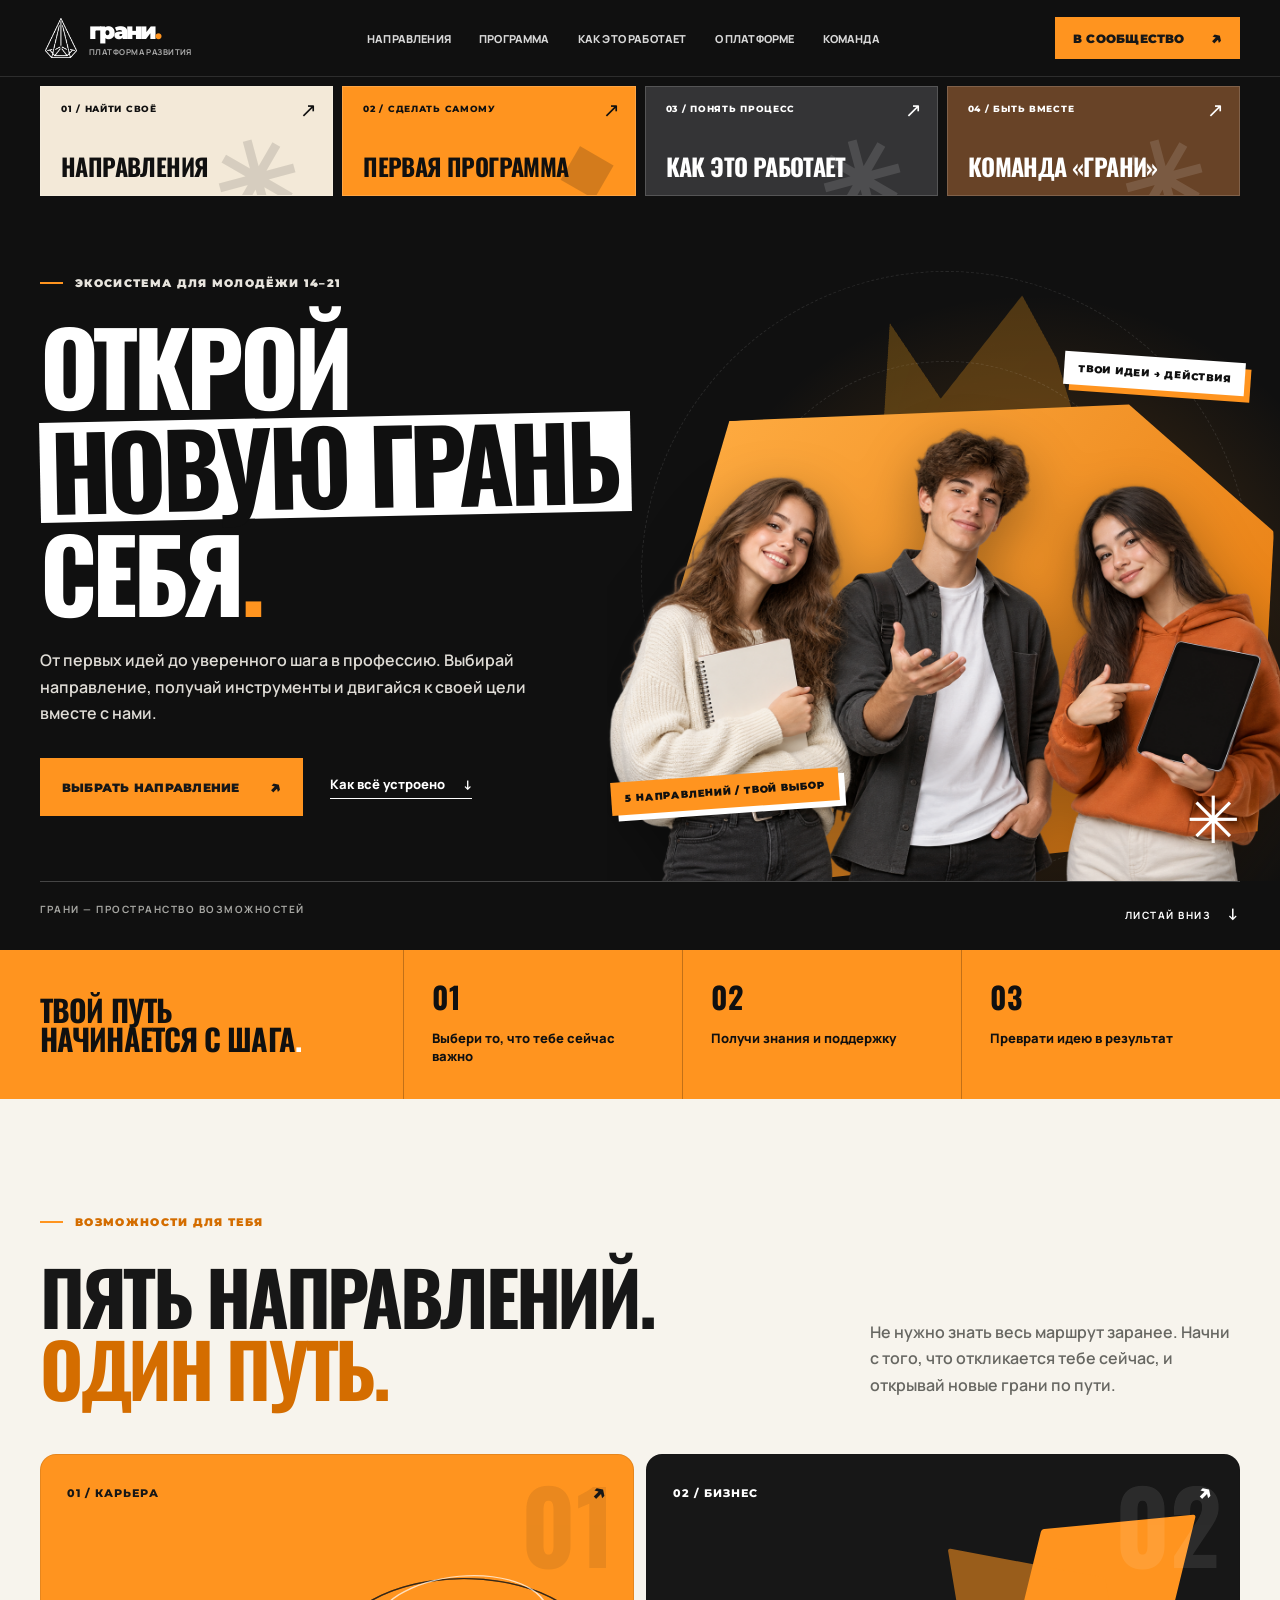
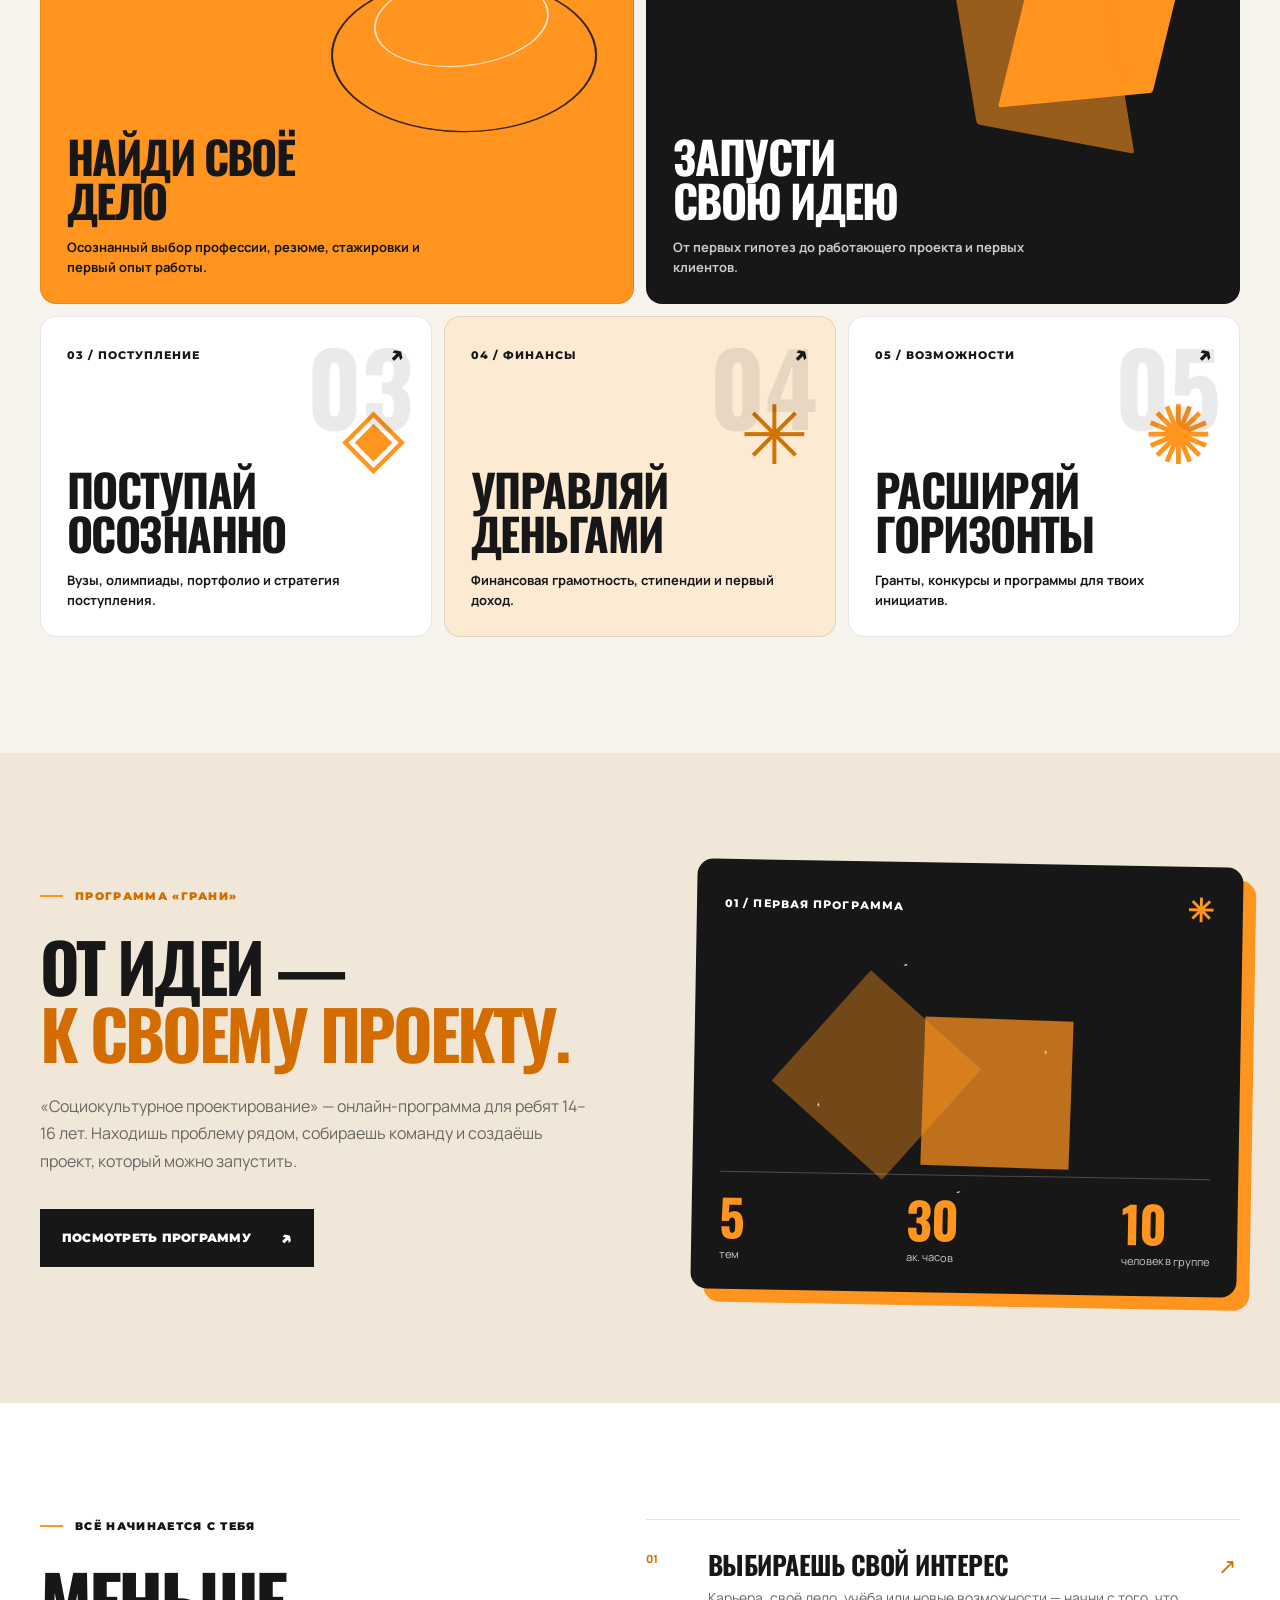
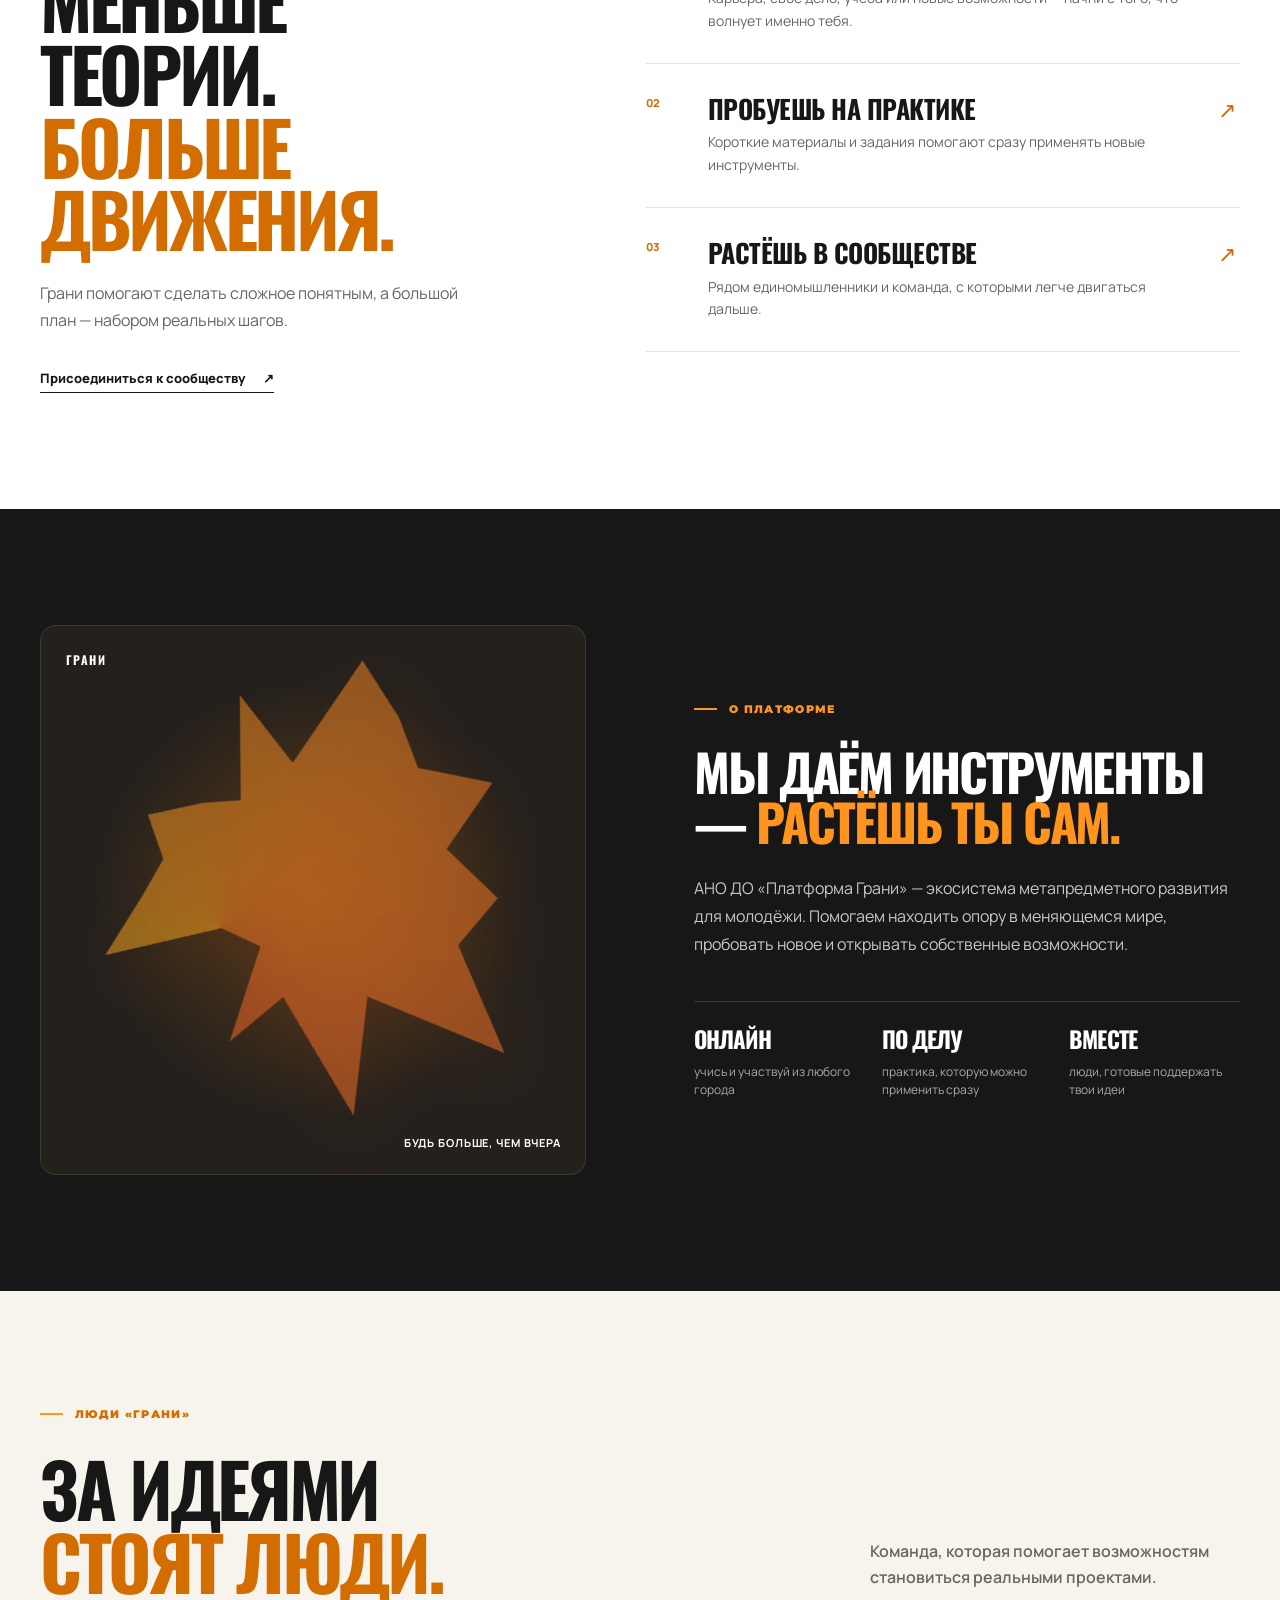
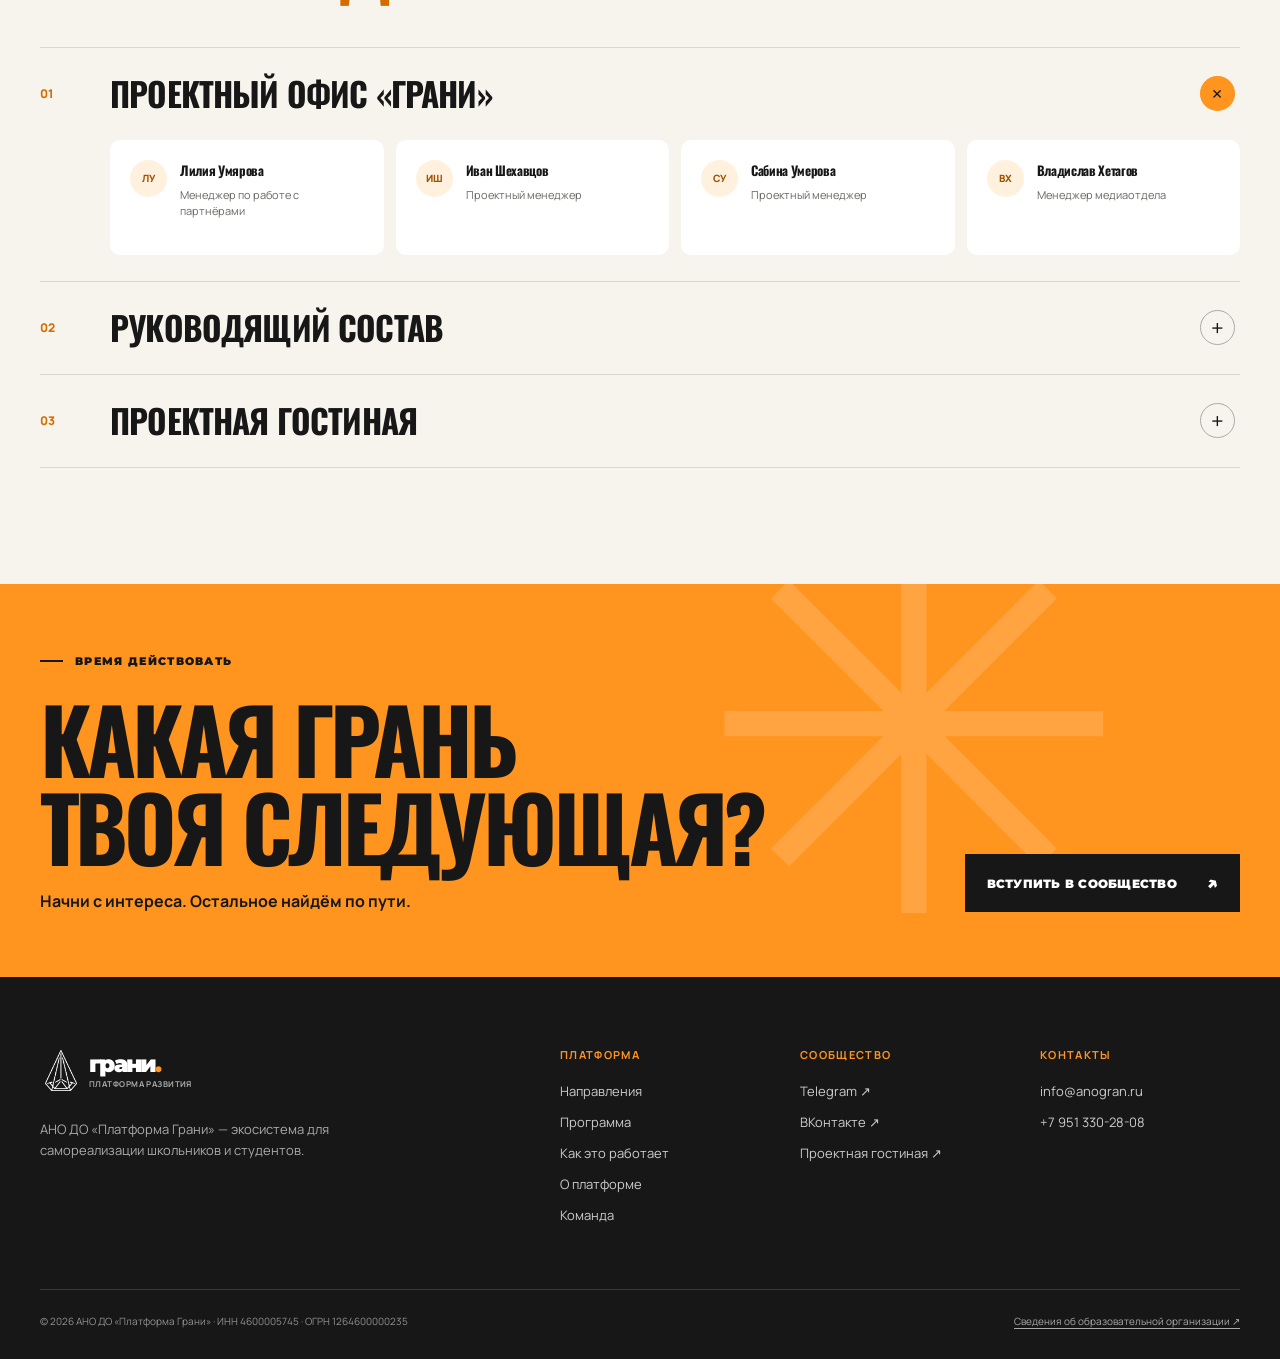
==== commit 288c8f6a: "Bring Grani closer to energetic education campaign style" ====
--- a/index.html
+++ b/index.html
@@ -8,8 +8,9 @@
   <title>Грани — открой новую грань себя</title>
   <link rel="preconnect" href="https://fonts.googleapis.com">
   <link rel="preconnect" href="https://fonts.gstatic.com" crossorigin>
-  <link href="https://fonts.googleapis.com/css2?family=Manrope:wght@400;500;600;700;800&family=Montserrat:wght@500;600;700;800;900&display=swap" rel="stylesheet">
+  <link href="https://fonts.googleapis.com/css2?family=Manrope:wght@400;500;600;700;800&family=Montserrat:wght@500;600;700;800;900&family=Oswald:wght@500;600;700&display=swap" rel="stylesheet">
   <link rel="stylesheet" href="styles.css">
+  <link rel="stylesheet" href="campaign.css">
   <script src="script.js" defer></script>
 </head>
 <body>
@@ -24,10 +25,11 @@
     <nav class="mobile-nav" id="mobile-menu" aria-label="Мобильная навигация" hidden><a href="#directions">Направления</a><a href="program.html">Программа</a><a href="#how">Как это работает</a><a href="#about">О платформе</a><a href="#team">Команда</a><a href="https://t.me/platformgran" target="_blank" rel="noopener noreferrer">В сообщество ↗</a></nav>
   </header>
   <main id="main">
+    <nav class="jump-rail" aria-label="Быстрый выбор"><div class="shell jump-rail-grid"><a href="#directions"><span>01 / Найти своё</span><strong>Направления</strong><i aria-hidden="true">↗</i></a><a href="program.html"><span>02 / Сделать самому</span><strong>Первая программа</strong><i aria-hidden="true">↗</i></a><a href="#how"><span>03 / Понять процесс</span><strong>Как это работает</strong><i aria-hidden="true">↗</i></a><a href="#team"><span>04 / Быть вместе</span><strong>Команда «Грани»</strong><i aria-hidden="true">↗</i></a></div></nav>
     <section class="hero" aria-labelledby="hero-title">
       <div class="hero-grid shell">
-        <div class="hero-copy"><p class="eyebrow hero-eyebrow"><span class="eyebrow-line"></span> Экосистема для молодёжи 14–21</p><h1 id="hero-title">Открой <span>новую грань</span> себя<span class="period">.</span></h1><p class="hero-lead">От первых идей до уверенного шага в профессию. Выбирай направление, получай инструменты и двигайся к своей цели вместе с нами.</p><div class="hero-actions"><a class="button button-orange" href="#directions">Выбрать направление <span aria-hidden="true">↗</span></a><a class="text-link hero-link" href="#how">Как всё устроено <span aria-hidden="true">↓</span></a></div></div>
-        <div class="hero-art" aria-hidden="true"><span class="art-orbit art-orbit-one"></span><span class="art-orbit art-orbit-two"></span><img class="art-prism" src="assets/brand-prism.png" alt=""><span class="art-note art-note-top">твои идеи → действия</span><span class="art-note art-note-bottom">01 / 05 граней</span><span class="art-spark">✳</span></div>
+        <div class="hero-copy"><p class="eyebrow hero-eyebrow"><span class="eyebrow-line"></span> Экосистема для молодёжи 14–21</p><h1 id="hero-title"><span class="hero-line">Открой</span><span class="hero-line hero-line-box">новую грань</span><span class="hero-line">себя<span class="period">.</span></span></h1><p class="hero-lead">От первых идей до уверенного шага в профессию. Выбирай направление, получай инструменты и двигайся к своей цели вместе с нами.</p><div class="hero-actions"><a class="button button-orange" href="#directions">Выбрать направление <span aria-hidden="true">↗</span></a><a class="text-link hero-link" href="#how">Как всё устроено <span aria-hidden="true">↓</span></a></div></div>
+        <div class="hero-art" aria-hidden="true"><span class="art-orbit art-orbit-one"></span><span class="art-orbit art-orbit-two"></span><img class="art-prism" src="assets/brand-prism.png" alt=""><div class="hero-photo-frame"><img class="hero-photo" src="assets/hero-youth.png" alt=""></div><span class="art-note art-note-top">твои идеи → действия</span><span class="art-note art-note-bottom">5 направлений / твой выбор</span><span class="art-spark">✳</span></div>
       </div>
       <div class="hero-bottom shell"><span>Грани — пространство возможностей</span><a href="#directions">Листай вниз <span aria-hidden="true">↓</span></a></div>
     </section>
--- a/campaign.css
+++ b/campaign.css
@@ -0,0 +1,178 @@
+/* 2026 campaign direction: energetic learning-school typography in Grani colors. */
+:root{--display:'Oswald','Arial Narrow',Arial,sans-serif;--black:#101010;--orange:#ff941f;--orange-deep:#d46d00;--cream:#f7f4ed}
+body{background:var(--cream)}
+.brand-name{font-family:'Montserrat',Arial,sans-serif}
+.site-header{background:var(--black)}
+.header-inner{height:76px}
+.desktop-nav a{font-weight:800;text-transform:uppercase;letter-spacing:.015em;font-size:11px}
+.header-action,.button{border-radius:0;font-family:'Montserrat',Arial,sans-serif;font-size:12px;font-weight:900;text-transform:uppercase;letter-spacing:.02em}
+.header-action{min-height:42px}
+.button{min-height:58px}
+.eyebrow{font-family:'Montserrat',Arial,sans-serif;font-weight:900;letter-spacing:.12em}
+h2{font-size:clamp(54px,5.8vw,86px);font-weight:700;line-height:.98;letter-spacing:-.045em;text-transform:uppercase}
+.section-heading>p{font-weight:600}
+.section{padding:116px 0}
+
+/* Short, colorful routes borrow the quick-scanning feel of education sites. */
+.jump-rail{background:var(--black);padding:9px 0 20px;color:#fff}
+.jump-rail-grid{display:grid;grid-template-columns:repeat(4,minmax(0,1fr));gap:9px}
+.jump-rail a{position:relative;display:flex;flex-direction:column;justify-content:space-between;min-height:110px;padding:16px 20px;overflow:hidden;background:#292929;border:1px solid rgba(255,255,255,.16);transition:transform .22s,background .22s}
+.jump-rail a:hover{transform:translateY(-4px);background:#3a3028}
+.jump-rail a:nth-child(1){background:#f3e9d8;color:var(--black)}
+.jump-rail a:nth-child(2){background:var(--orange);color:var(--black)}
+.jump-rail a:nth-child(3){background:#343436}
+.jump-rail a:nth-child(4){background:#684327}
+.jump-rail a::after{content:'✳';position:absolute;right:35px;bottom:-35px;font:900 100px/1 'Montserrat',sans-serif;opacity:.12;transform:rotate(-15deg)}
+.jump-rail a:nth-child(2)::after{content:'◆';bottom:-18px;right:20px;font-size:100px;opacity:.18}
+.jump-rail span{position:relative;z-index:1;font:800 9px/1.3 'Montserrat',Arial,sans-serif;letter-spacing:.08em;text-transform:uppercase}
+.jump-rail strong{position:relative;z-index:1;max-width:210px;font:700 24px/.98 var(--display);letter-spacing:-.025em;text-transform:uppercase}
+.jump-rail i{position:absolute;z-index:1;right:15px;top:13px;font:normal 20px/1 var(--body)}
+
+/* Main campaign hero */
+.hero,.program-hero{background:var(--black)}
+.hero-grid{grid-template-columns:1.02fr .98fr;min-height:640px;gap:0}
+.hero-copy{padding:60px 0 65px}
+.hero-eyebrow{margin-bottom:28px}
+.hero h1,.program-hero h1{position:relative;z-index:3;max-width:none;font:700 clamp(75px,7.9vw,120px)/.91 var(--display);letter-spacing:-.045em;text-transform:uppercase}
+.hero-line{display:block;position:relative;width:max-content;max-width:100%;white-space:nowrap}
+.hero h1 .hero-line{color:#fff}
+.hero h1 .hero-line-box,.program-hero h1 .hero-line-box{width:max-content;max-width:100%;margin:.07em 0 .08em;padding:0 .13em .08em .1em;background:#fff;color:var(--black);transform:rotate(-1.15deg);box-decoration-break:clone}
+.hero h1 .period{color:var(--orange)!important}
+.hero-lead{max-width:510px;margin-top:30px;color:#dfdcd6;font-size:16px;font-weight:600;line-height:1.65}
+.hero-actions{margin-top:32px;gap:27px}
+.hero-actions .button{min-width:260px}
+.hero-art{height:610px;align-self:end;overflow:visible}
+.hero-art::before{inset:4% -12% 0 -8%;z-index:-3;background:radial-gradient(circle at 60% 60%,rgba(255,148,31,.28),transparent 64%)}
+.hero-art .art-orbit{border-style:dashed;border-color:rgba(255,255,255,.1)}
+.hero-art .art-orbit-one{width:430px;height:430px}
+.hero-art .art-orbit-two{width:610px;height:610px}
+.hero-art .art-prism{z-index:-1;width:450px;left:51%;top:45%;opacity:.52;animation:none;filter:brightness(1.6) saturate(1.2) hue-rotate(-18deg)}
+.hero-photo-frame{position:absolute;z-index:1;inset:30px -55px 0 -45px;display:flex;align-items:end;justify-content:center;overflow:hidden}
+.hero-photo-frame::before{content:'';position:absolute;left:10%;right:2%;top:17%;bottom:3%;background:linear-gradient(135deg,#ffad43,#e4770b);clip-path:polygon(12% 0,78% 4%,100% 34%,93% 98%,18% 100%,0 40%);transform:rotate(-5deg)}
+.hero-photo{position:relative;width:112%;height:100%;object-fit:contain;object-position:center bottom;filter:drop-shadow(0 20px 28px rgba(0,0,0,.35));-webkit-mask-image:radial-gradient(ellipse 80% 85% at 50% 55%,#000 64%,transparent 100%);mask-image:radial-gradient(ellipse 80% 85% at 50% 55%,#000 64%,transparent 100%)}
+.art-note{z-index:3;border:0;backdrop-filter:none;padding:10px 14px;background:#fff;color:var(--black);font-family:'Montserrat',Arial,sans-serif;font-size:10px;font-weight:900;box-shadow:6px 6px 0 var(--orange)}
+.art-note-top{right:-5px;top:14%;transform:rotate(4deg)}
+.art-note-bottom{left:-7%;bottom:12%;background:var(--orange);box-shadow:6px 6px 0 #fff;transform:rotate(-4deg)}
+.art-spark{z-index:3;right:0;bottom:5%;font-size:65px;color:#fff}
+.hero-bottom{position:relative;z-index:2;border-color:rgba(255,255,255,.22)}
+
+/* Brighter rhythm and stronger blocks below the fold. */
+.intro-strip{background:var(--orange);color:var(--black)}
+.intro-title{font:700 30px/.95 var(--display);text-transform:uppercase;letter-spacing:-.03em}
+.intro-title span{color:#fff}
+.intro-step{border-color:rgba(0,0,0,.24)}
+.intro-step span{color:var(--black);font:700 30px/.9 var(--display)}
+.intro-step p{font-weight:800}
+.directions{background:var(--cream)}
+.directions-grid{gap:12px}
+.direction-card{border-radius:16px;border:1px solid rgba(16,16,16,.1)}
+.direction-card-feature{min-height:450px}
+.direction-card h3{font:700 clamp(34px,3.5vw,52px)/.98 var(--display);letter-spacing:-.035em;text-transform:uppercase}
+.direction-card p{font-size:13px;font-weight:700}
+.direction-card::after{position:absolute;right:18px;top:28px;font:700 100px/.8 var(--display);opacity:.09;pointer-events:none}
+.direction-card:nth-child(1)::after{content:'01'}.direction-card:nth-child(2)::after{content:'02'}.direction-card:nth-child(3)::after{content:'03'}.direction-card:nth-child(4)::after{content:'04'}.direction-card:nth-child(5)::after{content:'05'}
+.direction-card .card-top{font-family:'Montserrat',Arial,sans-serif}
+.featured-program{background:#f1e7d9;padding:110px 0}
+.featured-copy h2{font-size:clamp(58px,5.3vw,80px)}
+.featured-panel{border-radius:16px;transform:rotate(1deg);box-shadow:13px 13px 0 var(--orange)}
+.featured-panel-top{font-family:'Montserrat',Arial,sans-serif}
+.featured-facts strong{font-size:50px;letter-spacing:-.02em}
+.how{background:#fff}
+.how-item h3{font:700 26px/1.05 var(--display);text-transform:uppercase;letter-spacing:-.02em}
+.about{background:#171717}
+.about-visual{border-radius:16px;background:#24201c}
+.about-values strong{font:700 23px/1 var(--display);text-transform:uppercase}
+.team{background:var(--cream)}
+.team-group summary strong{font:700 clamp(25px,2.6vw,36px)/1 var(--display);text-transform:uppercase;letter-spacing:-.025em}
+.person{border-radius:10px}
+.cta h2,.program-apply h2{font-size:clamp(58px,7vw,104px)}
+
+/* The curriculum page uses the same campaign system. */
+.program-hero-grid{grid-template-columns:1.04fr .96fr;min-height:640px;gap:0}
+.program-hero-copy{padding:55px 0 70px}
+.program-hero h1{font-size:clamp(68px,7vw,106px)}
+.program-hero h1 .hero-line{color:#fff}
+.program-hero-copy>p:not(.eyebrow):not(.program-hero-note){max-width:520px;margin-top:30px;color:#ddd9d3;font-size:16px;font-weight:600}
+.program-hero-actions{margin-top:32px}
+.program-hero-art{height:610px;align-self:end;overflow:visible}
+.program-hero-art .program-prism{z-index:-1;width:440px;opacity:.45;filter:brightness(1.5) saturate(1.4) hue-rotate(-18deg);transform:translate(-50%,-50%) rotate(-18deg)}
+.program-photo-frame{position:absolute;z-index:1;inset:10px -15px 0 -45px;overflow:hidden;display:flex;align-items:end;justify-content:center}
+.program-photo-frame::before{content:'';position:absolute;left:9%;right:2%;top:18%;bottom:3%;background:linear-gradient(145deg,#f5aa4c,#d6720c);clip-path:polygon(8% 7%,76% 0,100% 26%,93% 100%,10% 98%,0 38%);transform:rotate(4deg)}
+.program-hero-art .program-photo{position:relative;z-index:2;width:100%;height:100%;max-width:none;left:auto;top:auto;transform:none;object-fit:contain;object-position:center bottom;filter:drop-shadow(0 20px 26px rgba(0,0,0,.35));-webkit-mask-image:radial-gradient(ellipse 80% 82% at 50% 52%,#000 66%,transparent 100%);mask-image:radial-gradient(ellipse 80% 82% at 50% 52%,#000 66%,transparent 100%)}
+.program-art-label{z-index:3;right:0;bottom:10%;border:0;background:#fff;color:var(--black);font-family:'Montserrat',Arial,sans-serif;font-weight:900;box-shadow:6px 6px 0 var(--orange);transform:rotate(-4deg)}
+.program-stats{background:var(--orange);color:var(--black)}
+.program-stats-grid div{border-color:rgba(0,0,0,.22)}
+.program-stats strong{font-size:56px;color:var(--black);letter-spacing:-.02em}
+.program-stats span{color:#32281f;font-weight:700}
+.format-card{border-radius:15px}
+.format-card h3{font:700 clamp(27px,2.8vw,40px)/1.02 var(--display);text-transform:uppercase;letter-spacing:-.025em}
+.format-card p{font-weight:600}
+.syllabus-item{border-radius:13px}
+.syllabus-number{font-size:43px;letter-spacing:-.02em}
+.syllabus-item h3{font:700 clamp(25px,2.5vw,34px)/1.08 var(--display);text-transform:uppercase;letter-spacing:-.02em}
+.syllabus-hours{border-radius:0;font-weight:900}
+.outcomes-grid div{border-radius:12px;font:700 21px/1.06 var(--display);text-transform:uppercase;letter-spacing:-.015em}
+.certificate{border-radius:15px}
+.certificate h3{font:700 clamp(48px,5vw,72px)/.94 var(--display);text-transform:uppercase;letter-spacing:-.03em}
+.faq-list summary{font:700 25px/1.12 var(--display);text-transform:uppercase;letter-spacing:-.015em}
+.organization-links a{border-radius:0}
+
+@media(max-width:1100px){
+  .hero h1{font-size:clamp(68px,7.6vw,100px)}
+  .program-hero h1{font-size:clamp(64px,6.8vw,90px)}
+  .hero-photo-frame{inset:45px -35px 0 -60px}
+  .program-photo-frame{inset:45px -30px 0 -45px}
+}
+@media(max-width:950px){
+  .header-inner{height:72px}
+  .jump-rail{padding-bottom:12px}
+  .jump-rail-grid{display:flex;overflow-x:auto;scroll-snap-type:x mandatory;padding-bottom:4px;scrollbar-width:none}
+  .jump-rail-grid::-webkit-scrollbar{display:none}
+  .jump-rail a{flex:0 0 225px;min-height:100px;scroll-snap-align:start}
+  .hero-grid,.program-hero-grid{grid-template-columns:1fr}
+  .hero-copy,.program-hero-copy{padding:68px 0 18px}
+  .hero h1,.program-hero h1{font-size:clamp(76px,11.4vw,112px)}
+  .hero-art,.program-hero-art{height:430px;min-height:0;width:min(100%,700px);justify-self:center}
+  .hero-photo-frame{inset:-15px 0 0}
+  .program-photo-frame{inset:-5px 0 0}
+  .hero-art .art-prism,.program-hero-art .program-prism{width:390px}
+  .hero-art .art-orbit-one{width:340px;height:340px}
+  .hero-art .art-orbit-two{width:500px;height:500px}
+}
+@media(max-width:600px){
+  h2{font-size:clamp(48px,13vw,67px)}
+  .section{padding:76px 0}
+  .jump-rail a{flex-basis:190px;min-height:90px;padding:13px}
+  .jump-rail strong{font-size:21px}
+  .jump-rail span{font-size:8px}
+  .hero-copy,.program-hero-copy{padding:52px 0 0}
+  .hero h1,.program-hero h1{font-size:clamp(52px,14.7vw,76px);line-height:.94}
+  .hero h1 .hero-line-box,.program-hero h1 .hero-line-box{padding:0 .11em .07em .08em}
+  .hero-lead,.program-hero-copy>p:not(.eyebrow):not(.program-hero-note){font-size:14px;margin-top:22px}
+  .hero-actions,.program-hero-actions{gap:19px;margin-top:26px}
+  .hero-art,.program-hero-art{height:310px;width:100%;margin-top:20px}
+  .hero-photo-frame{inset:-8px -12px 0}
+  .program-photo-frame{inset:-8px -12px 0}
+  .hero-art .art-prism,.program-hero-art .program-prism{width:290px}
+  .art-note,.program-art-label{font-size:8px;padding:8px}
+  .art-note-top{right:3%;top:13%}
+  .art-note-bottom{left:2%;bottom:5%}
+  .art-spark{font-size:40px}
+  .intro-title{font-size:27px}
+  .intro-step span{font-size:25px}
+  .direction-card h3{font-size:39px}
+  .featured-program{padding:80px 0}
+  .featured-copy h2{font-size:clamp(50px,12vw,66px)}
+  .featured-panel{transform:none;box-shadow:8px 8px 0 var(--orange)}
+  .how-item h3{font-size:23px}
+  .team-group summary strong{font-size:22px}
+  .cta h2,.program-apply h2{font-size:clamp(56px,13vw,70px)}
+  .program-stats strong{font-size:46px}
+  .format-card h3{font-size:31px}
+  .syllabus-number{font-size:32px}
+  .syllabus-item h3{font-size:25px}
+  .outcomes-grid div{font-size:16px}
+  .certificate h3{font-size:42px}
+  .faq-list summary{font-size:20px}
+}
+@media(prefers-reduced-motion:reduce){.jump-rail a{transition:none}}
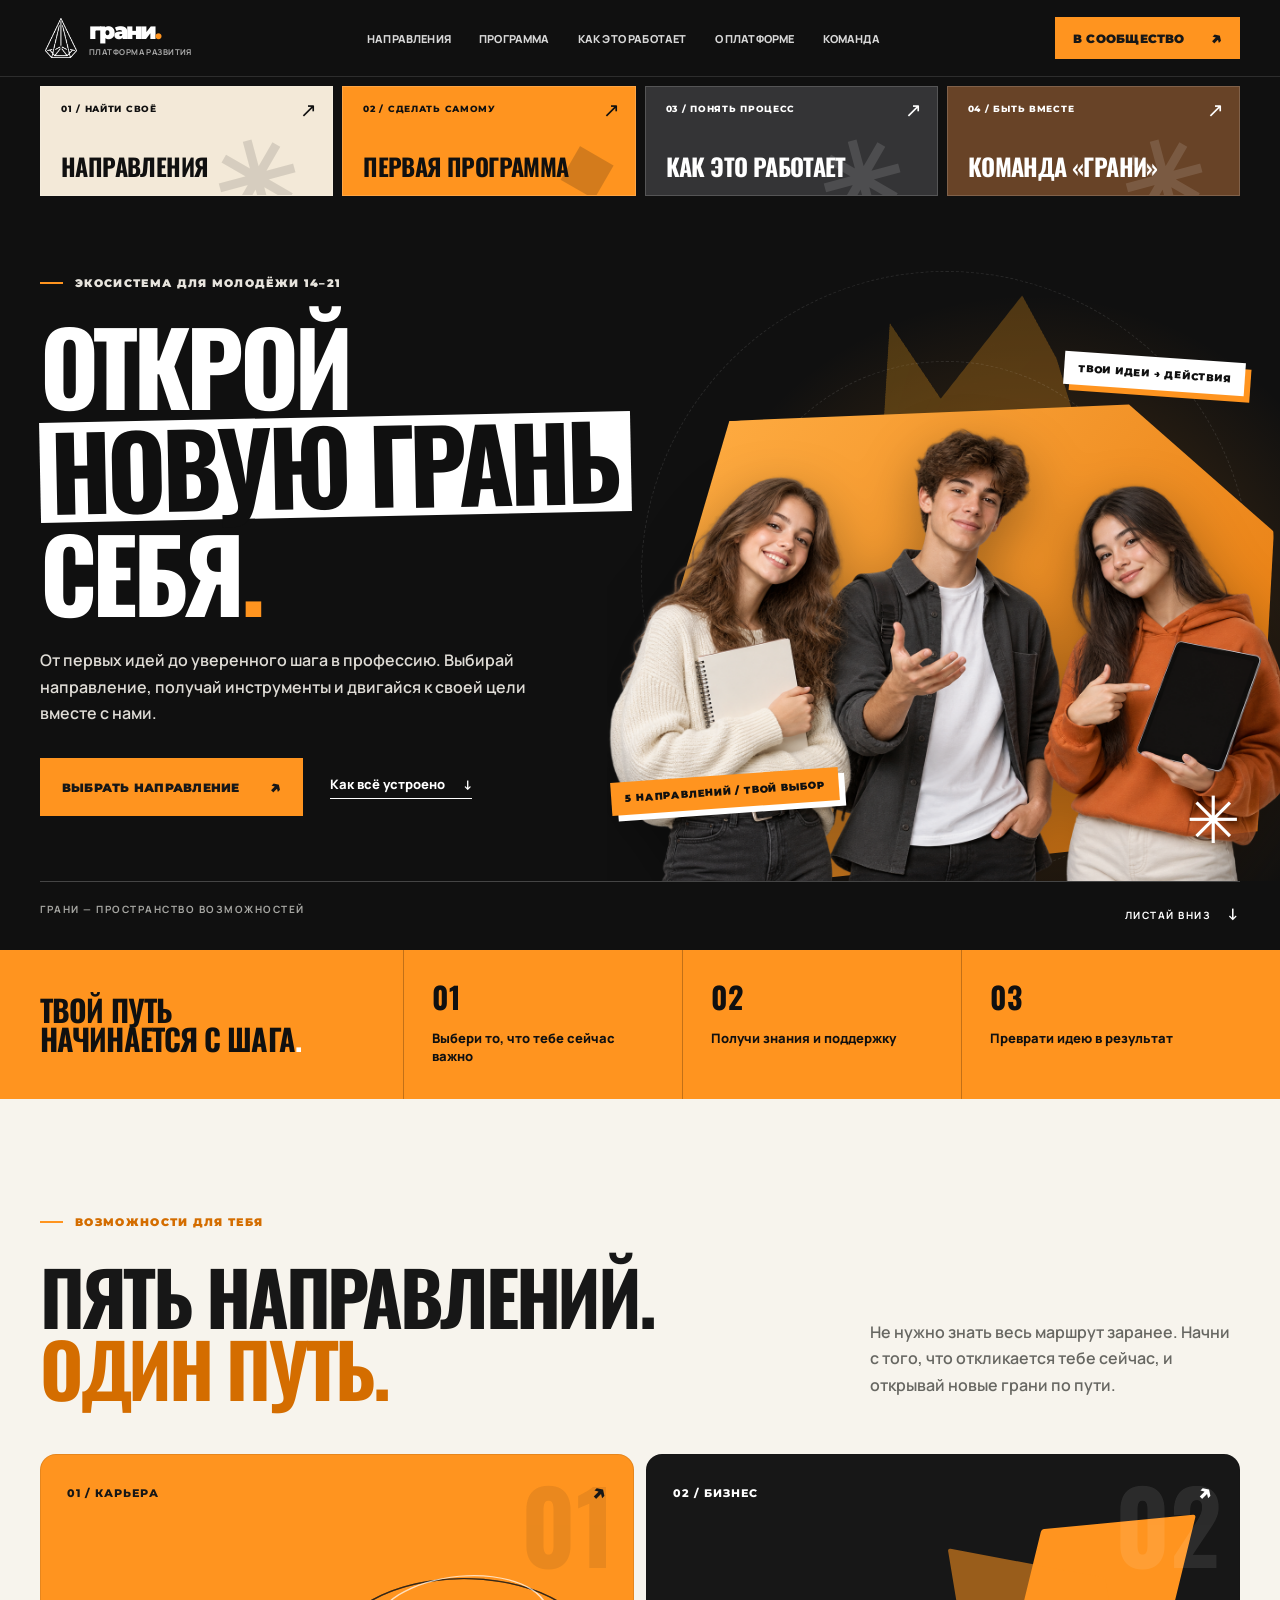
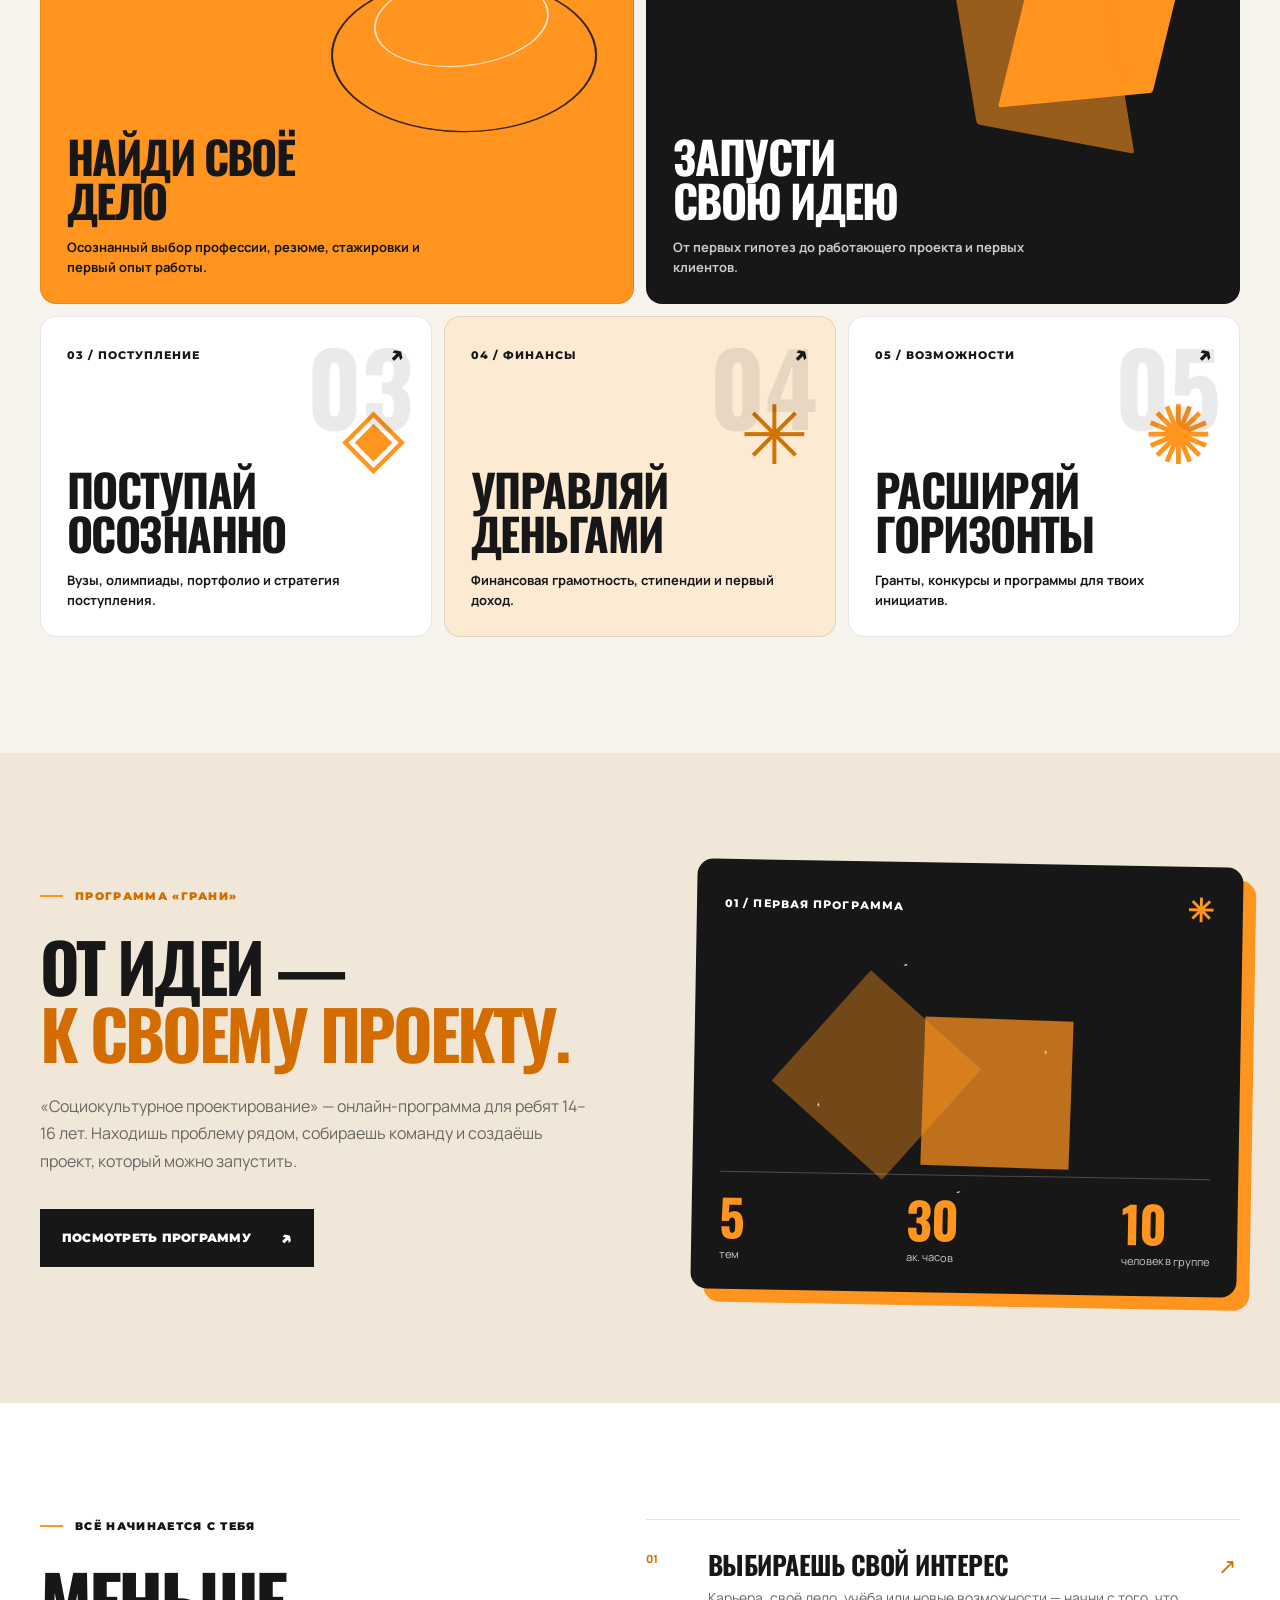
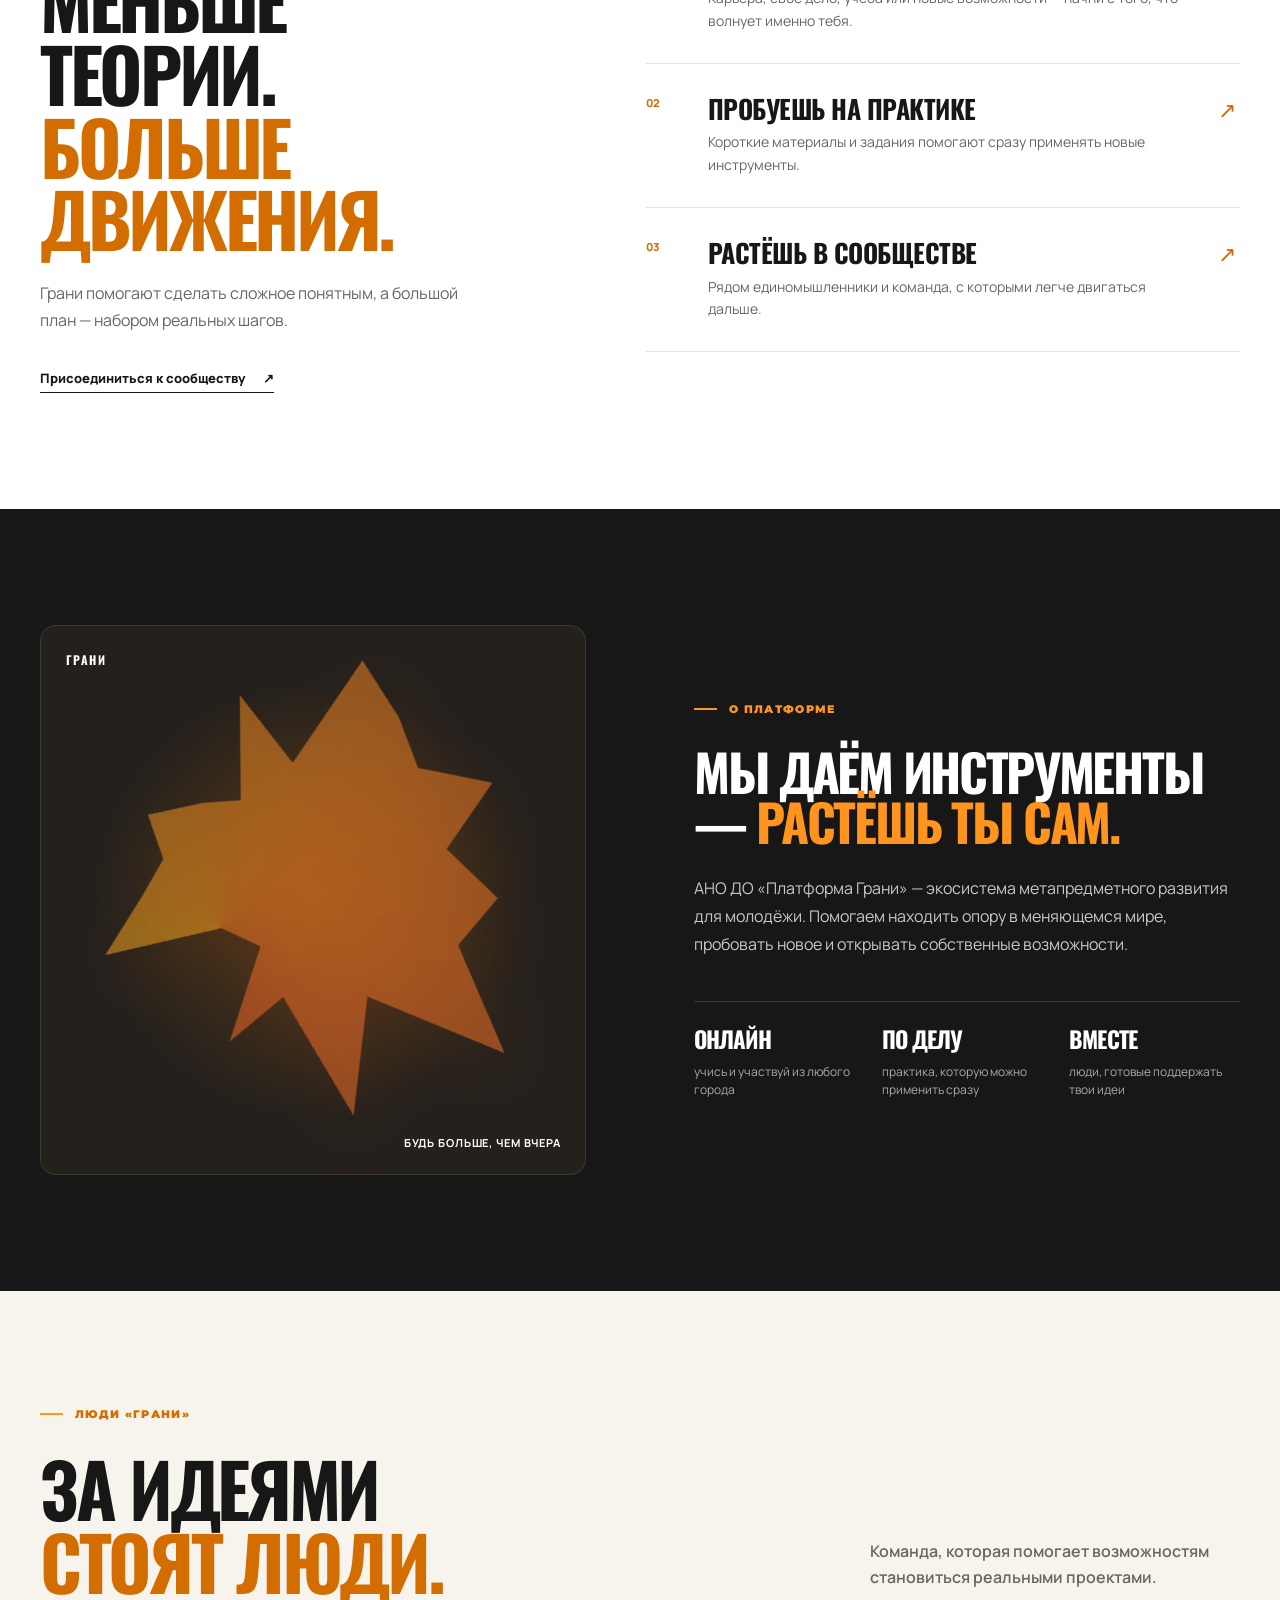
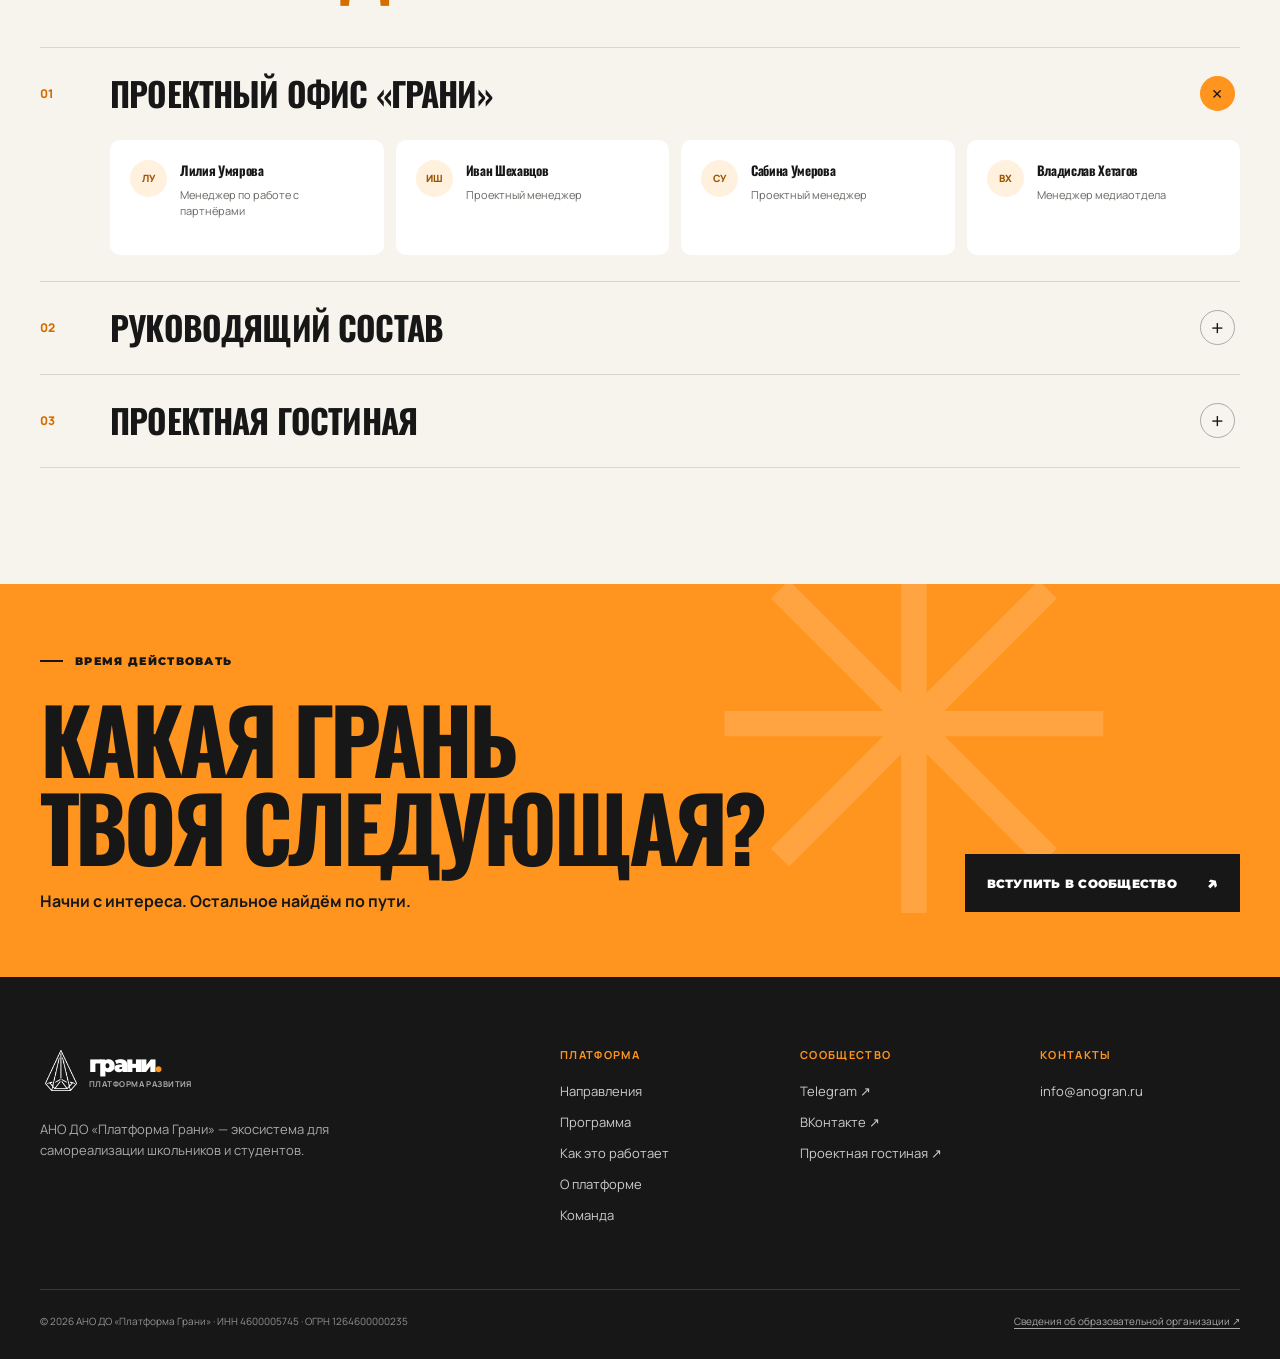
==== commit 40e76fd9: "Remove phone number from Grani site" ====
--- a/index.html
+++ b/index.html
@@ -56,6 +56,6 @@
     </div></div></section>
     <section class="cta" aria-labelledby="cta-title"><div class="shell cta-inner"><div><p class="eyebrow"><span class="eyebrow-line"></span> Время действовать</p><h2 id="cta-title">Какая грань<br>твоя следующая?</h2><p>Начни с интереса. Остальное найдём по пути.</p></div><a class="button button-dark" href="https://t.me/platformgran" target="_blank" rel="noopener noreferrer">Вступить в сообщество <span aria-hidden="true">↗</span></a><span class="cta-star" aria-hidden="true">✳</span></div></section>
   </main>
-  <footer class="site-footer" id="contacts"><div class="shell footer-main"><div class="footer-brand"><a class="brand" href="#top"><span class="brand-mark"><img src="assets/grani-mark.png" alt=""></span><span class="brand-name">грани<span class="brand-dot">.</span><small>платформа развития</small></span></a><p>АНО ДО «Платформа Грани» — экосистема для самореализации школьников и студентов.</p></div><div class="footer-column"><strong>Платформа</strong><a href="#directions">Направления</a><a href="program.html">Программа</a><a href="#how">Как это работает</a><a href="#about">О платформе</a><a href="#team">Команда</a></div><div class="footer-column"><strong>Сообщество</strong><a href="https://t.me/platformgran" target="_blank" rel="noopener noreferrer">Telegram ↗</a><a href="https://vk.ru/platformgrani" target="_blank" rel="noopener noreferrer">ВКонтакте ↗</a><a href="https://t.me/projectgost" target="_blank" rel="noopener noreferrer">Проектная гостиная ↗</a></div><div class="footer-column"><strong>Контакты</strong><a href="mailto:info@anogran.ru">info@anogran.ru</a><a href="tel:+79513302808">+7 951 330-28-08</a></div></div><div class="shell footer-bottom"><span>© 2026 АНО ДО «Платформа Грани» · ИНН 4600005745 · ОГРН 1264600000235</span><a href="https://ano-do-self-realization.ru/%d1%81%d0%b2%d0%b5%d0%b4%d0%b5%d0%bd%d0%b8%d1%8f-%d0%be%d0%b1-%d0%be%d0%b1%d1%80%d0%b0%d0%b7%d0%be%d0%b2%d0%b0%d1%82%d0%b5%d0%bb%d1%8c%d0%bd%d0%be%d0%b9-%d0%be%d1%80%d0%b3%d0%b0%d0%bd%d0%b8%d0%b7/" target="_blank" rel="noopener noreferrer">Сведения об образовательной организации ↗</a></div></footer>
+  <footer class="site-footer" id="contacts"><div class="shell footer-main"><div class="footer-brand"><a class="brand" href="#top"><span class="brand-mark"><img src="assets/grani-mark.png" alt=""></span><span class="brand-name">грани<span class="brand-dot">.</span><small>платформа развития</small></span></a><p>АНО ДО «Платформа Грани» — экосистема для самореализации школьников и студентов.</p></div><div class="footer-column"><strong>Платформа</strong><a href="#directions">Направления</a><a href="program.html">Программа</a><a href="#how">Как это работает</a><a href="#about">О платформе</a><a href="#team">Команда</a></div><div class="footer-column"><strong>Сообщество</strong><a href="https://t.me/platformgran" target="_blank" rel="noopener noreferrer">Telegram ↗</a><a href="https://vk.ru/platformgrani" target="_blank" rel="noopener noreferrer">ВКонтакте ↗</a><a href="https://t.me/projectgost" target="_blank" rel="noopener noreferrer">Проектная гостиная ↗</a></div><div class="footer-column"><strong>Контакты</strong><a href="mailto:info@anogran.ru">info@anogran.ru</a></div></div><div class="shell footer-bottom"><span>© 2026 АНО ДО «Платформа Грани» · ИНН 4600005745 · ОГРН 1264600000235</span><a href="https://ano-do-self-realization.ru/%d1%81%d0%b2%d0%b5%d0%b4%d0%b5%d0%bd%d0%b8%d1%8f-%d0%be%d0%b1-%d0%be%d0%b1%d1%80%d0%b0%d0%b7%d0%be%d0%b2%d0%b0%d1%82%d0%b5%d0%bb%d1%8c%d0%bd%d0%be%d0%b9-%d0%be%d1%80%d0%b3%d0%b0%d0%bd%d0%b8%d0%b7/" target="_blank" rel="noopener noreferrer">Сведения об образовательной организации ↗</a></div></footer>
 </body>
 </html>
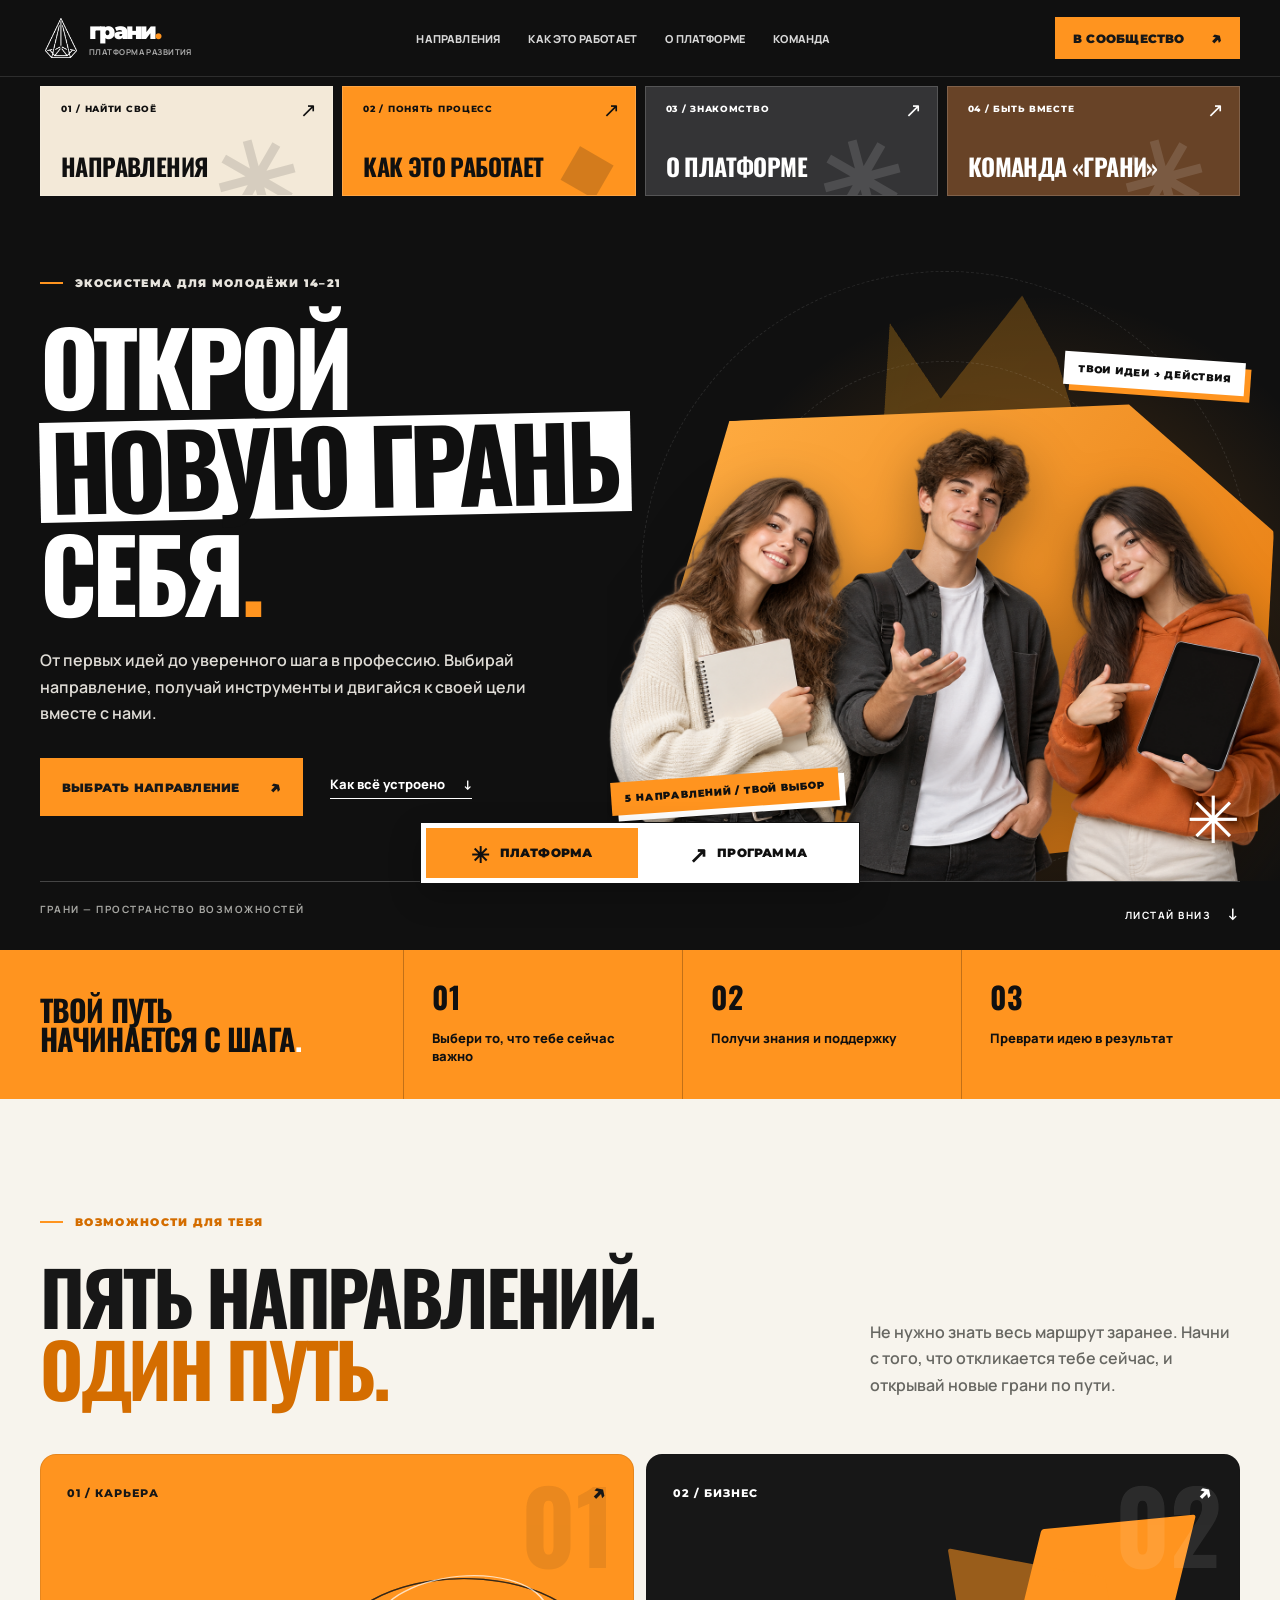
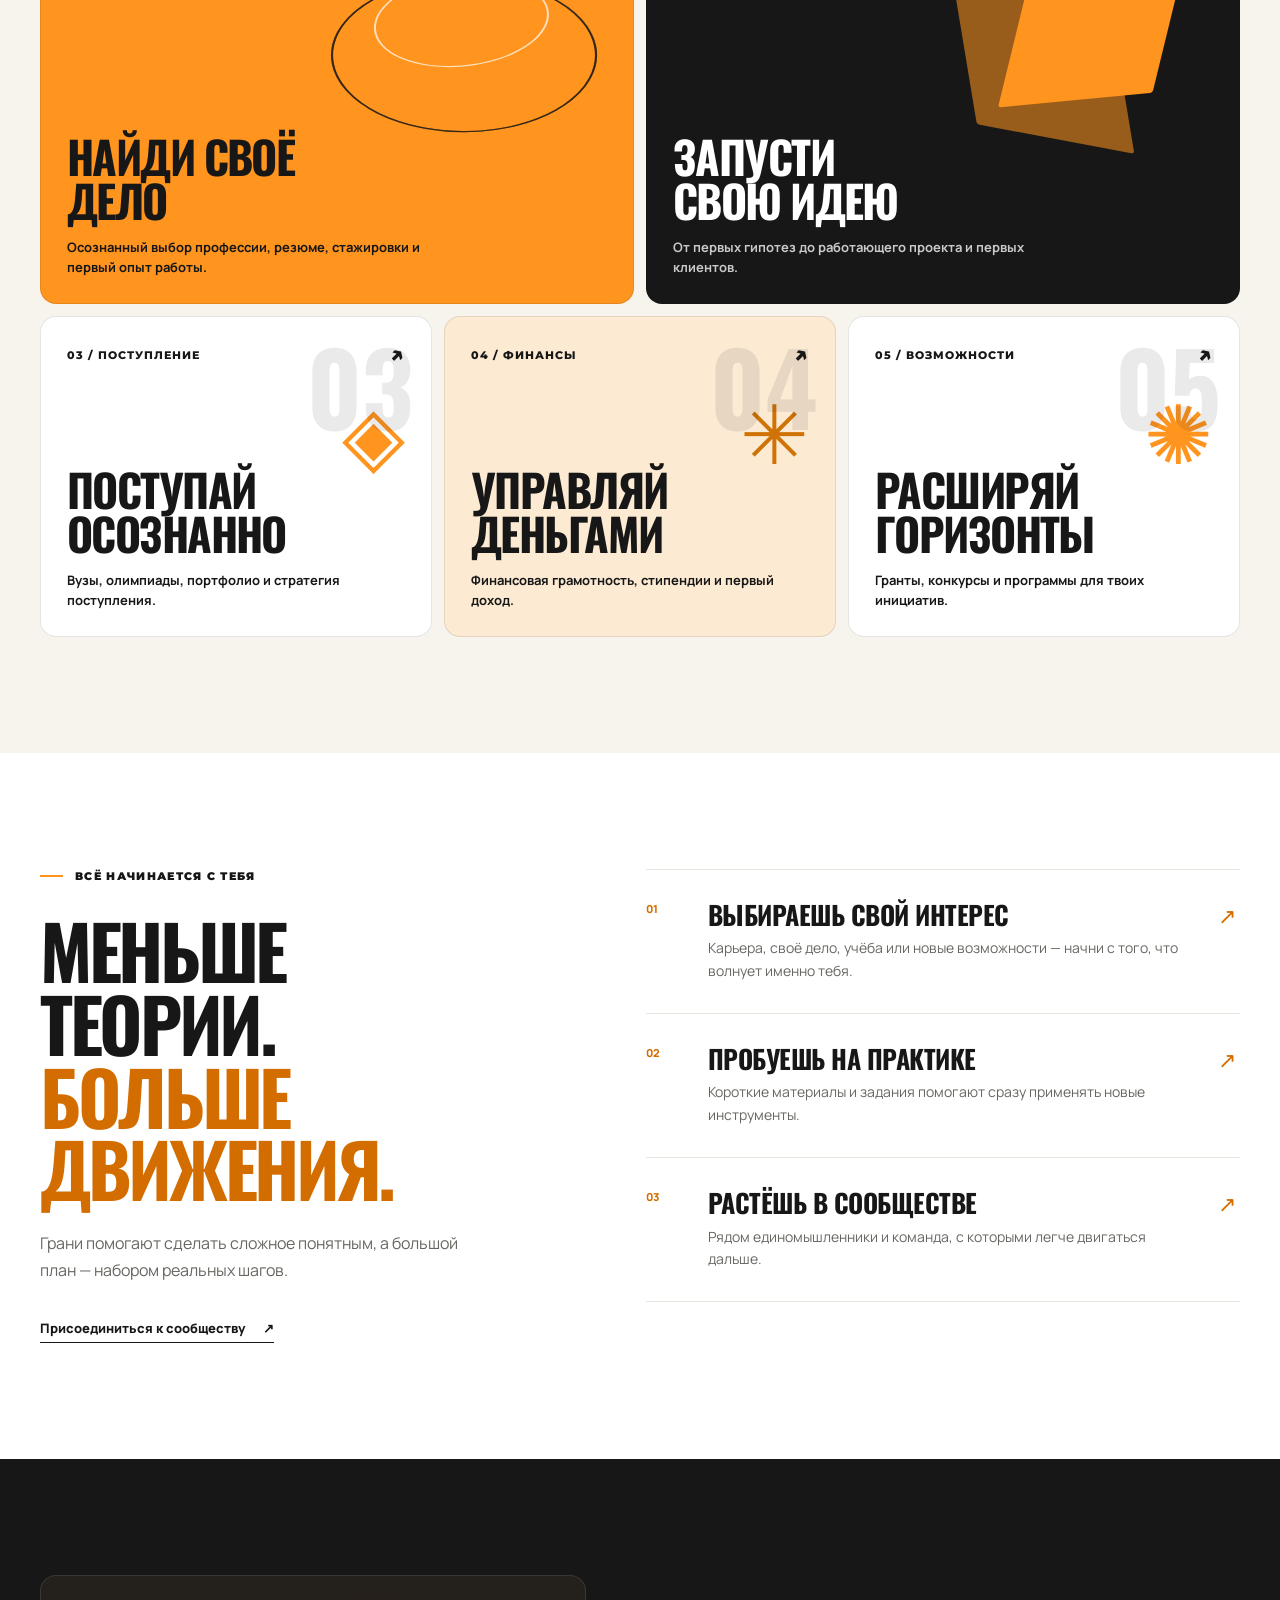
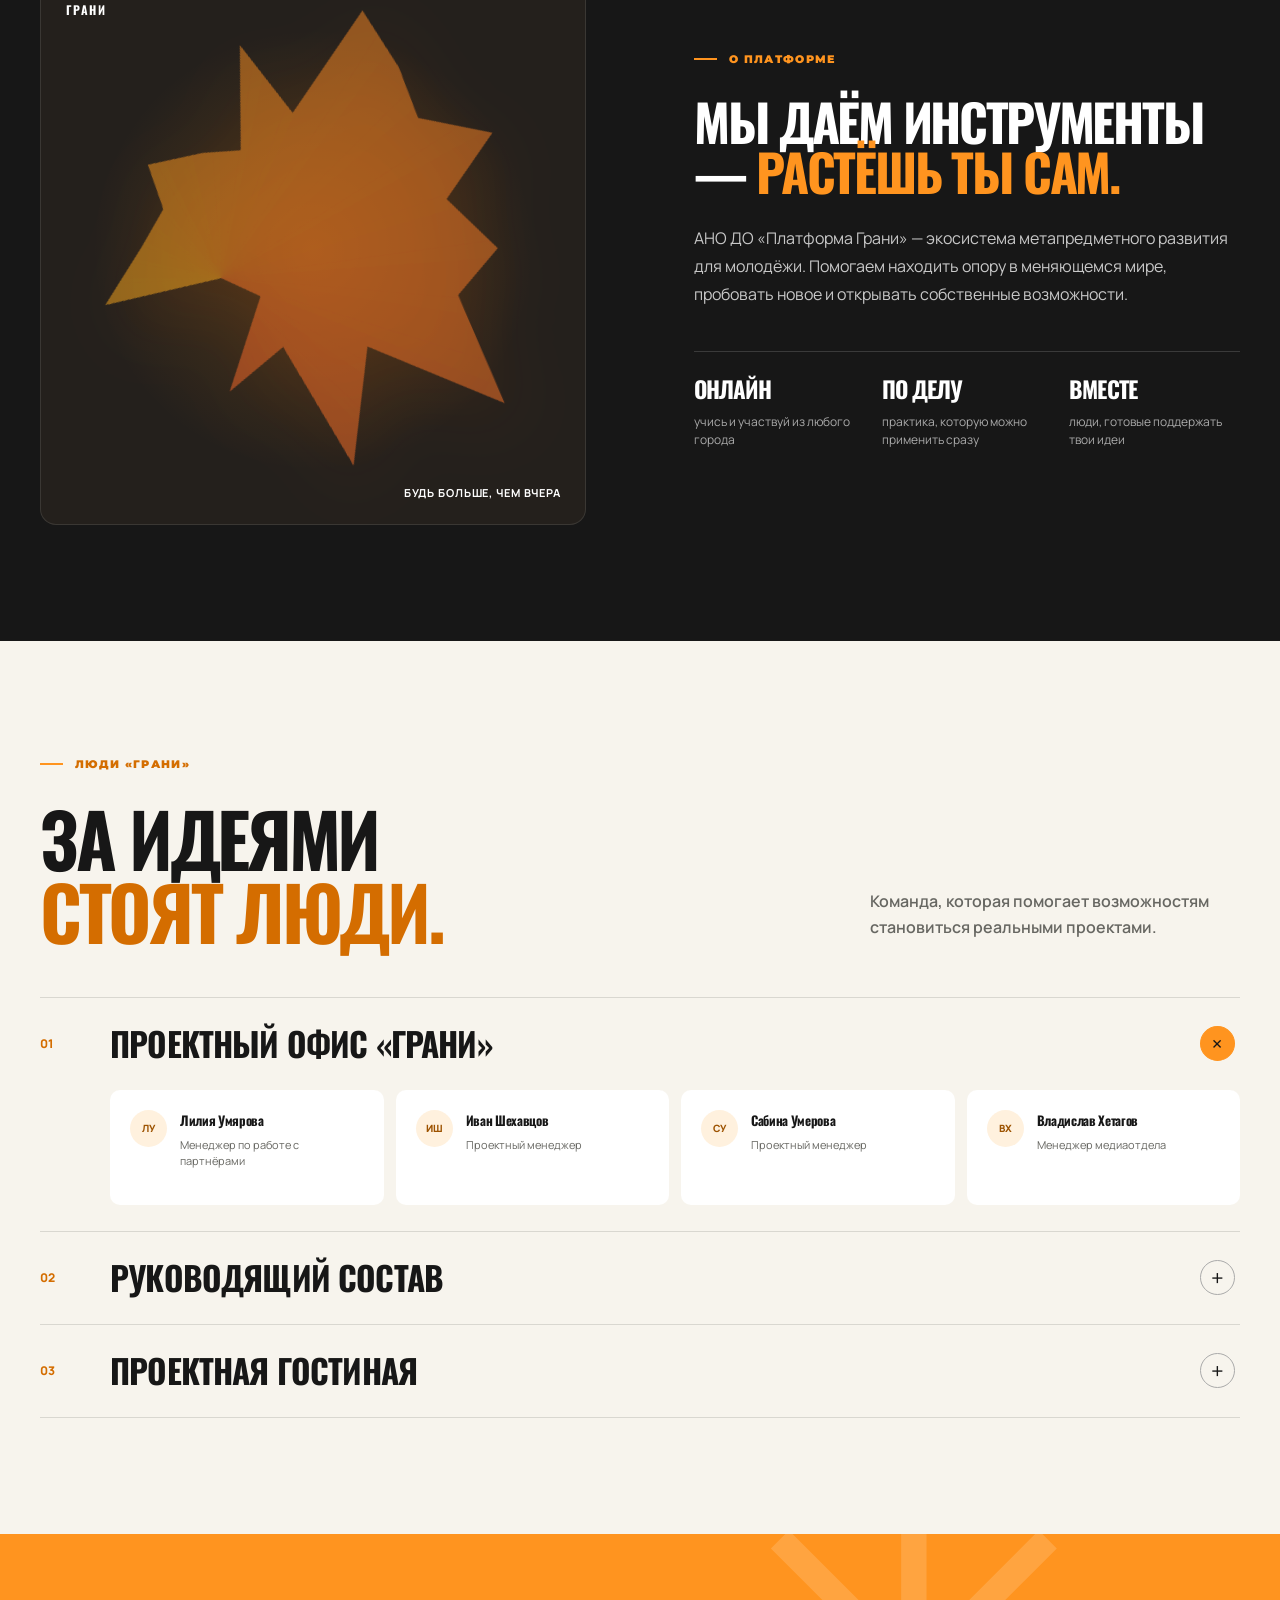
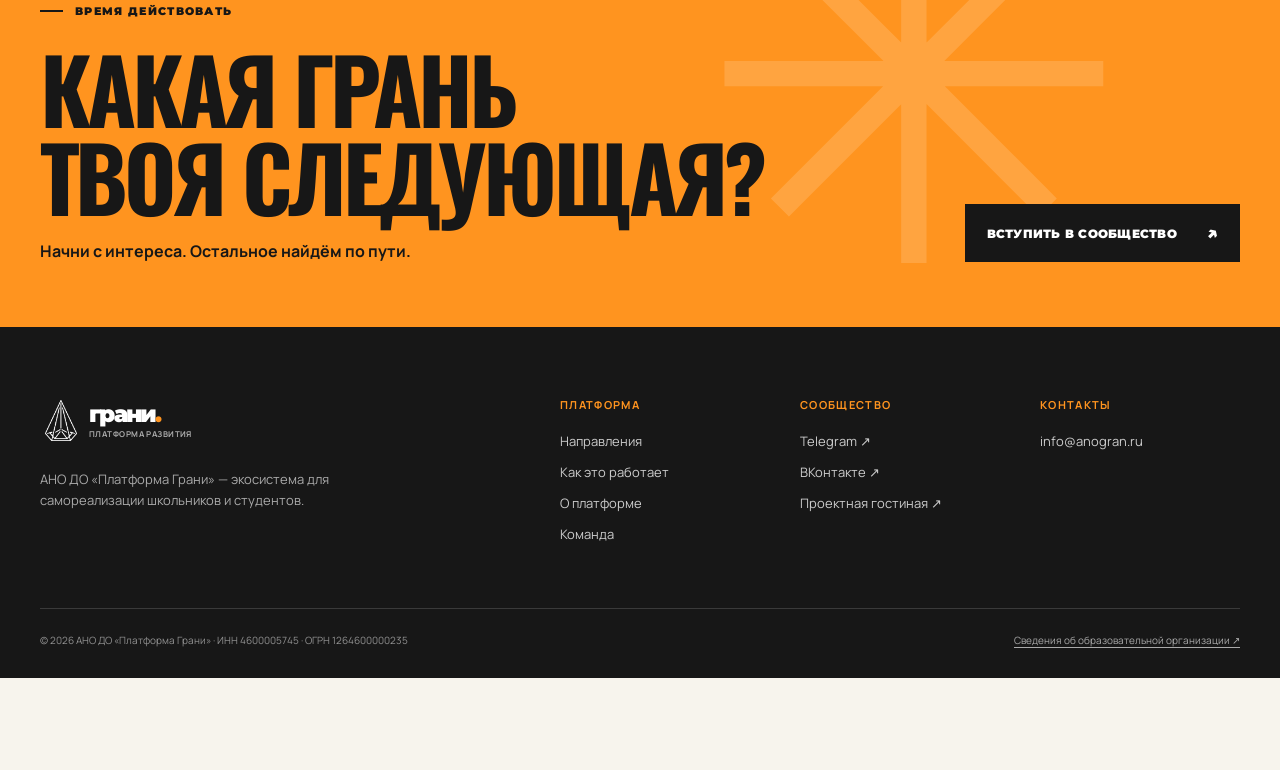
==== commit aa938597: "Move program access to bottom tabs" ====
--- a/index.html
+++ b/index.html
@@ -18,14 +18,14 @@
   <header class="site-header" id="top">
     <div class="shell header-inner">
       <a class="brand" href="#top" aria-label="Грани — на главную"><span class="brand-mark"><img src="assets/grani-mark.png" alt=""></span><span class="brand-name">грани<span class="brand-dot">.</span><small>платформа развития</small></span></a>
-      <nav class="desktop-nav" aria-label="Основная навигация"><a href="#directions">Направления</a><a href="program.html">Программа</a><a href="#how">Как это работает</a><a href="#about">О платформе</a><a href="#team">Команда</a></nav>
+      <nav class="desktop-nav" aria-label="Основная навигация"><a href="#directions">Направления</a><a href="#how">Как это работает</a><a href="#about">О платформе</a><a href="#team">Команда</a></nav>
       <a class="header-action" href="https://t.me/platformgran" target="_blank" rel="noopener noreferrer">В сообщество <span aria-hidden="true">↗</span></a>
       <button class="menu-toggle" type="button" aria-label="Открыть меню" aria-controls="mobile-menu" aria-expanded="false"><span></span><span></span></button>
     </div>
-    <nav class="mobile-nav" id="mobile-menu" aria-label="Мобильная навигация" hidden><a href="#directions">Направления</a><a href="program.html">Программа</a><a href="#how">Как это работает</a><a href="#about">О платформе</a><a href="#team">Команда</a><a href="https://t.me/platformgran" target="_blank" rel="noopener noreferrer">В сообщество ↗</a></nav>
+    <nav class="mobile-nav" id="mobile-menu" aria-label="Мобильная навигация" hidden><a href="#directions">Направления</a><a href="#how">Как это работает</a><a href="#about">О платформе</a><a href="#team">Команда</a><a href="https://t.me/platformgran" target="_blank" rel="noopener noreferrer">В сообщество ↗</a></nav>
   </header>
   <main id="main">
-    <nav class="jump-rail" aria-label="Быстрый выбор"><div class="shell jump-rail-grid"><a href="#directions"><span>01 / Найти своё</span><strong>Направления</strong><i aria-hidden="true">↗</i></a><a href="program.html"><span>02 / Сделать самому</span><strong>Первая программа</strong><i aria-hidden="true">↗</i></a><a href="#how"><span>03 / Понять процесс</span><strong>Как это работает</strong><i aria-hidden="true">↗</i></a><a href="#team"><span>04 / Быть вместе</span><strong>Команда «Грани»</strong><i aria-hidden="true">↗</i></a></div></nav>
+    <nav class="jump-rail" aria-label="Быстрый выбор"><div class="shell jump-rail-grid"><a href="#directions"><span>01 / Найти своё</span><strong>Направления</strong><i aria-hidden="true">↗</i></a><a href="#how"><span>02 / Понять процесс</span><strong>Как это работает</strong><i aria-hidden="true">↗</i></a><a href="#about"><span>03 / Знакомство</span><strong>О платформе</strong><i aria-hidden="true">↗</i></a><a href="#team"><span>04 / Быть вместе</span><strong>Команда «Грани»</strong><i aria-hidden="true">↗</i></a></div></nav>
     <section class="hero" aria-labelledby="hero-title">
       <div class="hero-grid shell">
         <div class="hero-copy"><p class="eyebrow hero-eyebrow"><span class="eyebrow-line"></span> Экосистема для молодёжи 14–21</p><h1 id="hero-title"><span class="hero-line">Открой</span><span class="hero-line hero-line-box">новую грань</span><span class="hero-line">себя<span class="period">.</span></span></h1><p class="hero-lead">От первых идей до уверенного шага в профессию. Выбирай направление, получай инструменты и двигайся к своей цели вместе с нами.</p><div class="hero-actions"><a class="button button-orange" href="#directions">Выбрать направление <span aria-hidden="true">↗</span></a><a class="text-link hero-link" href="#how">Как всё устроено <span aria-hidden="true">↓</span></a></div></div>
@@ -41,12 +41,6 @@
       <article class="direction-card pale-card"><div class="card-top"><span>04 / Финансы</span><span aria-hidden="true">↗</span></div><div class="card-symbol" aria-hidden="true">✳</div><div><h3>Управляй<br>деньгами</h3><p>Финансовая грамотность, стипендии и первый доход.</p></div></article>
       <article class="direction-card light-card"><div class="card-top"><span>05 / Возможности</span><span aria-hidden="true">↗</span></div><div class="card-symbol" aria-hidden="true">✺</div><div><h3>Расширяй<br>горизонты</h3><p>Гранты, конкурсы и программы для твоих инициатив.</p></div></article>
     </div></div></section>
-    <section class="featured-program" id="featured-program" aria-labelledby="featured-title">
-      <div class="shell featured-grid">
-        <div class="featured-copy"><p class="eyebrow"><span class="eyebrow-line"></span> Программа «Грани»</p><h2 id="featured-title">От идеи —<br><span>к своему проекту.</span></h2><p>«Социокультурное проектирование» — онлайн-программа для ребят 14–16 лет. Находишь проблему рядом, собираешь команду и создаёшь проект, который можно запустить.</p><a class="button button-dark" href="program.html">Посмотреть программу <span aria-hidden="true">↗</span></a></div>
-        <div class="featured-panel"><div class="featured-panel-top"><span>01 / Первая программа</span><span aria-hidden="true">✳</span></div><div class="featured-panel-art" aria-hidden="true"><span></span><span></span><span></span></div><div class="featured-facts"><div><strong>5</strong><span>тем</span></div><div><strong>30</strong><span>ак. часов</span></div><div><strong>10</strong><span>человек в группе</span></div></div></div>
-      </div>
-    </section>
     <section class="section how" id="how" aria-labelledby="how-title"><div class="shell how-grid"><div class="how-heading"><p class="eyebrow"><span class="eyebrow-line"></span> Всё начинается с тебя</p><h2 id="how-title">Меньше теории.<br><span>Больше движения.</span></h2><p>Грани помогают сделать сложное понятным, а большой план — набором реальных шагов.</p><a class="text-link" href="https://t.me/platformgran" target="_blank" rel="noopener noreferrer">Присоединиться к сообществу <span aria-hidden="true">↗</span></a></div><div class="how-list"><div class="how-item"><span class="how-number">01</span><div><h3>Выбираешь свой интерес</h3><p>Карьера, своё дело, учёба или новые возможности — начни с того, что волнует именно тебя.</p></div><span class="how-arrow" aria-hidden="true">↗</span></div><div class="how-item"><span class="how-number">02</span><div><h3>Пробуешь на практике</h3><p>Короткие материалы и задания помогают сразу применять новые инструменты.</p></div><span class="how-arrow" aria-hidden="true">↗</span></div><div class="how-item"><span class="how-number">03</span><div><h3>Растёшь в сообществе</h3><p>Рядом единомышленники и команда, с которыми легче двигаться дальше.</p></div><span class="how-arrow" aria-hidden="true">↗</span></div></div></div></section>
     <section class="section about" id="about" aria-labelledby="about-title"><div class="shell about-grid"><div class="about-visual" aria-hidden="true"><span class="about-visual-word">ГРАНИ</span><img src="assets/brand-prism.png" alt=""><span class="about-visual-caption">будь больше, чем вчера</span></div><div class="about-copy"><p class="eyebrow"><span class="eyebrow-line"></span> О платформе</p><h2 id="about-title">Мы даём инструменты — <span>растёшь ты сам.</span></h2><p>АНО ДО «Платформа Грани» — экосистема метапредметного развития для молодёжи. Помогаем находить опору в меняющемся мире, пробовать новое и открывать собственные возможности.</p><div class="about-values"><div><strong>Онлайн</strong><span>учись и участвуй из любого города</span></div><div><strong>По делу</strong><span>практика, которую можно применить сразу</span></div><div><strong>Вместе</strong><span>люди, готовые поддержать твои идеи</span></div></div></div></div></section>
     <section class="section team" id="team" aria-labelledby="team-title"><div class="shell"><div class="section-heading team-heading"><div><p class="eyebrow"><span class="eyebrow-line"></span> Люди «Грани»</p><h2 id="team-title">За идеями<br><span>стоят люди.</span></h2></div><p>Команда, которая помогает возможностям становиться реальными проектами.</p></div><div class="team-groups">
@@ -56,6 +50,7 @@
     </div></div></section>
     <section class="cta" aria-labelledby="cta-title"><div class="shell cta-inner"><div><p class="eyebrow"><span class="eyebrow-line"></span> Время действовать</p><h2 id="cta-title">Какая грань<br>твоя следующая?</h2><p>Начни с интереса. Остальное найдём по пути.</p></div><a class="button button-dark" href="https://t.me/platformgran" target="_blank" rel="noopener noreferrer">Вступить в сообщество <span aria-hidden="true">↗</span></a><span class="cta-star" aria-hidden="true">✳</span></div></section>
   </main>
-  <footer class="site-footer" id="contacts"><div class="shell footer-main"><div class="footer-brand"><a class="brand" href="#top"><span class="brand-mark"><img src="assets/grani-mark.png" alt=""></span><span class="brand-name">грани<span class="brand-dot">.</span><small>платформа развития</small></span></a><p>АНО ДО «Платформа Грани» — экосистема для самореализации школьников и студентов.</p></div><div class="footer-column"><strong>Платформа</strong><a href="#directions">Направления</a><a href="program.html">Программа</a><a href="#how">Как это работает</a><a href="#about">О платформе</a><a href="#team">Команда</a></div><div class="footer-column"><strong>Сообщество</strong><a href="https://t.me/platformgran" target="_blank" rel="noopener noreferrer">Telegram ↗</a><a href="https://vk.ru/platformgrani" target="_blank" rel="noopener noreferrer">ВКонтакте ↗</a><a href="https://t.me/projectgost" target="_blank" rel="noopener noreferrer">Проектная гостиная ↗</a></div><div class="footer-column"><strong>Контакты</strong><a href="mailto:info@anogran.ru">info@anogran.ru</a></div></div><div class="shell footer-bottom"><span>© 2026 АНО ДО «Платформа Грани» · ИНН 4600005745 · ОГРН 1264600000235</span><a href="https://ano-do-self-realization.ru/%d1%81%d0%b2%d0%b5%d0%b4%d0%b5%d0%bd%d0%b8%d1%8f-%d0%be%d0%b1-%d0%be%d0%b1%d1%80%d0%b0%d0%b7%d0%be%d0%b2%d0%b0%d1%82%d0%b5%d0%bb%d1%8c%d0%bd%d0%be%d0%b9-%d0%be%d1%80%d0%b3%d0%b0%d0%bd%d0%b8%d0%b7/" target="_blank" rel="noopener noreferrer">Сведения об образовательной организации ↗</a></div></footer>
+  <footer class="site-footer" id="contacts"><div class="shell footer-main"><div class="footer-brand"><a class="brand" href="#top"><span class="brand-mark"><img src="assets/grani-mark.png" alt=""></span><span class="brand-name">грани<span class="brand-dot">.</span><small>платформа развития</small></span></a><p>АНО ДО «Платформа Грани» — экосистема для самореализации школьников и студентов.</p></div><div class="footer-column"><strong>Платформа</strong><a href="#directions">Направления</a><a href="#how">Как это работает</a><a href="#about">О платформе</a><a href="#team">Команда</a></div><div class="footer-column"><strong>Сообщество</strong><a href="https://t.me/platformgran" target="_blank" rel="noopener noreferrer">Telegram ↗</a><a href="https://vk.ru/platformgrani" target="_blank" rel="noopener noreferrer">ВКонтакте ↗</a><a href="https://t.me/projectgost" target="_blank" rel="noopener noreferrer">Проектная гостиная ↗</a></div><div class="footer-column"><strong>Контакты</strong><a href="mailto:info@anogran.ru">info@anogran.ru</a></div></div><div class="shell footer-bottom"><span>© 2026 АНО ДО «Платформа Грани» · ИНН 4600005745 · ОГРН 1264600000235</span><a href="https://ano-do-self-realization.ru/%d1%81%d0%b2%d0%b5%d0%b4%d0%b5%d0%bd%d0%b8%d1%8f-%d0%be%d0%b1-%d0%be%d0%b1%d1%80%d0%b0%d0%b7%d0%be%d0%b2%d0%b0%d1%82%d0%b5%d0%bb%d1%8c%d0%bd%d0%be%d0%b9-%d0%be%d1%80%d0%b3%d0%b0%d0%bd%d0%b8%d0%b7/" target="_blank" rel="noopener noreferrer">Сведения об образовательной организации ↗</a></div></footer>
+  <nav class="bottom-tabs" aria-label="Разделы сайта"><a href="index.html" aria-current="page"><span aria-hidden="true">✳</span>Платформа</a><a href="program.html"><span aria-hidden="true">↗</span>Программа</a></nav>
 </body>
 </html>
--- a/styles.css
+++ b/styles.css
@@ -27,26 +27,4 @@
 @media(max-width:600px){.shell{width:min(100% - 36px,1360px)}.mobile-nav{padding-inline:18px}.hero-copy{padding:62px 0 10px}.eyebrow{font-size:9px;letter-spacing:.1em;margin-bottom:22px}.hero h1{font-size:clamp(48px,11vw,70px)}.hero-lead{font-size:14px;margin-top:23px}.hero-actions{gap:22px;margin-top:28px}.button{width:100%;justify-content:space-between}.hero-art{height:295px}.art-prism{width:330px}.art-orbit-one{width:250px;height:250px}.art-orbit-two{width:370px;height:370px}.art-note{font-size:8px;padding:8px}.art-note-top{right:2%;top:10%}.art-note-bottom{left:2%;bottom:8%}.art-spark{font-size:46px}.hero-bottom{font-size:8px}.intro-grid{grid-template-columns:1fr;gap:0;padding:27px 0}.intro-title{font-size:20px;margin-bottom:8px}.intro-step{border-left:0;border-top:1px solid rgba(255,255,255,.14);display:flex;gap:20px;align-items:center;padding:13px 0}.intro-step span{margin:0}.intro-step p{max-width:none;font-size:12px}.section{padding:72px 0}.section-heading{display:block;margin-bottom:34px}.section-heading>p{margin-top:20px;font-size:14px}h2{font-size:clamp(37px,9vw,50px)}.directions-grid{grid-template-columns:1fr;gap:10px}.direction-card,.direction-card-feature,.direction-card:last-child{grid-column:span 1;min-height:300px;padding:22px}.direction-card-feature{min-height:360px}.direction-card h3{font-size:31px}.card-symbol{font-size:60px}.how-grid{gap:38px}.how-item{grid-template-columns:32px 1fr 16px;gap:10px;padding:23px 0}.how-item h3{font-size:17px}.how-item p{font-size:12px}.about-visual{height:310px}.about-visual img{width:275px}.about-copy h2{font-size:38px}.about-copy>p:not(.eyebrow){font-size:14px}.about-values{gap:10px}.about-values strong{font-size:13px}.about-values span{font-size:10px}.team-group summary{grid-template-columns:37px 1fr 32px;min-height:76px}.team-group summary strong{font-size:17px}.details-icon{width:29px;height:29px;font-size:18px}.people-grid{grid-template-columns:1fr;padding-left:0}.person{min-height:80px}.cta-inner{min-height:410px;display:block;padding-top:60px;padding-bottom:50px}.cta h2{font-size:45px}.cta p:last-child{font-size:14px}.cta .button{margin-top:36px}.cta-star{font-size:350px;right:-80px;top:-100px}.footer-main{grid-template-columns:1fr 1fr;gap:38px 18px;padding:54px 0}.footer-brand{grid-column:1/-1}.footer-bottom{display:block}.footer-bottom a{display:block;margin-top:14px}}
 @media(prefers-reduced-motion:reduce){html{scroll-behavior:auto}.art-prism{animation:none}*,*::before,*::after{transition-duration:.01ms!important}}
 
-/* Featured learning program connects the platform overview to the course page. */
-.featured-program{padding:104px 0;background:#fff}
-.featured-grid{display:grid;grid-template-columns:1fr 1fr;gap:9%;align-items:center}
-.featured-copy .eyebrow{color:var(--orange-deep)}
-.featured-copy h2{max-width:650px}
-.featured-copy>p:not(.eyebrow){max-width:570px;margin:27px 0 34px;color:var(--muted);font-size:16px;line-height:1.7}
-.featured-copy .button{width:max-content}
-.featured-panel{min-height:430px;padding:28px;position:relative;overflow:hidden;display:flex;flex-direction:column;justify-content:space-between;background:var(--ink);color:#fff;border-radius:8px}
-.featured-panel-top,.featured-facts{display:flex;align-items:center;justify-content:space-between;position:relative;z-index:2}
-.featured-panel-top{font-size:11px;letter-spacing:.1em;text-transform:uppercase;font-weight:800}
-.featured-panel-top span:last-child{font-size:32px;color:var(--orange);line-height:1}
-.featured-panel-art{position:absolute;inset:16% 10% 19%;display:grid;place-items:center;transform:rotate(-19deg)}
-.featured-panel-art span{position:absolute;width:48%;aspect-ratio:1;background:var(--orange);clip-path:polygon(50% 0,100% 50%,50% 100%,0 50%);filter:drop-shadow(0 10px 30px rgba(255,143,15,.2))}
-.featured-panel-art span:nth-child(1){transform:translate(-42%,-12%) rotate(15deg);opacity:.4}
-.featured-panel-art span:nth-child(2){transform:translate(10%,14%) rotate(-25deg);opacity:.72}
-.featured-panel-art span:nth-child(3){transform:translate(-15%,-2%) rotate(5deg);border:2px solid #fff;background:transparent;width:54%;opacity:.8}
-.featured-facts{align-items:start;gap:14px;padding-top:18px;border-top:1px solid rgba(255,255,255,.22)}
-.featured-facts div{display:flex;flex-direction:column;gap:6px;min-width:0}
-.featured-facts strong{font-family:var(--display);font-size:36px;line-height:1;letter-spacing:-.06em;color:var(--orange)}
-.featured-facts span{font-size:11px;color:#c8c8c8;line-height:1.4}
 @media(max-width:950px){.desktop-nav,.header-action{display:none}.menu-toggle{display:flex}.header-inner{justify-content:space-between}}
-@media(max-width:820px){.featured-program{padding:84px 0}.featured-grid{grid-template-columns:1fr;gap:38px}.featured-panel{min-height:360px}}
-@media(max-width:600px){.featured-program{padding:70px 0}.featured-copy>p:not(.eyebrow){font-size:14px;margin:20px 0 26px}.featured-copy .button{width:100%}.featured-panel{min-height:325px;padding:22px}.featured-facts strong{font-size:28px}.featured-facts span{font-size:9px}}
--- a/campaign.css
+++ b/campaign.css
@@ -1,6 +1,6 @@
 /* 2026 campaign direction: energetic learning-school typography in Grani colors. */
 :root{--display:'Oswald','Arial Narrow',Arial,sans-serif;--black:#101010;--orange:#ff941f;--orange-deep:#d46d00;--cream:#f7f4ed}
-body{background:var(--cream)}
+body{background:var(--cream);padding-bottom:92px}
 .brand-name{font-family:'Montserrat',Arial,sans-serif}
 .site-header{background:var(--black)}
 .header-inner{height:76px}
@@ -12,6 +12,13 @@
 h2{font-size:clamp(54px,5.8vw,86px);font-weight:700;line-height:.98;letter-spacing:-.045em;text-transform:uppercase}
 .section-heading>p{font-weight:600}
 .section{padding:116px 0}
+
+/* One persistent place to switch between the platform and its program. */
+.bottom-tabs{position:fixed;z-index:100;left:50%;bottom:16px;transform:translateX(-50%);display:grid;grid-template-columns:1fr 1fr;gap:4px;width:min(440px,calc(100% - 32px));padding:5px;background:#fff;border:1px solid var(--black);box-shadow:0 12px 32px rgba(0,0,0,.22)}
+.bottom-tabs a{display:flex;align-items:center;justify-content:center;gap:10px;min-height:50px;padding:9px 16px;font:900 12px/1 'Montserrat',Arial,sans-serif;letter-spacing:.02em;text-transform:uppercase;color:var(--black);transition:background .2s}
+.bottom-tabs a:hover{background:var(--cream)}
+.bottom-tabs a[aria-current=page],.bottom-tabs a[aria-current=page]:hover{background:var(--orange)}
+.bottom-tabs span{font:700 22px/1 var(--display)}
 
 /* Short, colorful routes borrow the quick-scanning feel of education sites. */
 .jump-rail{background:var(--black);padding:9px 0 20px;color:#fff}
@@ -72,11 +79,6 @@
 .direction-card::after{position:absolute;right:18px;top:28px;font:700 100px/.8 var(--display);opacity:.09;pointer-events:none}
 .direction-card:nth-child(1)::after{content:'01'}.direction-card:nth-child(2)::after{content:'02'}.direction-card:nth-child(3)::after{content:'03'}.direction-card:nth-child(4)::after{content:'04'}.direction-card:nth-child(5)::after{content:'05'}
 .direction-card .card-top{font-family:'Montserrat',Arial,sans-serif}
-.featured-program{background:#f1e7d9;padding:110px 0}
-.featured-copy h2{font-size:clamp(58px,5.3vw,80px)}
-.featured-panel{border-radius:16px;transform:rotate(1deg);box-shadow:13px 13px 0 var(--orange)}
-.featured-panel-top{font-family:'Montserrat',Arial,sans-serif}
-.featured-facts strong{font-size:50px;letter-spacing:-.02em}
 .how{background:#fff}
 .how-item h3{font:700 26px/1.05 var(--display);text-transform:uppercase;letter-spacing:-.02em}
 .about{background:#171717}
@@ -140,6 +142,9 @@
   .hero-art .art-orbit-two{width:500px;height:500px}
 }
 @media(max-width:600px){
+  body{padding-bottom:calc(75px + env(safe-area-inset-bottom))}
+  .bottom-tabs{bottom:0;width:100%;gap:0;padding:5px 10px calc(5px + env(safe-area-inset-bottom));border:0;border-top:1px solid var(--black);box-shadow:0 -8px 24px rgba(0,0,0,.16)}
+  .bottom-tabs a{min-height:54px;font-size:11px}
   h2{font-size:clamp(48px,13vw,67px)}
   .section{padding:76px 0}
   .jump-rail a{flex-basis:190px;min-height:90px;padding:13px}
@@ -161,9 +166,6 @@
   .intro-title{font-size:27px}
   .intro-step span{font-size:25px}
   .direction-card h3{font-size:39px}
-  .featured-program{padding:80px 0}
-  .featured-copy h2{font-size:clamp(50px,12vw,66px)}
-  .featured-panel{transform:none;box-shadow:8px 8px 0 var(--orange)}
   .how-item h3{font-size:23px}
   .team-group summary strong{font-size:22px}
   .cta h2,.program-apply h2{font-size:clamp(56px,13vw,70px)}
@@ -176,3 +178,4 @@
   .faq-list summary{font-size:20px}
 }
 @media(prefers-reduced-motion:reduce){.jump-rail a{transition:none}}
+@media print{body{padding-bottom:0}.bottom-tabs{display:none}}
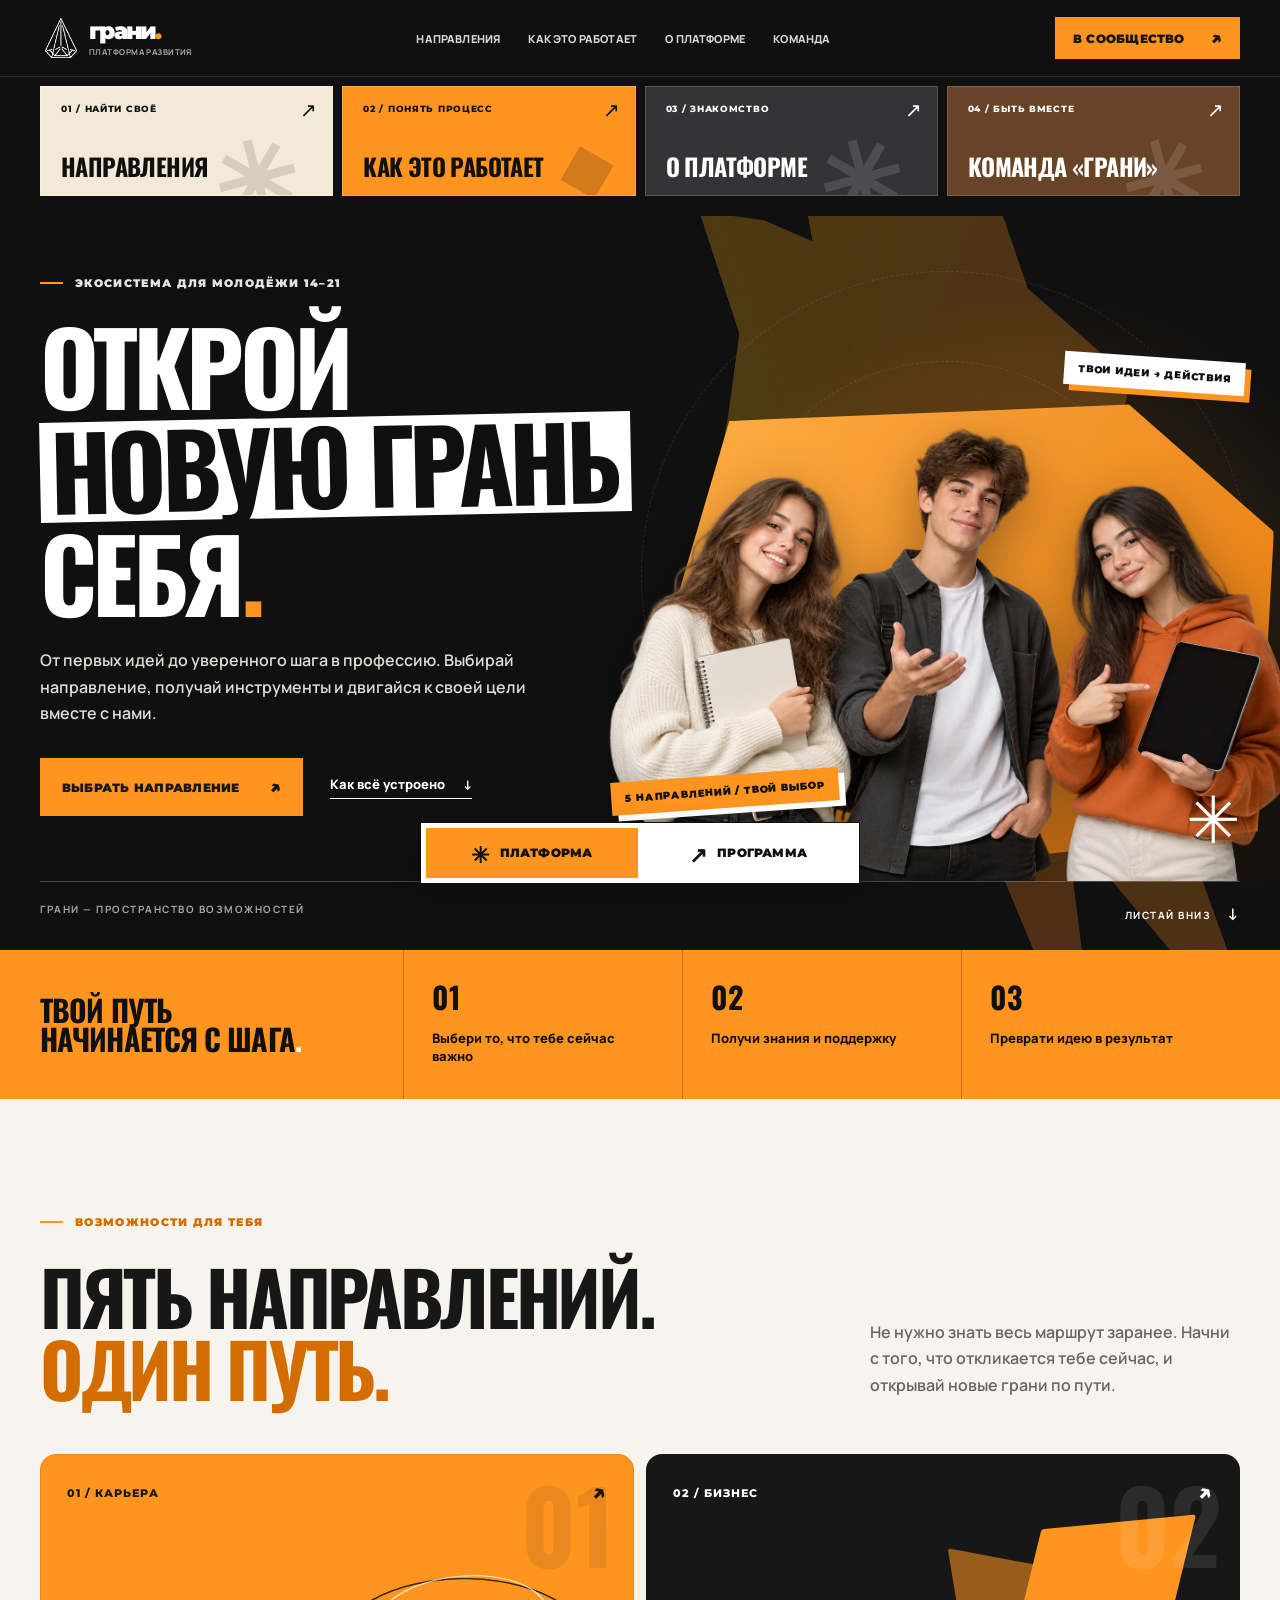
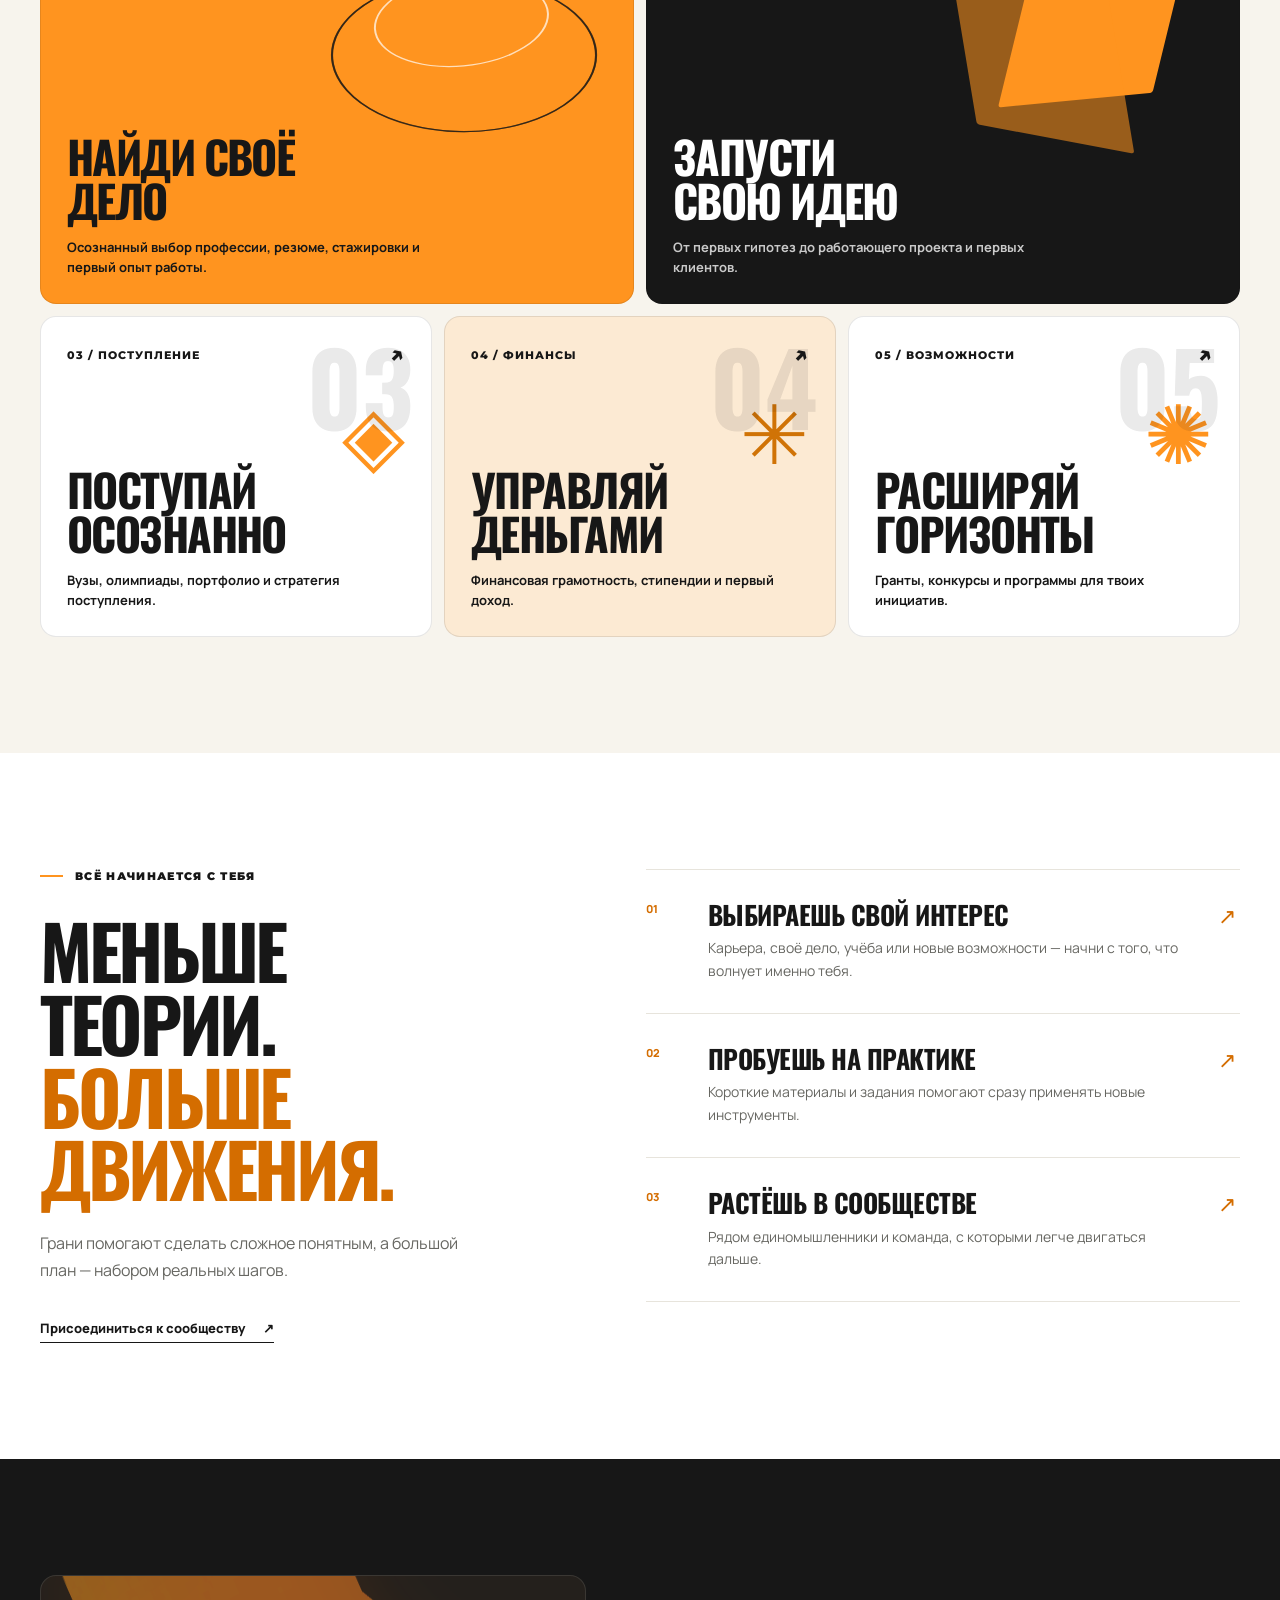
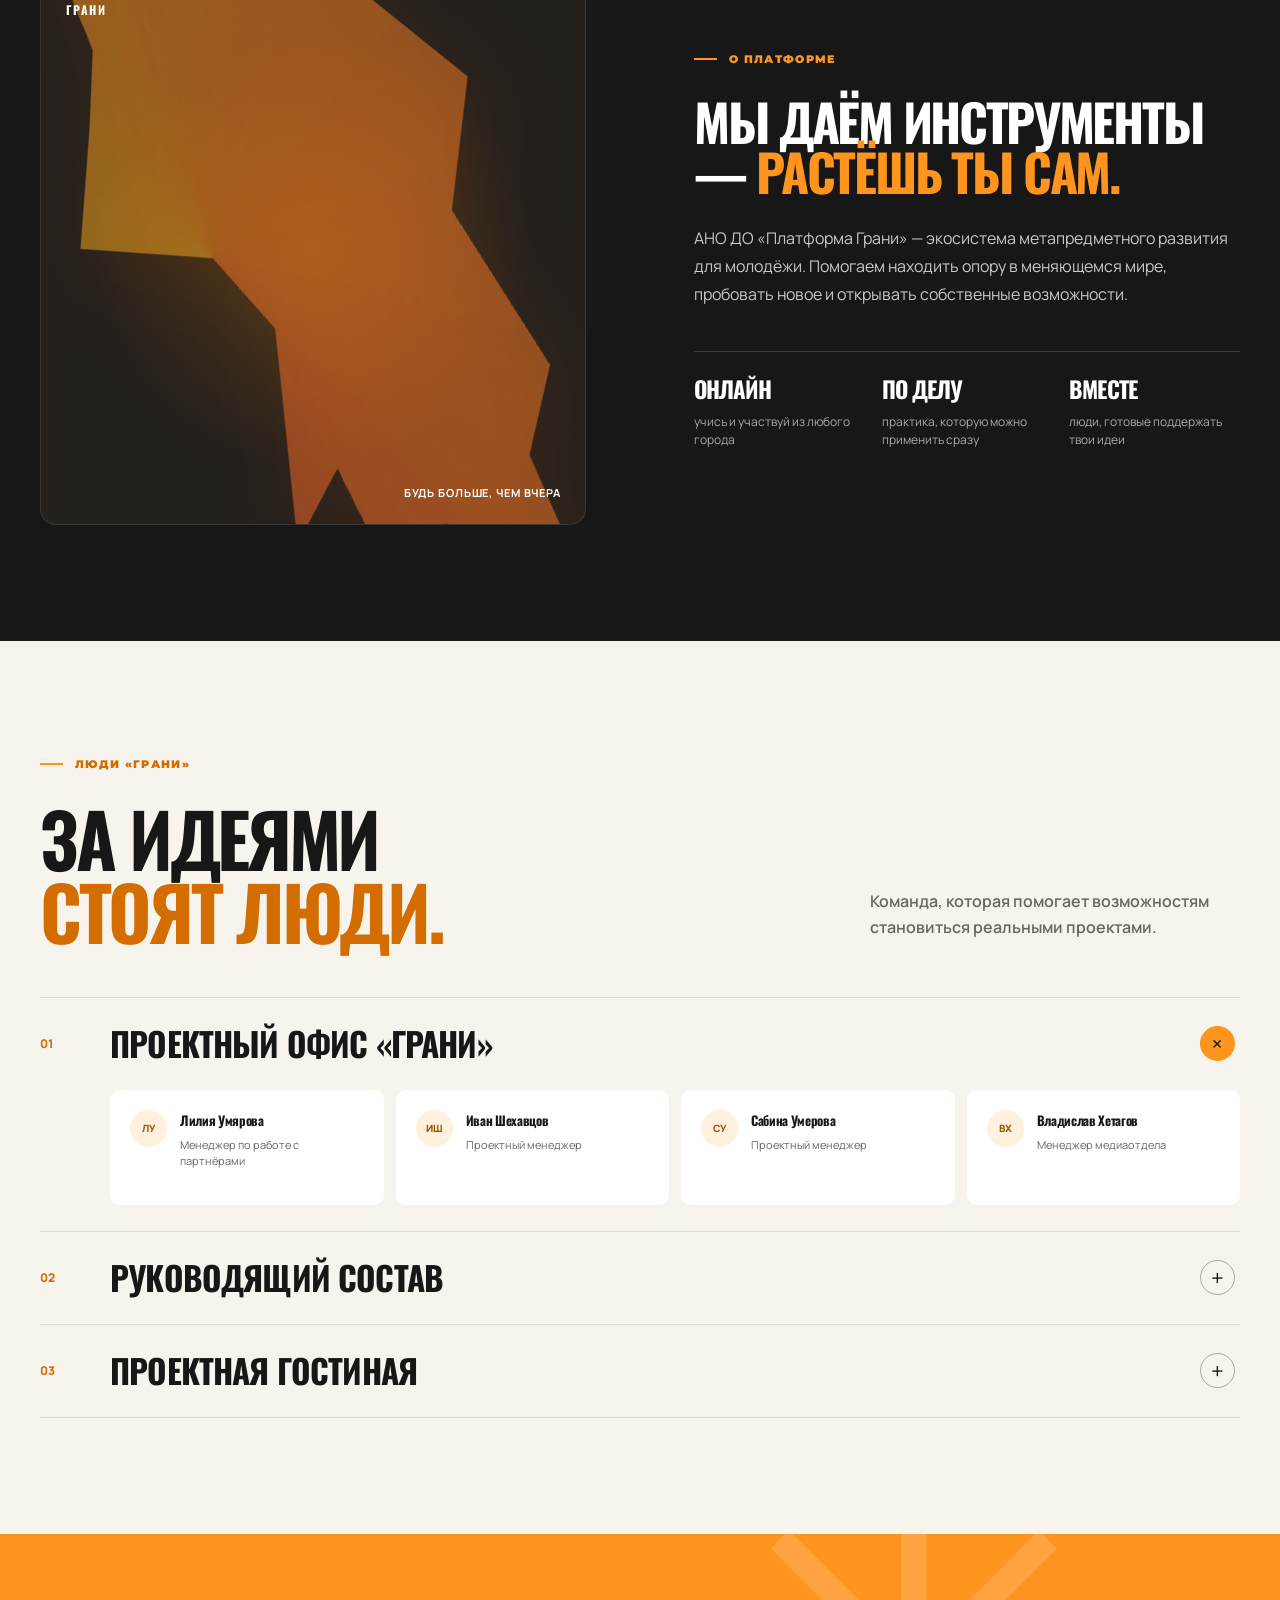
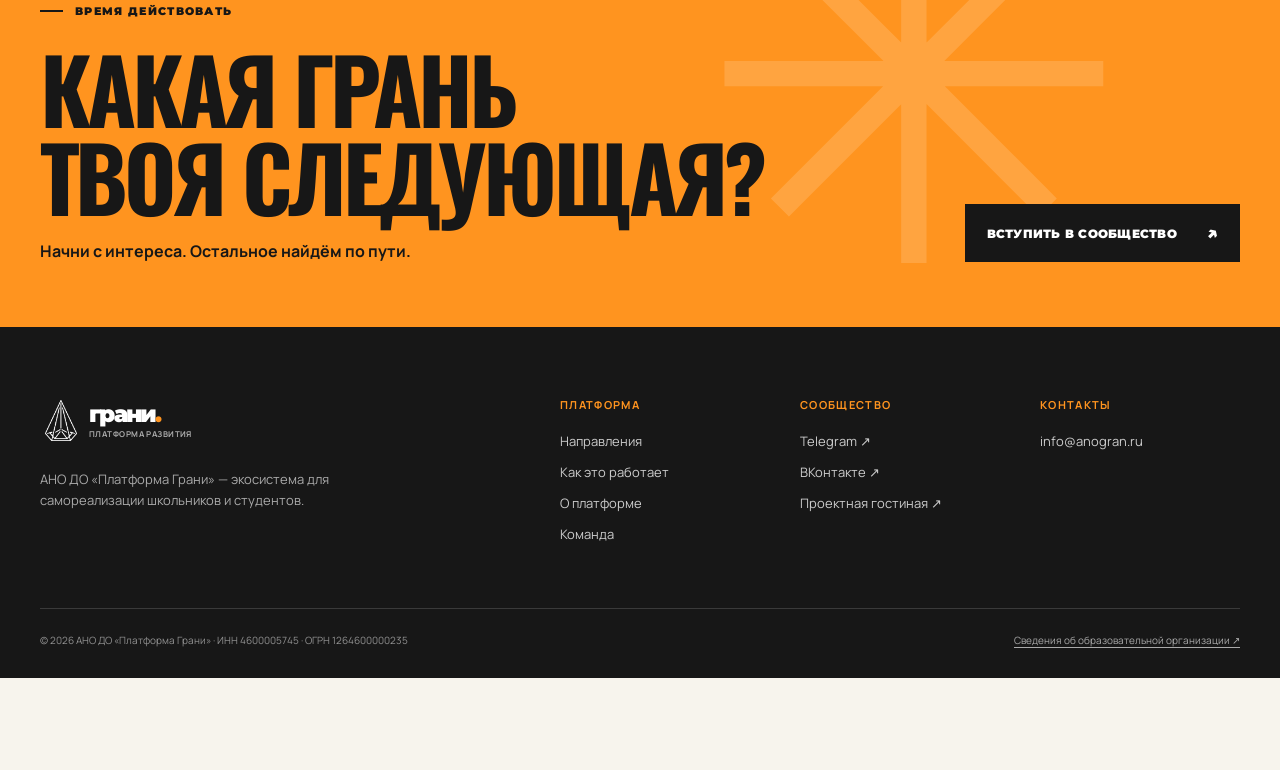
==== commit 91402086: "Optimize responsive layout and image delivery" ====
--- a/index.html
+++ b/index.html
@@ -2,13 +2,14 @@
 <html lang="ru">
 <head>
   <meta charset="utf-8">
-  <meta name="viewport" content="width=device-width, initial-scale=1">
+  <meta name="viewport" content="width=device-width, initial-scale=1, viewport-fit=cover">
   <meta name="theme-color" content="#171717">
   <meta name="description" content="Платформа «Грани» — экосистема развития для молодёжи. Карьера, бизнес, поступление, финансы и новые возможности.">
   <title>Грани — открой новую грань себя</title>
   <link rel="preconnect" href="https://fonts.googleapis.com">
   <link rel="preconnect" href="https://fonts.gstatic.com" crossorigin>
-  <link href="https://fonts.googleapis.com/css2?family=Manrope:wght@400;500;600;700;800&family=Montserrat:wght@500;600;700;800;900&family=Oswald:wght@500;600;700&display=swap" rel="stylesheet">
+  <link href="https://fonts.googleapis.com/css2?family=Manrope:wght@400;500;600;700;800&amp;family=Montserrat:wght@700;800;900&amp;family=Oswald:wght@700&amp;display=swap" rel="stylesheet">
+  <link rel="preload" as="image" href="assets/hero-youth.webp" type="image/webp">
   <link rel="stylesheet" href="styles.css">
   <link rel="stylesheet" href="campaign.css">
   <script src="script.js" defer></script>
@@ -17,7 +18,7 @@
   <a class="skip-link" href="#main">Перейти к содержанию</a>
   <header class="site-header" id="top">
     <div class="shell header-inner">
-      <a class="brand" href="#top" aria-label="Грани — на главную"><span class="brand-mark"><img src="assets/grani-mark.png" alt=""></span><span class="brand-name">грани<span class="brand-dot">.</span><small>платформа развития</small></span></a>
+      <a class="brand" href="#top" aria-label="Грани — на главную"><span class="brand-mark"><img src="assets/grani-mark.png" width="442" height="557" alt=""></span><span class="brand-name">грани<span class="brand-dot">.</span><small>платформа развития</small></span></a>
       <nav class="desktop-nav" aria-label="Основная навигация"><a href="#directions">Направления</a><a href="#how">Как это работает</a><a href="#about">О платформе</a><a href="#team">Команда</a></nav>
       <a class="header-action" href="https://t.me/platformgran" target="_blank" rel="noopener noreferrer">В сообщество <span aria-hidden="true">↗</span></a>
       <button class="menu-toggle" type="button" aria-label="Открыть меню" aria-controls="mobile-menu" aria-expanded="false"><span></span><span></span></button>
@@ -29,7 +30,7 @@
     <section class="hero" aria-labelledby="hero-title">
       <div class="hero-grid shell">
         <div class="hero-copy"><p class="eyebrow hero-eyebrow"><span class="eyebrow-line"></span> Экосистема для молодёжи 14–21</p><h1 id="hero-title"><span class="hero-line">Открой</span><span class="hero-line hero-line-box">новую грань</span><span class="hero-line">себя<span class="period">.</span></span></h1><p class="hero-lead">От первых идей до уверенного шага в профессию. Выбирай направление, получай инструменты и двигайся к своей цели вместе с нами.</p><div class="hero-actions"><a class="button button-orange" href="#directions">Выбрать направление <span aria-hidden="true">↗</span></a><a class="text-link hero-link" href="#how">Как всё устроено <span aria-hidden="true">↓</span></a></div></div>
-        <div class="hero-art" aria-hidden="true"><span class="art-orbit art-orbit-one"></span><span class="art-orbit art-orbit-two"></span><img class="art-prism" src="assets/brand-prism.png" alt=""><div class="hero-photo-frame"><img class="hero-photo" src="assets/hero-youth.png" alt=""></div><span class="art-note art-note-top">твои идеи → действия</span><span class="art-note art-note-bottom">5 направлений / твой выбор</span><span class="art-spark">✳</span></div>
+        <div class="hero-art" aria-hidden="true"><span class="art-orbit art-orbit-one"></span><span class="art-orbit art-orbit-two"></span><img class="art-prism" src="assets/brand-prism.webp" width="1170" height="1200" decoding="async" alt=""><div class="hero-photo-frame"><img class="hero-photo" src="assets/hero-youth.webp" width="1536" height="1024" decoding="async" fetchpriority="high" alt=""></div><span class="art-note art-note-top">твои идеи → действия</span><span class="art-note art-note-bottom">5 направлений / твой выбор</span><span class="art-spark">✳</span></div>
       </div>
       <div class="hero-bottom shell"><span>Грани — пространство возможностей</span><a href="#directions">Листай вниз <span aria-hidden="true">↓</span></a></div>
     </section>
@@ -42,7 +43,7 @@
       <article class="direction-card light-card"><div class="card-top"><span>05 / Возможности</span><span aria-hidden="true">↗</span></div><div class="card-symbol" aria-hidden="true">✺</div><div><h3>Расширяй<br>горизонты</h3><p>Гранты, конкурсы и программы для твоих инициатив.</p></div></article>
     </div></div></section>
     <section class="section how" id="how" aria-labelledby="how-title"><div class="shell how-grid"><div class="how-heading"><p class="eyebrow"><span class="eyebrow-line"></span> Всё начинается с тебя</p><h2 id="how-title">Меньше теории.<br><span>Больше движения.</span></h2><p>Грани помогают сделать сложное понятным, а большой план — набором реальных шагов.</p><a class="text-link" href="https://t.me/platformgran" target="_blank" rel="noopener noreferrer">Присоединиться к сообществу <span aria-hidden="true">↗</span></a></div><div class="how-list"><div class="how-item"><span class="how-number">01</span><div><h3>Выбираешь свой интерес</h3><p>Карьера, своё дело, учёба или новые возможности — начни с того, что волнует именно тебя.</p></div><span class="how-arrow" aria-hidden="true">↗</span></div><div class="how-item"><span class="how-number">02</span><div><h3>Пробуешь на практике</h3><p>Короткие материалы и задания помогают сразу применять новые инструменты.</p></div><span class="how-arrow" aria-hidden="true">↗</span></div><div class="how-item"><span class="how-number">03</span><div><h3>Растёшь в сообществе</h3><p>Рядом единомышленники и команда, с которыми легче двигаться дальше.</p></div><span class="how-arrow" aria-hidden="true">↗</span></div></div></div></section>
-    <section class="section about" id="about" aria-labelledby="about-title"><div class="shell about-grid"><div class="about-visual" aria-hidden="true"><span class="about-visual-word">ГРАНИ</span><img src="assets/brand-prism.png" alt=""><span class="about-visual-caption">будь больше, чем вчера</span></div><div class="about-copy"><p class="eyebrow"><span class="eyebrow-line"></span> О платформе</p><h2 id="about-title">Мы даём инструменты — <span>растёшь ты сам.</span></h2><p>АНО ДО «Платформа Грани» — экосистема метапредметного развития для молодёжи. Помогаем находить опору в меняющемся мире, пробовать новое и открывать собственные возможности.</p><div class="about-values"><div><strong>Онлайн</strong><span>учись и участвуй из любого города</span></div><div><strong>По делу</strong><span>практика, которую можно применить сразу</span></div><div><strong>Вместе</strong><span>люди, готовые поддержать твои идеи</span></div></div></div></div></section>
+    <section class="section about" id="about" aria-labelledby="about-title"><div class="shell about-grid"><div class="about-visual" aria-hidden="true"><span class="about-visual-word">ГРАНИ</span><img src="assets/brand-prism.webp" width="1170" height="1200" loading="lazy" decoding="async" alt=""><span class="about-visual-caption">будь больше, чем вчера</span></div><div class="about-copy"><p class="eyebrow"><span class="eyebrow-line"></span> О платформе</p><h2 id="about-title">Мы даём инструменты — <span>растёшь ты сам.</span></h2><p>АНО ДО «Платформа Грани» — экосистема метапредметного развития для молодёжи. Помогаем находить опору в меняющемся мире, пробовать новое и открывать собственные возможности.</p><div class="about-values"><div><strong>Онлайн</strong><span>учись и участвуй из любого города</span></div><div><strong>По делу</strong><span>практика, которую можно применить сразу</span></div><div><strong>Вместе</strong><span>люди, готовые поддержать твои идеи</span></div></div></div></div></section>
     <section class="section team" id="team" aria-labelledby="team-title"><div class="shell"><div class="section-heading team-heading"><div><p class="eyebrow"><span class="eyebrow-line"></span> Люди «Грани»</p><h2 id="team-title">За идеями<br><span>стоят люди.</span></h2></div><p>Команда, которая помогает возможностям становиться реальными проектами.</p></div><div class="team-groups">
       <details class="team-group" open><summary><span>01</span><strong>Проектный офис «Грани»</strong><span class="details-icon" aria-hidden="true">+</span></summary><div class="people-grid"><div class="person"><span>ЛУ</span><div><h3>Лилия Умярова</h3><p>Менеджер по работе с партнёрами</p></div></div><div class="person"><span>ИШ</span><div><h3>Иван Шехавцов</h3><p>Проектный менеджер</p></div></div><div class="person"><span>СУ</span><div><h3>Сабина Умерова</h3><p>Проектный менеджер</p></div></div><div class="person"><span>ВХ</span><div><h3>Владислав Хетагов</h3><p>Менеджер медиаотдела</p></div></div></div></details>
       <details class="team-group"><summary><span>02</span><strong>Руководящий состав</strong><span class="details-icon" aria-hidden="true">+</span></summary><div class="people-grid"><div class="person"><span>ВП</span><div><h3>Виктор Пученков</h3><p>Директор</p></div></div><div class="person"><span>ВС</span><div><h3>Владимир Сёмов</h3><p>Заместитель директора по методологии</p></div></div><div class="person"><span>НВ</span><div><h3>Наталья Воробьёва</h3><p>Заместитель директора по маркетингу</p></div></div></div></details>
@@ -50,7 +51,7 @@
     </div></div></section>
     <section class="cta" aria-labelledby="cta-title"><div class="shell cta-inner"><div><p class="eyebrow"><span class="eyebrow-line"></span> Время действовать</p><h2 id="cta-title">Какая грань<br>твоя следующая?</h2><p>Начни с интереса. Остальное найдём по пути.</p></div><a class="button button-dark" href="https://t.me/platformgran" target="_blank" rel="noopener noreferrer">Вступить в сообщество <span aria-hidden="true">↗</span></a><span class="cta-star" aria-hidden="true">✳</span></div></section>
   </main>
-  <footer class="site-footer" id="contacts"><div class="shell footer-main"><div class="footer-brand"><a class="brand" href="#top"><span class="brand-mark"><img src="assets/grani-mark.png" alt=""></span><span class="brand-name">грани<span class="brand-dot">.</span><small>платформа развития</small></span></a><p>АНО ДО «Платформа Грани» — экосистема для самореализации школьников и студентов.</p></div><div class="footer-column"><strong>Платформа</strong><a href="#directions">Направления</a><a href="#how">Как это работает</a><a href="#about">О платформе</a><a href="#team">Команда</a></div><div class="footer-column"><strong>Сообщество</strong><a href="https://t.me/platformgran" target="_blank" rel="noopener noreferrer">Telegram ↗</a><a href="https://vk.ru/platformgrani" target="_blank" rel="noopener noreferrer">ВКонтакте ↗</a><a href="https://t.me/projectgost" target="_blank" rel="noopener noreferrer">Проектная гостиная ↗</a></div><div class="footer-column"><strong>Контакты</strong><a href="mailto:info@anogran.ru">info@anogran.ru</a></div></div><div class="shell footer-bottom"><span>© 2026 АНО ДО «Платформа Грани» · ИНН 4600005745 · ОГРН 1264600000235</span><a href="https://ano-do-self-realization.ru/%d1%81%d0%b2%d0%b5%d0%b4%d0%b5%d0%bd%d0%b8%d1%8f-%d0%be%d0%b1-%d0%be%d0%b1%d1%80%d0%b0%d0%b7%d0%be%d0%b2%d0%b0%d1%82%d0%b5%d0%bb%d1%8c%d0%bd%d0%be%d0%b9-%d0%be%d1%80%d0%b3%d0%b0%d0%bd%d0%b8%d0%b7/" target="_blank" rel="noopener noreferrer">Сведения об образовательной организации ↗</a></div></footer>
+  <footer class="site-footer" id="contacts"><div class="shell footer-main"><div class="footer-brand"><a class="brand" href="#top"><span class="brand-mark"><img src="assets/grani-mark.png" width="442" height="557" alt=""></span><span class="brand-name">грани<span class="brand-dot">.</span><small>платформа развития</small></span></a><p>АНО ДО «Платформа Грани» — экосистема для самореализации школьников и студентов.</p></div><div class="footer-column"><strong>Платформа</strong><a href="#directions">Направления</a><a href="#how">Как это работает</a><a href="#about">О платформе</a><a href="#team">Команда</a></div><div class="footer-column"><strong>Сообщество</strong><a href="https://t.me/platformgran" target="_blank" rel="noopener noreferrer">Telegram ↗</a><a href="https://vk.ru/platformgrani" target="_blank" rel="noopener noreferrer">ВКонтакте ↗</a><a href="https://t.me/projectgost" target="_blank" rel="noopener noreferrer">Проектная гостиная ↗</a></div><div class="footer-column"><strong>Контакты</strong><a href="mailto:info@anogran.ru">info@anogran.ru</a></div></div><div class="shell footer-bottom"><span>© 2026 АНО ДО «Платформа Грани» · ИНН 4600005745 · ОГРН 1264600000235</span><a href="https://ano-do-self-realization.ru/%d1%81%d0%b2%d0%b5%d0%b4%d0%b5%d0%bd%d0%b8%d1%8f-%d0%be%d0%b1-%d0%be%d0%b1%d1%80%d0%b0%d0%b7%d0%be%d0%b2%d0%b0%d1%82%d0%b5%d0%bb%d1%8c%d0%bd%d0%be%d0%b9-%d0%be%d1%80%d0%b3%d0%b0%d0%bd%d0%b8%d0%b7/" target="_blank" rel="noopener noreferrer">Сведения об образовательной организации ↗</a></div></footer>
   <nav class="bottom-tabs" aria-label="Разделы сайта"><a href="index.html" aria-current="page"><span aria-hidden="true">✳</span>Платформа</a><a href="program.html"><span aria-hidden="true">↗</span>Программа</a></nav>
 </body>
 </html>
--- a/campaign.css
+++ b/campaign.css
@@ -1,5 +1,6 @@
 /* 2026 campaign direction: energetic learning-school typography in Grani colors. */
 :root{--display:'Oswald','Arial Narrow',Arial,sans-serif;--black:#101010;--orange:#ff941f;--orange-deep:#d46d00;--cream:#f7f4ed}
+html{scroll-padding-bottom:90px}
 body{background:var(--cream);padding-bottom:92px}
 .brand-name{font-family:'Montserrat',Arial,sans-serif}
 .site-header{background:var(--black)}
@@ -177,5 +178,12 @@
   .certificate h3{font-size:42px}
   .faq-list summary{font-size:20px}
 }
+@media(max-width:360px){
+  .shell{width:calc(100% - 28px)}
+  .hero h1,.program-hero h1{font-size:clamp(43px,13.5vw,50px)}
+  .jump-rail a{flex-basis:172px}
+  .bottom-tabs a{gap:6px;padding-inline:8px;font-size:10px}
+  .program-hero-note{letter-spacing:0}
+}
 @media(prefers-reduced-motion:reduce){.jump-rail a{transition:none}}
 @media print{body{padding-bottom:0}.bottom-tabs{display:none}}
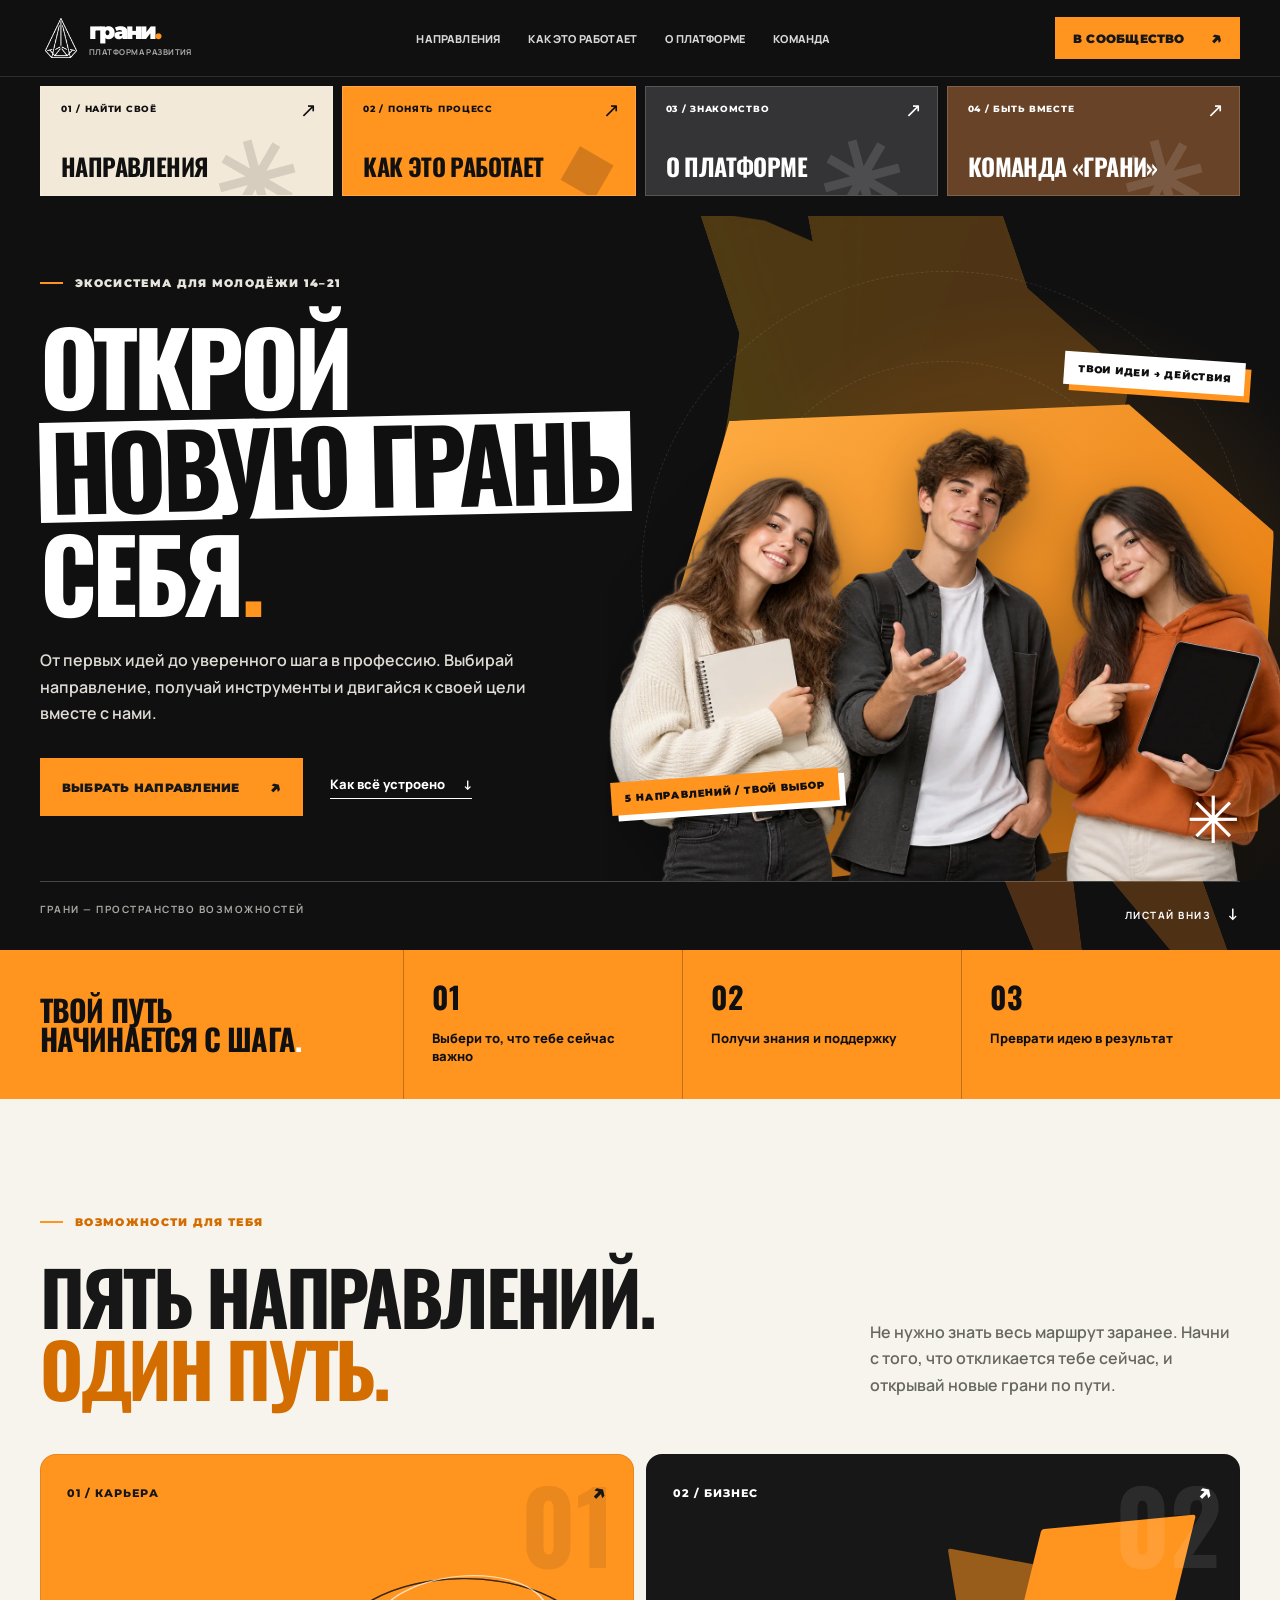
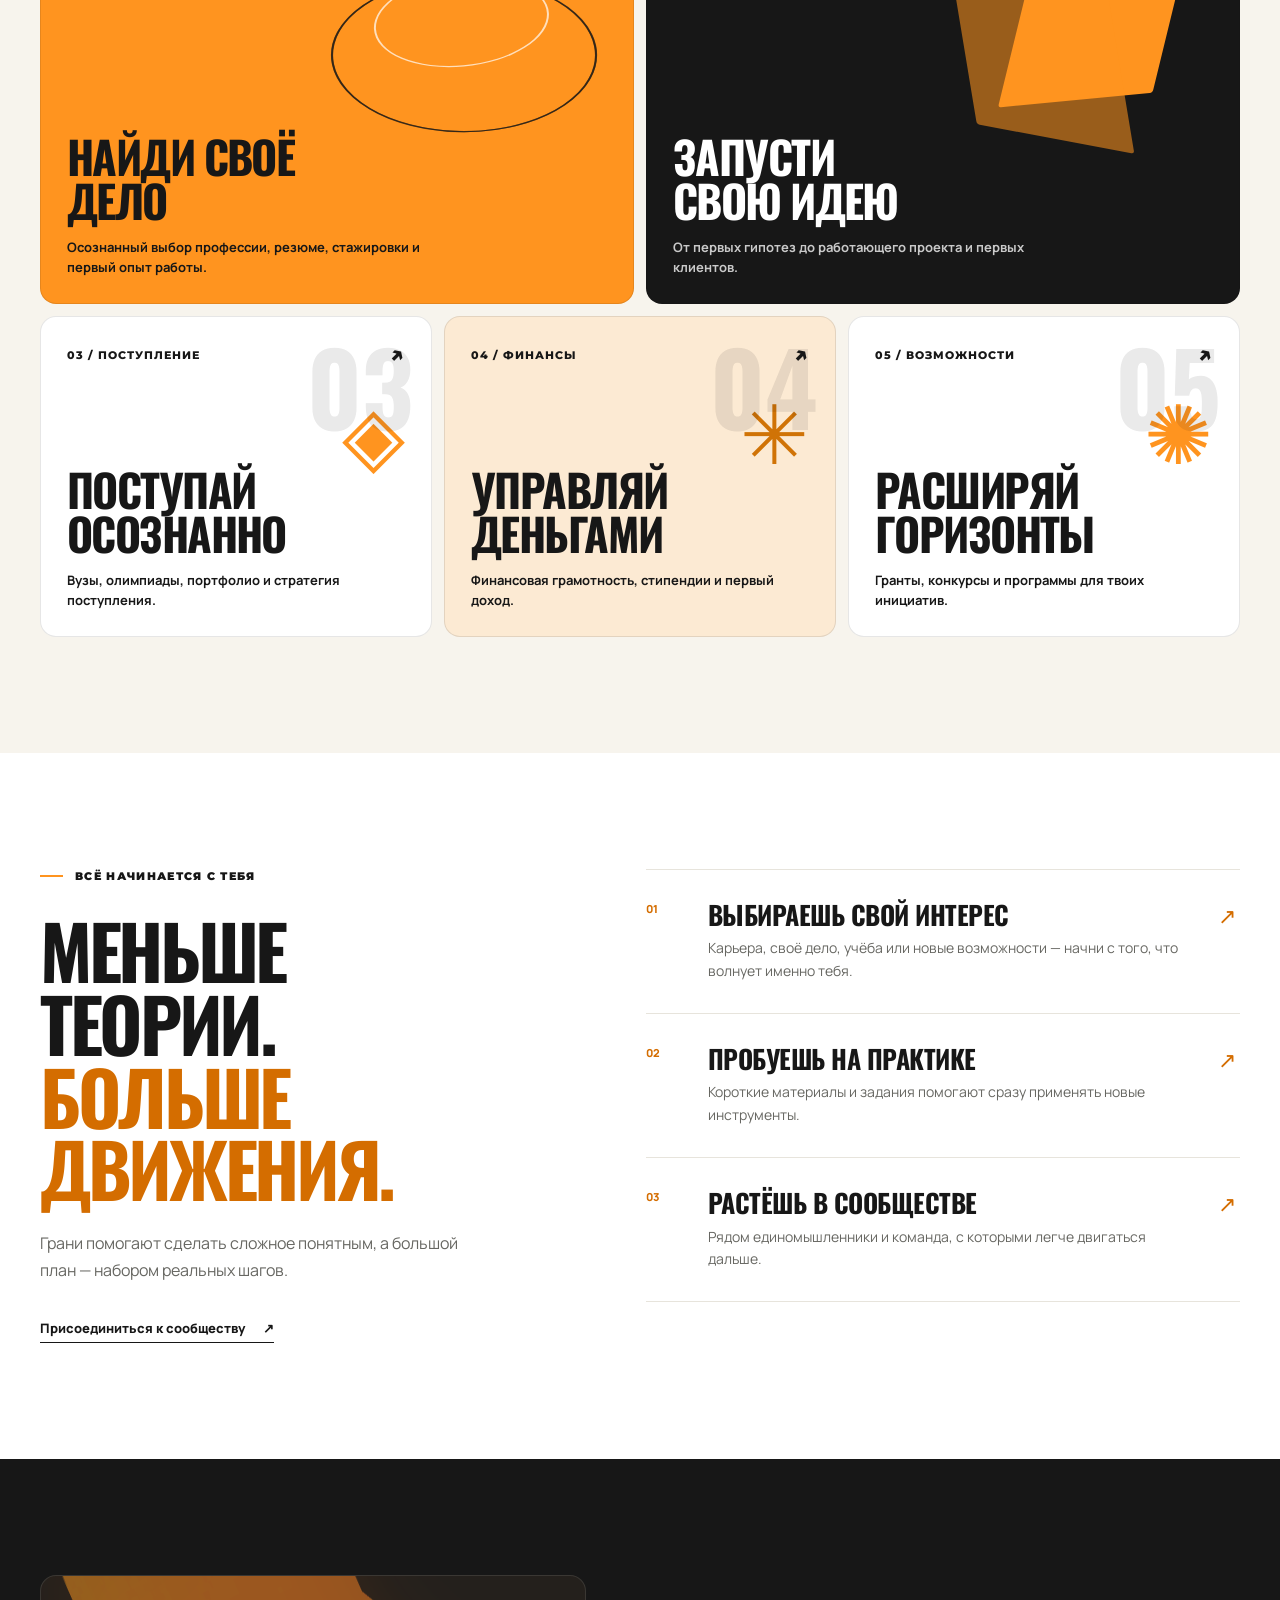
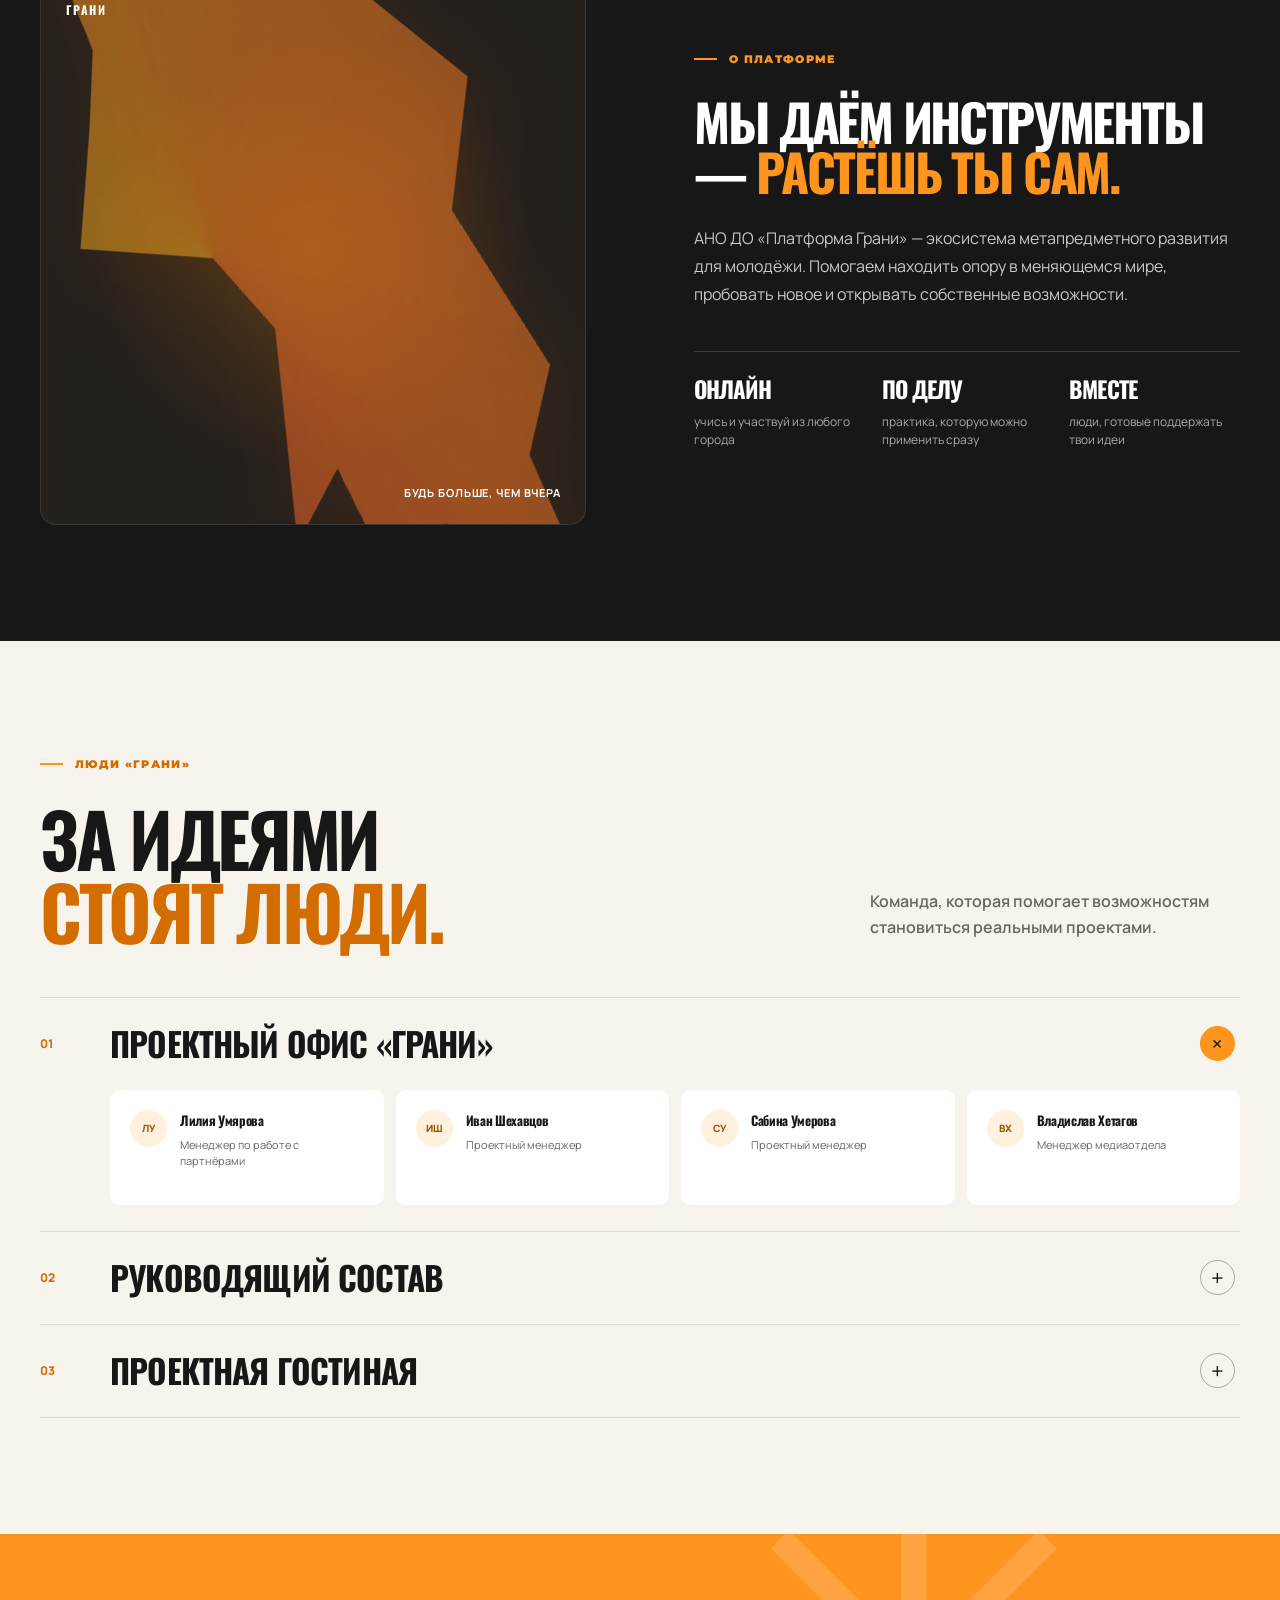
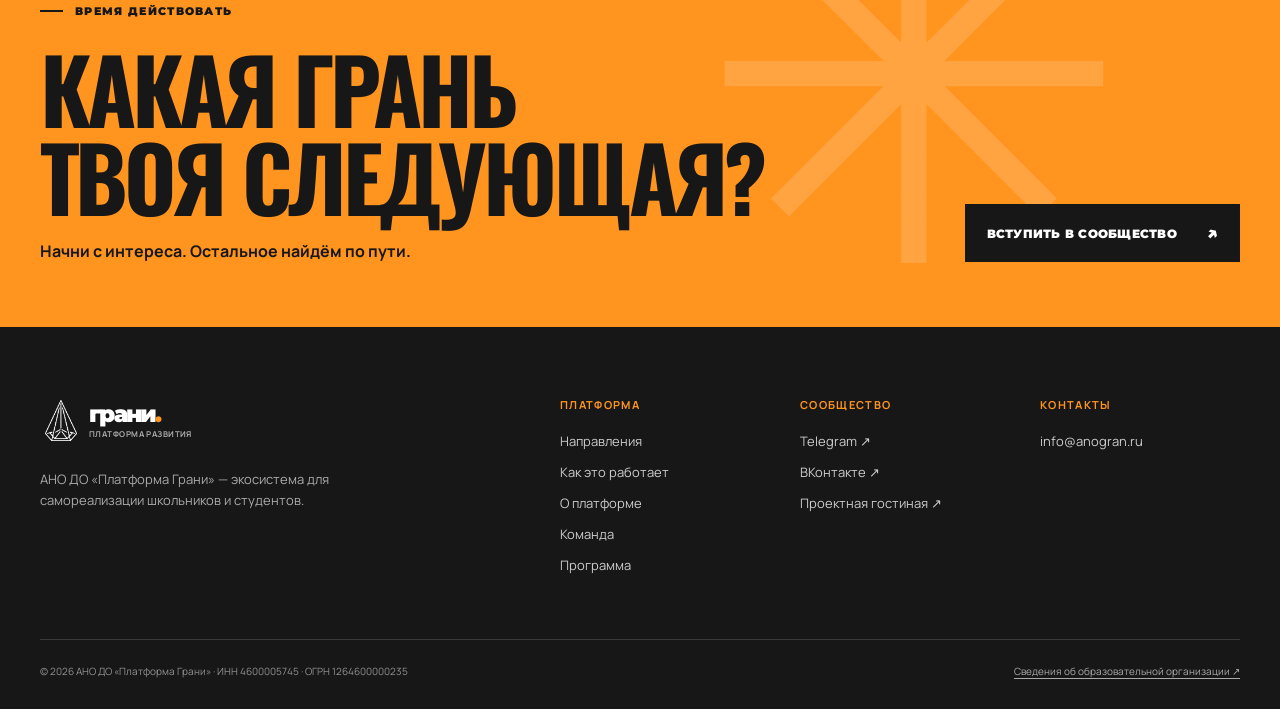
==== commit 8ba7f090: "Move program link into footer" ====
--- a/index.html
+++ b/index.html
@@ -51,7 +51,6 @@
     </div></div></section>
     <section class="cta" aria-labelledby="cta-title"><div class="shell cta-inner"><div><p class="eyebrow"><span class="eyebrow-line"></span> Время действовать</p><h2 id="cta-title">Какая грань<br>твоя следующая?</h2><p>Начни с интереса. Остальное найдём по пути.</p></div><a class="button button-dark" href="https://t.me/platformgran" target="_blank" rel="noopener noreferrer">Вступить в сообщество <span aria-hidden="true">↗</span></a><span class="cta-star" aria-hidden="true">✳</span></div></section>
   </main>
-  <footer class="site-footer" id="contacts"><div class="shell footer-main"><div class="footer-brand"><a class="brand" href="#top"><span class="brand-mark"><img src="assets/grani-mark.png" width="442" height="557" alt=""></span><span class="brand-name">грани<span class="brand-dot">.</span><small>платформа развития</small></span></a><p>АНО ДО «Платформа Грани» — экосистема для самореализации школьников и студентов.</p></div><div class="footer-column"><strong>Платформа</strong><a href="#directions">Направления</a><a href="#how">Как это работает</a><a href="#about">О платформе</a><a href="#team">Команда</a></div><div class="footer-column"><strong>Сообщество</strong><a href="https://t.me/platformgran" target="_blank" rel="noopener noreferrer">Telegram ↗</a><a href="https://vk.ru/platformgrani" target="_blank" rel="noopener noreferrer">ВКонтакте ↗</a><a href="https://t.me/projectgost" target="_blank" rel="noopener noreferrer">Проектная гостиная ↗</a></div><div class="footer-column"><strong>Контакты</strong><a href="mailto:info@anogran.ru">info@anogran.ru</a></div></div><div class="shell footer-bottom"><span>© 2026 АНО ДО «Платформа Грани» · ИНН 4600005745 · ОГРН 1264600000235</span><a href="https://ano-do-self-realization.ru/%d1%81%d0%b2%d0%b5%d0%b4%d0%b5%d0%bd%d0%b8%d1%8f-%d0%be%d0%b1-%d0%be%d0%b1%d1%80%d0%b0%d0%b7%d0%be%d0%b2%d0%b0%d1%82%d0%b5%d0%bb%d1%8c%d0%bd%d0%be%d0%b9-%d0%be%d1%80%d0%b3%d0%b0%d0%bd%d0%b8%d0%b7/" target="_blank" rel="noopener noreferrer">Сведения об образовательной организации ↗</a></div></footer>
-  <nav class="bottom-tabs" aria-label="Разделы сайта"><a href="index.html" aria-current="page"><span aria-hidden="true">✳</span>Платформа</a><a href="program.html"><span aria-hidden="true">↗</span>Программа</a></nav>
+  <footer class="site-footer" id="contacts"><div class="shell footer-main"><div class="footer-brand"><a class="brand" href="#top"><span class="brand-mark"><img src="assets/grani-mark.png" width="442" height="557" alt=""></span><span class="brand-name">грани<span class="brand-dot">.</span><small>платформа развития</small></span></a><p>АНО ДО «Платформа Грани» — экосистема для самореализации школьников и студентов.</p></div><div class="footer-column"><strong>Платформа</strong><a href="#directions">Направления</a><a href="#how">Как это работает</a><a href="#about">О платформе</a><a href="#team">Команда</a><a href="program.html">Программа</a></div><div class="footer-column"><strong>Сообщество</strong><a href="https://t.me/platformgran" target="_blank" rel="noopener noreferrer">Telegram ↗</a><a href="https://vk.ru/platformgrani" target="_blank" rel="noopener noreferrer">ВКонтакте ↗</a><a href="https://t.me/projectgost" target="_blank" rel="noopener noreferrer">Проектная гостиная ↗</a></div><div class="footer-column"><strong>Контакты</strong><a href="mailto:info@anogran.ru">info@anogran.ru</a></div></div><div class="shell footer-bottom"><span>© 2026 АНО ДО «Платформа Грани» · ИНН 4600005745 · ОГРН 1264600000235</span><a href="https://ano-do-self-realization.ru/%d1%81%d0%b2%d0%b5%d0%b4%d0%b5%d0%bd%d0%b8%d1%8f-%d0%be%d0%b1-%d0%be%d0%b1%d1%80%d0%b0%d0%b7%d0%be%d0%b2%d0%b0%d1%82%d0%b5%d0%bb%d1%8c%d0%bd%d0%be%d0%b9-%d0%be%d1%80%d0%b3%d0%b0%d0%bd%d0%b8%d0%b7/" target="_blank" rel="noopener noreferrer">Сведения об образовательной организации ↗</a></div></footer>
 </body>
 </html>
--- a/campaign.css
+++ b/campaign.css
@@ -1,7 +1,6 @@
 /* 2026 campaign direction: energetic learning-school typography in Grani colors. */
 :root{--display:'Oswald','Arial Narrow',Arial,sans-serif;--black:#101010;--orange:#ff941f;--orange-deep:#d46d00;--cream:#f7f4ed}
-html{scroll-padding-bottom:90px}
-body{background:var(--cream);padding-bottom:92px}
+body{background:var(--cream)}
 .brand-name{font-family:'Montserrat',Arial,sans-serif}
 .site-header{background:var(--black)}
 .header-inner{height:76px}
@@ -13,13 +12,6 @@
 h2{font-size:clamp(54px,5.8vw,86px);font-weight:700;line-height:.98;letter-spacing:-.045em;text-transform:uppercase}
 .section-heading>p{font-weight:600}
 .section{padding:116px 0}
-
-/* One persistent place to switch between the platform and its program. */
-.bottom-tabs{position:fixed;z-index:100;left:50%;bottom:16px;transform:translateX(-50%);display:grid;grid-template-columns:1fr 1fr;gap:4px;width:min(440px,calc(100% - 32px));padding:5px;background:#fff;border:1px solid var(--black);box-shadow:0 12px 32px rgba(0,0,0,.22)}
-.bottom-tabs a{display:flex;align-items:center;justify-content:center;gap:10px;min-height:50px;padding:9px 16px;font:900 12px/1 'Montserrat',Arial,sans-serif;letter-spacing:.02em;text-transform:uppercase;color:var(--black);transition:background .2s}
-.bottom-tabs a:hover{background:var(--cream)}
-.bottom-tabs a[aria-current=page],.bottom-tabs a[aria-current=page]:hover{background:var(--orange)}
-.bottom-tabs span{font:700 22px/1 var(--display)}
 
 /* Short, colorful routes borrow the quick-scanning feel of education sites. */
 .jump-rail{background:var(--black);padding:9px 0 20px;color:#fff}
@@ -143,9 +135,6 @@
   .hero-art .art-orbit-two{width:500px;height:500px}
 }
 @media(max-width:600px){
-  body{padding-bottom:calc(75px + env(safe-area-inset-bottom))}
-  .bottom-tabs{bottom:0;width:100%;gap:0;padding:5px 10px calc(5px + env(safe-area-inset-bottom));border:0;border-top:1px solid var(--black);box-shadow:0 -8px 24px rgba(0,0,0,.16)}
-  .bottom-tabs a{min-height:54px;font-size:11px}
   h2{font-size:clamp(48px,13vw,67px)}
   .section{padding:76px 0}
   .jump-rail a{flex-basis:190px;min-height:90px;padding:13px}
@@ -182,8 +171,6 @@
   .shell{width:calc(100% - 28px)}
   .hero h1,.program-hero h1{font-size:clamp(43px,13.5vw,50px)}
   .jump-rail a{flex-basis:172px}
-  .bottom-tabs a{gap:6px;padding-inline:8px;font-size:10px}
   .program-hero-note{letter-spacing:0}
 }
 @media(prefers-reduced-motion:reduce){.jump-rail a{transition:none}}
-@media print{body{padding-bottom:0}.bottom-tabs{display:none}}
